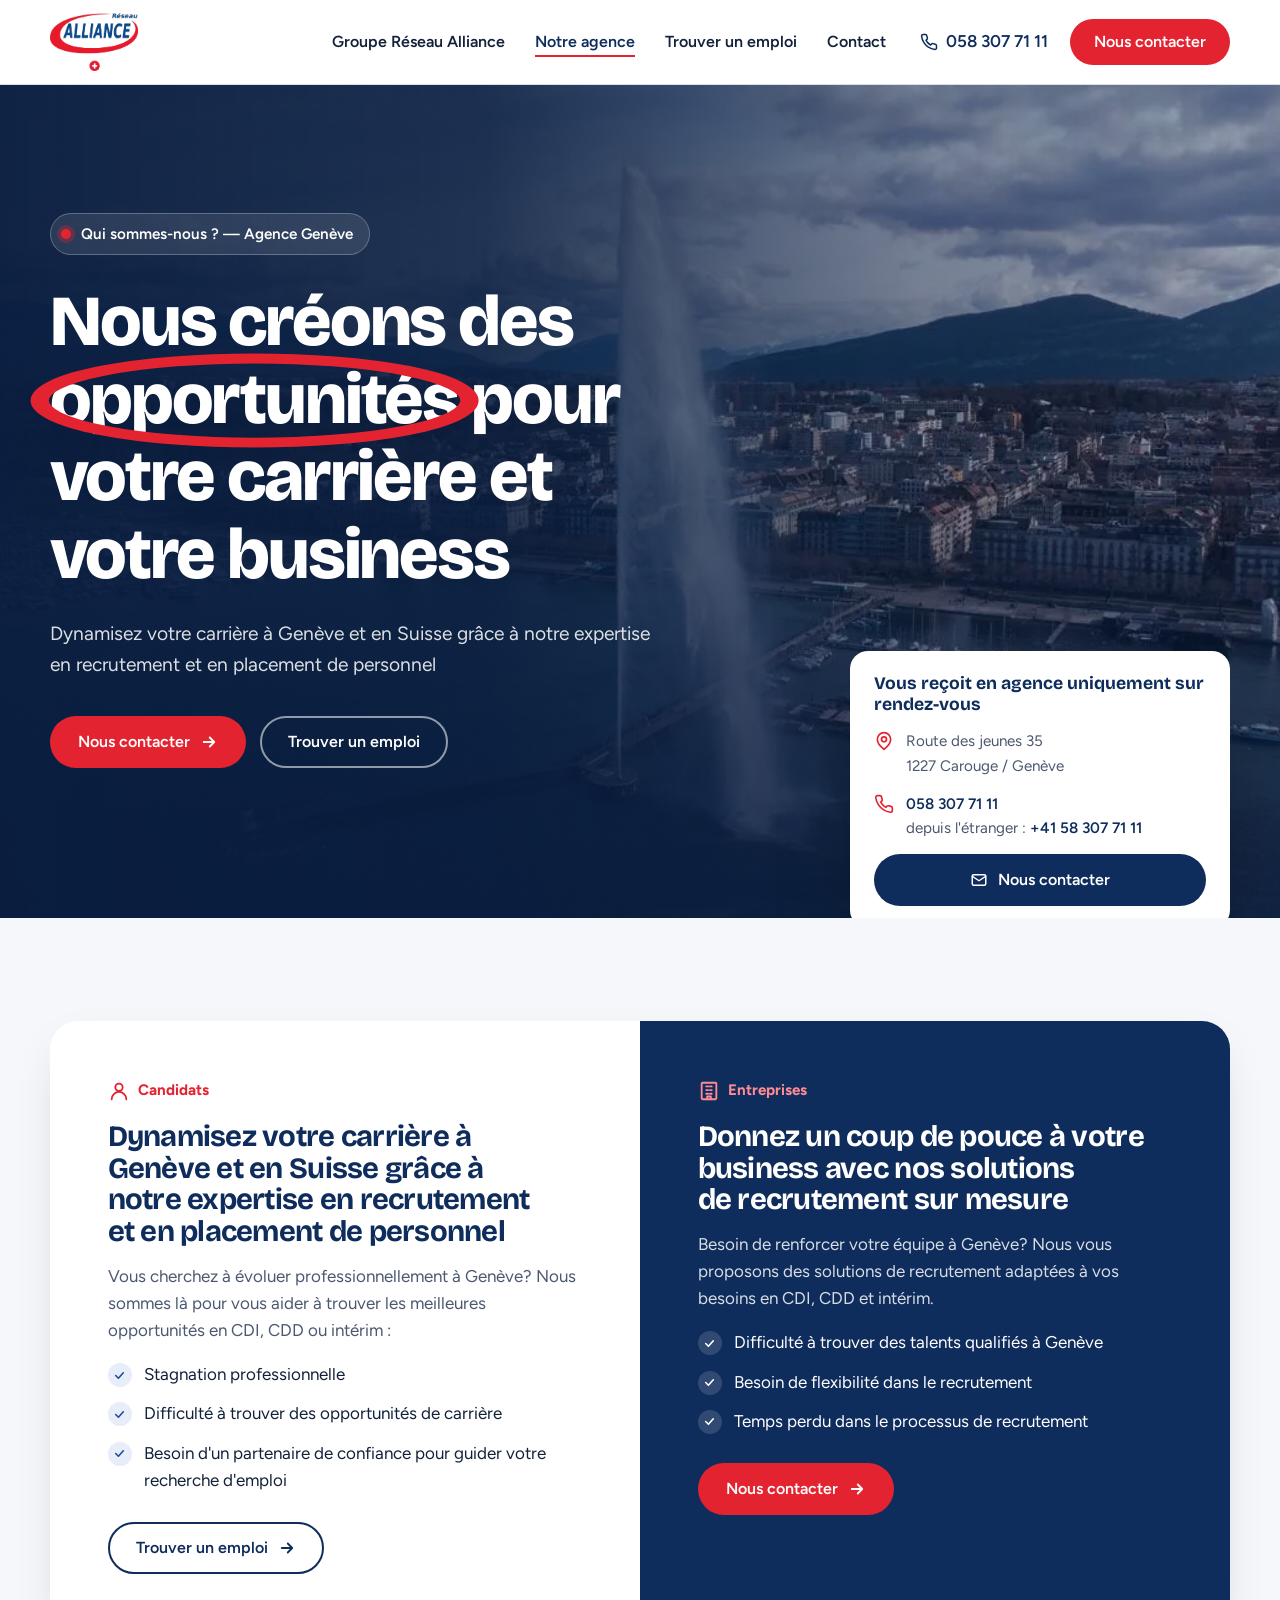
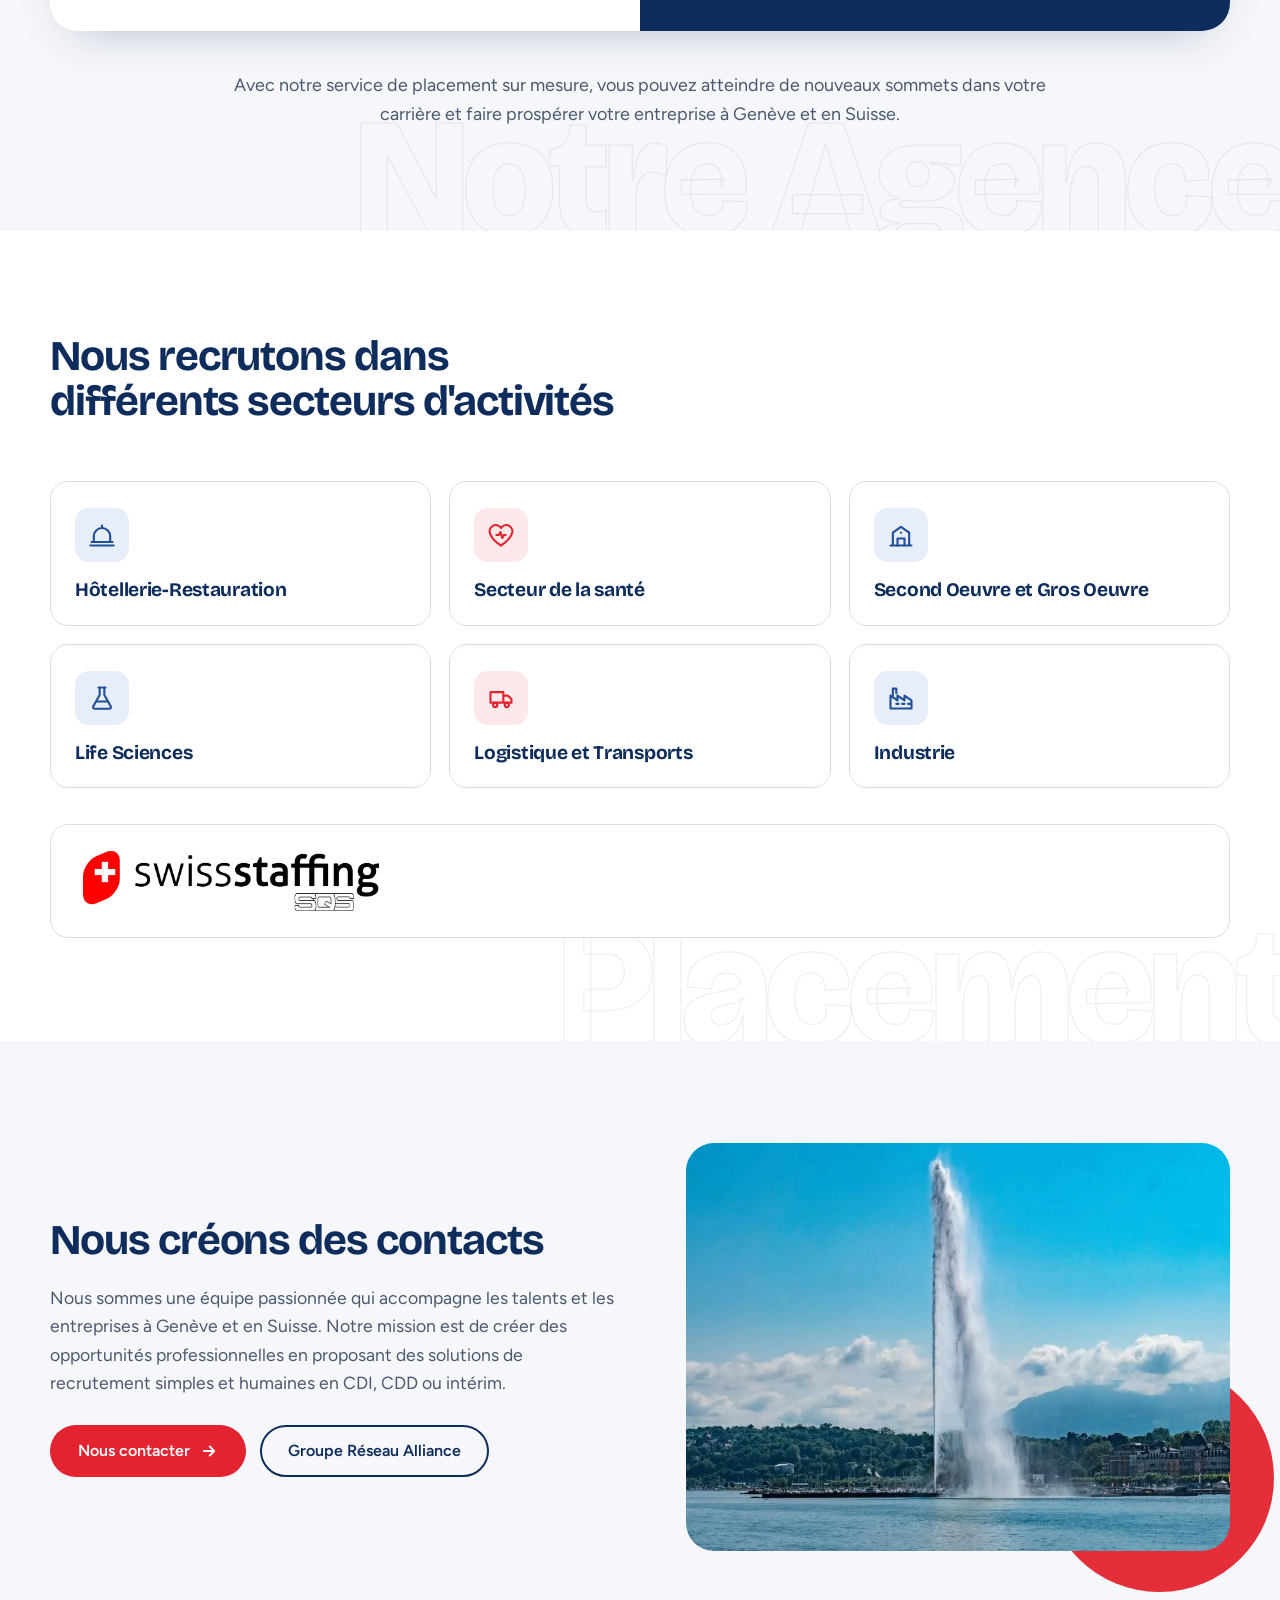
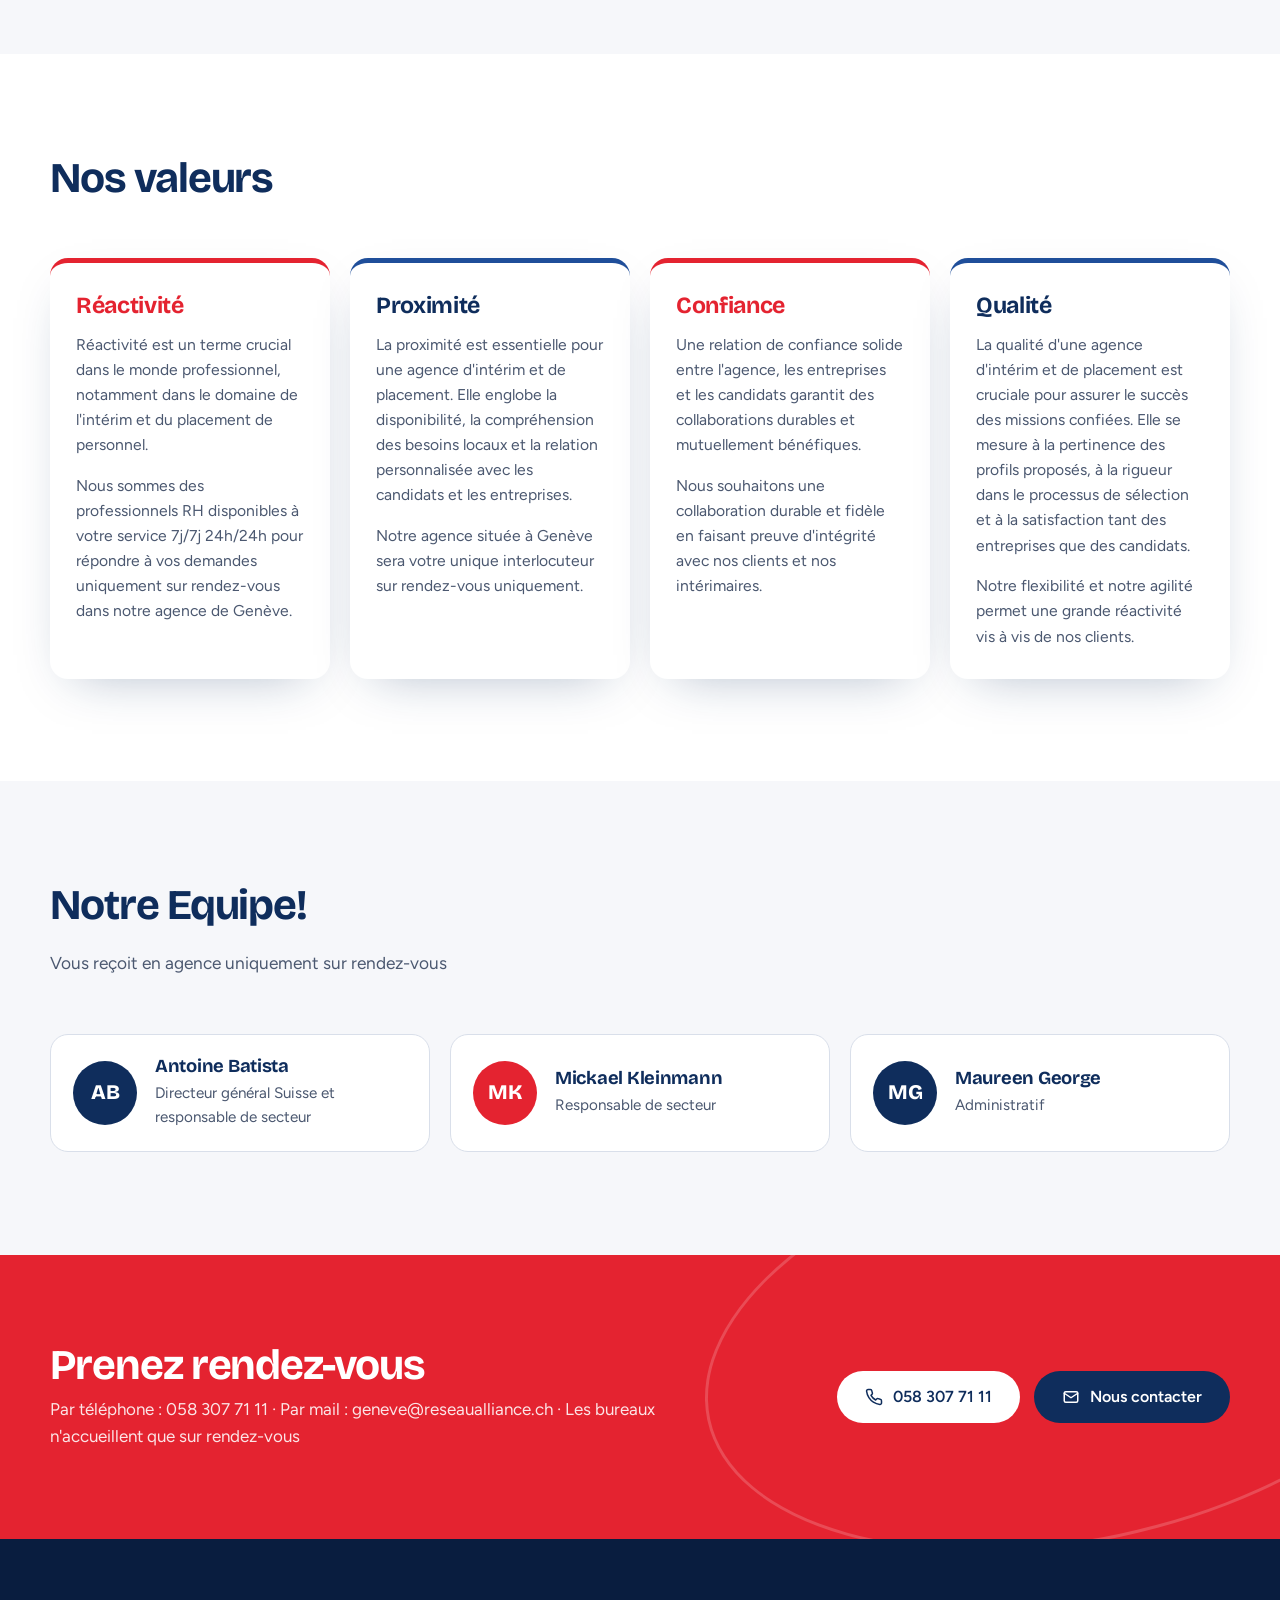
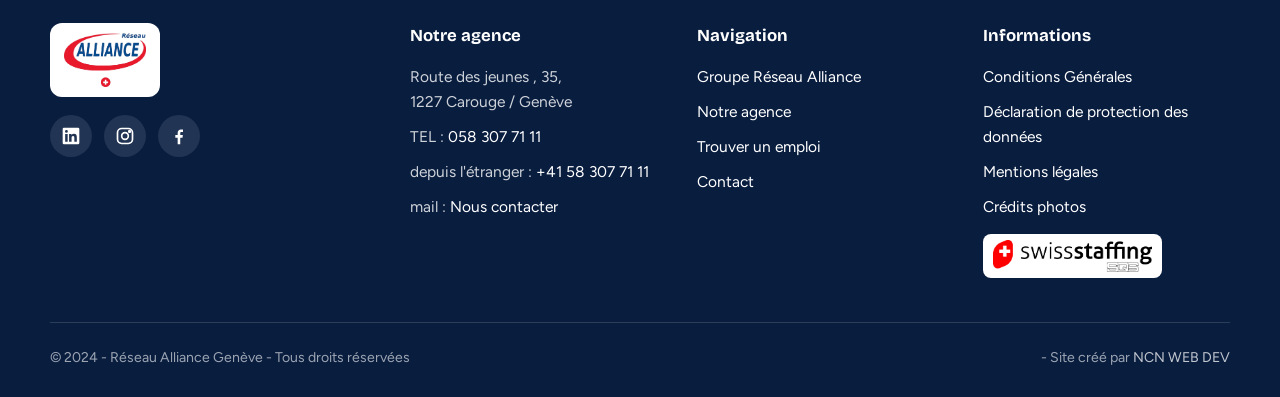
==== index.html @ 7230c204 "Refonte complète du site Réseau Alliance Genève Site statique (HTML/CSS/JS) reprenant l'intégralité " ====
<!doctype html>
<html lang="fr">
<head>
<meta charset="utf-8">
<meta name="viewport" content="width=device-width, initial-scale=1">
<title>Réseau Alliance Genève : Qui sommes-nous ?</title>
<meta name="description" content="Nous créons des opportunités pour votre carrière et votre business. Dynamisez votre carrière à Genève et en Suisse grâce à notre expertise en recrutement et en placement de personnel.">
<link rel="icon" href="assets/img/logo.png" type="image/png">
<link rel="preconnect" href="https://fonts.googleapis.com">
<link rel="preconnect" href="https://fonts.gstatic.com" crossorigin>
<link href="https://fonts.googleapis.com/css2?family=Bricolage+Grotesque:opsz,wght@12..96,500;12..96,700;12..96,800&family=Figtree:wght@400;500;600;700&display=swap" rel="stylesheet">
<link rel="stylesheet" href="assets/style.css">
<meta property="og:title" content="Réseau Alliance Genève : Qui sommes-nous ?">
<meta property="og:description" content="Nous créons des opportunités pour votre carrière et votre business. Dynamisez votre carrière à Genève et en Suisse grâce à notre expertise en recrutement et en placement de personnel.">
<meta property="og:image" content="assets/img/geneve-hero.webp">
<meta property="og:type" content="website">
</head>
<body>
<header class="site-header">
  <div class="container site-header__inner">
    <a class="brand" href="index.html" aria-label="Réseau Alliance Genève — accueil">
      <img src="assets/img/logo.png" alt="Réseau Alliance Suisse" width="471" height="310">
    </a>
    <button class="nav-toggle" type="button" aria-expanded="false" aria-controls="nav" aria-label="Ouvrir le menu"><svg viewBox="0 0 24 24" fill="none" stroke="currentColor" stroke-width="2.2" stroke-linecap="round" aria-hidden="true"><path d="M4 7h16M4 12h16M4 17h16"/></svg></button>
    <nav class="nav" id="nav" aria-label="Navigation principale">
      <ul class="nav__links"><li><a href="groupe-reseaualliance.html">Groupe Réseau Alliance</a></li><li><a href="index.html" aria-current="page">Notre agence</a></li><li><a href="trouver-un-emploi.html">Trouver un emploi</a></li><li><a href="contact.html">Contact</a></li></ul>
      <div class="nav__actions">
        <a class="nav__phone" href="tel:0583077111"><svg viewBox="0 0 24 24" fill="none" stroke="currentColor" stroke-width="2" stroke-linecap="round" stroke-linejoin="round" aria-hidden="true"><path d="M22 16.9v3a2 2 0 0 1-2.2 2 19.8 19.8 0 0 1-8.6-3.1 19.5 19.5 0 0 1-6-6A19.8 19.8 0 0 1 2.1 4.2 2 2 0 0 1 4.1 2h3a2 2 0 0 1 2 1.7c.1.9.4 1.8.7 2.7a2 2 0 0 1-.5 2.1L8 9.8a16 16 0 0 0 6.2 6.2l1.3-1.3a2 2 0 0 1 2.1-.5c.9.3 1.8.6 2.7.7a2 2 0 0 1 1.7 2z"/></svg>058 307 71 11</a>
        <a class="btn btn--red" href="contact.html">Nous contacter</a>
      </div>
    </nav>
  </div>
</header>
<main>

<section class="hero">
  <div class="hero__media"><img src="assets/img/geneve-hero.webp" alt="Vue aérienne de Genève et du Jet d'eau" width="1200" height="675" fetchpriority="high"></div>
  <div class="container hero__inner">
    <span class="hero__kicker"><span class="dot"></span>Qui sommes-nous ? — Agence Genève</span>
    <h1>Nous créons des <span class="circled">opportunités<svg viewBox="0 0 100 40" preserveAspectRatio="none" aria-hidden="true"><ellipse cx="50" cy="20" rx="47" ry="17"/></svg></span> pour votre carrière et votre business</h1>
    <p class="hero__lead">Dynamisez votre carrière à Genève et en Suisse grâce à notre expertise en recrutement et en placement de personnel</p>
    <div class="hero__actions">
      <a class="btn btn--red" href="contact.html">Nous contacter <svg viewBox="0 0 24 24" fill="none" stroke="currentColor" stroke-width="2.4" stroke-linecap="round" stroke-linejoin="round" aria-hidden="true"><path d="M5 12h14M13 6l6 6-6 6"/></svg></a>
      <a class="btn btn--ghost" href="trouver-un-emploi.html">Trouver un emploi</a>
    </div>
    <aside class="hero__card" aria-label="Notre agence">
      <div class="hero__card-title">Vous reçoit en agence uniquement sur rendez-vous</div>
      <div class="hero__card-row"><svg viewBox="0 0 24 24" fill="none" stroke="currentColor" stroke-width="2" stroke-linecap="round" stroke-linejoin="round" aria-hidden="true"><path d="M20 10c0 6-8 12-8 12s-8-6-8-12a8 8 0 0 1 16 0z"/><circle cx="12" cy="10" r="3"/></svg><span>Route des jeunes 35<br>1227 Carouge / Genève</span></div>
      <div class="hero__card-row"><svg viewBox="0 0 24 24" fill="none" stroke="currentColor" stroke-width="2" stroke-linecap="round" stroke-linejoin="round" aria-hidden="true"><path d="M22 16.9v3a2 2 0 0 1-2.2 2 19.8 19.8 0 0 1-8.6-3.1 19.5 19.5 0 0 1-6-6A19.8 19.8 0 0 1 2.1 4.2 2 2 0 0 1 4.1 2h3a2 2 0 0 1 2 1.7c.1.9.4 1.8.7 2.7a2 2 0 0 1-.5 2.1L8 9.8a16 16 0 0 0 6.2 6.2l1.3-1.3a2 2 0 0 1 2.1-.5c.9.3 1.8.6 2.7.7a2 2 0 0 1 1.7 2z"/></svg><span><a href="tel:0583077111">058 307 71 11</a><br>depuis l'étranger : <a href="tel:+41583077111">+41 58 307 71 11</a></span></div>
      <a class="btn btn--navy" href="mailto:geneve@reseaualliance.ch"><svg viewBox="0 0 24 24" fill="none" stroke="currentColor" stroke-width="2" stroke-linecap="round" stroke-linejoin="round" aria-hidden="true"><rect x="3" y="5" width="18" height="14" rx="2"/><path d="m3 7 9 6 9-6"/></svg>Nous contacter</a>
    </aside>
  </div>
</section>

<section class="section section--paper">
  <div class="watermark" aria-hidden="true">Notre Agence</div>
  <div class="container">
    <div class="duo">
      <div class="duo__panel duo__panel--light">
        <div class="duo__label"><svg viewBox="0 0 24 24" fill="none" stroke="currentColor" stroke-width="2" stroke-linecap="round" stroke-linejoin="round" aria-hidden="true"><circle cx="12" cy="8" r="4"/><path d="M4 21a8 8 0 0 1 16 0"/></svg>Candidats</div>
        <h2>Dynamisez votre carrière à Genève et en Suisse grâce à notre expertise en recrutement et en placement de personnel</h2>
        <p>Vous cherchez à évoluer professionnellement à Genève? Nous sommes là pour vous aider à trouver les meilleures opportunités en CDI, CDD ou intérim :</p>
        <ul class="checklist">
          <li>Stagnation professionnelle</li>
          <li>Difficulté à trouver des opportunités de carrière</li>
          <li>Besoin d'un partenaire de confiance pour guider votre recherche d'emploi</li>
        </ul>
        <a class="btn btn--outline" href="trouver-un-emploi.html">Trouver un emploi <svg viewBox="0 0 24 24" fill="none" stroke="currentColor" stroke-width="2.4" stroke-linecap="round" stroke-linejoin="round" aria-hidden="true"><path d="M5 12h14M13 6l6 6-6 6"/></svg></a>
      </div>
      <div class="duo__panel duo__panel--navy">
        <div class="duo__label"><svg viewBox="0 0 24 24" fill="none" stroke="currentColor" stroke-width="2" stroke-linecap="round" stroke-linejoin="round" aria-hidden="true"><rect x="4" y="3" width="16" height="18" rx="1"/><path d="M9 7h2M13 7h2M9 11h2M13 11h2M9 15h2M13 15h2M10 21v-3h4v3"/></svg>Entreprises</div>
        <h2>Donnez un coup de pouce à votre business avec nos solutions de recrutement sur mesure</h2>
        <p>Besoin de renforcer votre équipe à Genève? Nous vous proposons des solutions de recrutement adaptées à vos besoins en CDI, CDD et intérim.</p>
        <ul class="checklist checklist--light">
          <li>Difficulté à trouver des talents qualifiés à Genève</li>
          <li>Besoin de flexibilité dans le recrutement</li>
          <li>Temps perdu dans le processus de recrutement</li>
        </ul>
        <a class="btn btn--red" href="contact.html">Nous contacter <svg viewBox="0 0 24 24" fill="none" stroke="currentColor" stroke-width="2.4" stroke-linecap="round" stroke-linejoin="round" aria-hidden="true"><path d="M5 12h14M13 6l6 6-6 6"/></svg></a>
      </div>
    </div>
    <p class="prose--wide" style="margin: 40px auto 0; text-align:center; font-size:1.12rem; color: var(--ink-soft);">Avec notre service de placement sur mesure, vous pouvez atteindre de nouveaux sommets dans votre carrière et faire prospérer votre entreprise à Genève et en Suisse.</p>
  </div>
</section>

<section class="section">
  <div class="watermark" aria-hidden="true">Placement</div>
  <div class="container">
    <div class="section__head">
      <h2>Nous recrutons dans différents secteurs d'activités</h2>
    </div>
    <div class="sectors"><div class="sector"><div class="sector__icon"><svg viewBox="0 0 24 24" fill="none" stroke="currentColor" stroke-width="1.8" stroke-linecap="round" stroke-linejoin="round" aria-hidden="true"><path d="M3 18h18M5 18v-5a7 7 0 0 1 14 0v5"/><path d="M12 6V4M2 21h20"/></svg></div><h3>Hôtellerie-Restauration</h3></div><div class="sector"><div class="sector__icon"><svg viewBox="0 0 24 24" fill="none" stroke="currentColor" stroke-width="1.8" stroke-linecap="round" stroke-linejoin="round" aria-hidden="true"><path d="M12 21s-7-4.5-9-9.4A4.8 4.8 0 0 1 12 6a4.8 4.8 0 0 1 9 5.6C19 16.5 12 21 12 21z"/><path d="M8 12h2.2l1.3-2.5 1.6 5 1.4-2.5H16"/></svg></div><h3>Secteur de la santé</h3></div><div class="sector"><div class="sector__icon"><svg viewBox="0 0 24 24" fill="none" stroke="currentColor" stroke-width="1.8" stroke-linecap="round" stroke-linejoin="round" aria-hidden="true"><path d="M3 21h18M5 21V10l7-5 7 5v11"/><path d="M9 21v-6h6v6M12 10h.01"/></svg></div><h3>Second Oeuvre et Gros Oeuvre</h3></div><div class="sector"><div class="sector__icon"><svg viewBox="0 0 24 24" fill="none" stroke="currentColor" stroke-width="1.8" stroke-linecap="round" stroke-linejoin="round" aria-hidden="true"><path d="M9 3h6M10 3v6.5L4.5 19a1.5 1.5 0 0 0 1.3 2.2h12.4a1.5 1.5 0 0 0 1.3-2.2L14 9.5V3"/><path d="M7.5 15h9"/></svg></div><h3>Life Sciences</h3></div><div class="sector"><div class="sector__icon"><svg viewBox="0 0 24 24" fill="none" stroke="currentColor" stroke-width="1.8" stroke-linecap="round" stroke-linejoin="round" aria-hidden="true"><path d="M3 7h11v9H3zM14 10h4l3 3v3h-7z"/><circle cx="7" cy="18" r="1.8"/><circle cx="17" cy="18" r="1.8"/></svg></div><h3>Logistique et Transports</h3></div><div class="sector"><div class="sector__icon"><svg viewBox="0 0 24 24" fill="none" stroke="currentColor" stroke-width="1.8" stroke-linecap="round" stroke-linejoin="round" aria-hidden="true"><path d="M3 21V10l6 4v-4l6 4v-4l6 4v7z"/><path d="M5 10V4h3v4"/><path d="M8 17h2M13 17h2M18 17h2"/></svg></div><h3>Industrie</h3></div></div>
    <div class="badge-strip" style="margin-top: 36px;">
      <img src="assets/img/swiss-staffing.jpg" alt="swiss staffing" width="1852" height="375">
    </div>
  </div>
</section>

<section class="section section--paper">
  <div class="container">
    <div class="feature">
      <div>
        <h2>Nous créons des contacts</h2>
        <p class="prose" style="font-size:1.1rem; color: var(--ink-soft);">Nous sommes une équipe passionnée qui accompagne les talents et les entreprises à Genève et en Suisse. Notre mission est de créer des opportunités professionnelles en proposant des solutions de recrutement simples et humaines en CDI, CDD ou intérim.</p>
        <div class="hero__actions" style="margin-top: 28px;">
          <a class="btn btn--red" href="contact.html">Nous contacter <svg viewBox="0 0 24 24" fill="none" stroke="currentColor" stroke-width="2.4" stroke-linecap="round" stroke-linejoin="round" aria-hidden="true"><path d="M5 12h14M13 6l6 6-6 6"/></svg></a>
          <a class="btn btn--outline" href="groupe-reseaualliance.html">Groupe Réseau Alliance</a>
        </div>
      </div>
      <div class="feature__media">
        <img src="assets/img/vue-de-geneve.webp" alt="Vue de Genève, le Jet d'eau sur le lac Léman" width="1200" height="676" loading="lazy">
      </div>
    </div>
  </div>
</section>

<section class="section">
  <div class="container">
    <div class="section__head">
      <h2>Nos valeurs</h2>
    </div>
    <div class="values">
      <article class="value">
        <h3>Réactivité</h3>
        <p>Réactivité est un terme crucial dans le monde professionnel, notamment dans le domaine de l'intérim et du placement de personnel.</p>
        <p>Nous sommes des professionnels RH disponibles à votre service 7j/7j 24h/24h pour répondre à vos demandes uniquement sur rendez-vous dans notre agence de Genève.</p>
      </article>
      <article class="value">
        <h3>Proximité</h3>
        <p>La proximité est essentielle pour une agence d'intérim et de placement. Elle englobe la disponibilité, la compréhension des besoins locaux et la relation personnalisée avec les candidats et les entreprises.</p>
        <p>Notre agence située à Genève sera votre unique interlocuteur sur rendez-vous uniquement.</p>
      </article>
      <article class="value">
        <h3>Confiance</h3>
        <p>Une relation de confiance solide entre l'agence, les entreprises et les candidats garantit des collaborations durables et mutuellement bénéfiques.</p>
        <p>Nous souhaitons une collaboration durable et fidèle en faisant preuve d'intégrité avec nos clients et nos intérimaires.</p>
      </article>
      <article class="value">
        <h3>Qualité</h3>
        <p>La qualité d'une agence d'intérim et de placement est cruciale pour assurer le succès des missions confiées. Elle se mesure à la pertinence des profils proposés, à la rigueur dans le processus de sélection et à la satisfaction tant des entreprises que des candidats.</p>
        <p>Notre flexibilité et notre agilité permet une grande réactivité vis à vis de nos clients.</p>
      </article>
    </div>
  </div>
</section>

<section class="section section--paper">
  <div class="container">
    <div class="section__head">
      <h2>Notre Equipe!</h2>
      <p>Vous reçoit en agence uniquement sur rendez-vous</p>
    </div>
    <div class="team">
      <div class="member"><div class="member__initials" aria-hidden="true">AB</div><div><h3>Antoine Batista</h3><p>Directeur général Suisse et responsable de secteur</p></div></div>
      <div class="member"><div class="member__initials" aria-hidden="true">MK</div><div><h3>Mickael Kleinmann</h3><p>Responsable de secteur</p></div></div>
      <div class="member"><div class="member__initials" aria-hidden="true">MG</div><div><h3>Maureen George</h3><p>Administratif</p></div></div>
    </div>
  </div>
</section>

<section class="cta">
  <div class="container cta__inner">
    <div>
      <h2>Prenez rendez-vous</h2>
      <p>Par téléphone : 058 307 71 11 · Par mail : geneve@reseaualliance.ch · Les bureaux n'accueillent que sur rendez-vous</p>
    </div>
    <div class="cta__actions">
      <a class="btn btn--white" href="tel:0583077111"><svg viewBox="0 0 24 24" fill="none" stroke="currentColor" stroke-width="2" stroke-linecap="round" stroke-linejoin="round" aria-hidden="true"><path d="M22 16.9v3a2 2 0 0 1-2.2 2 19.8 19.8 0 0 1-8.6-3.1 19.5 19.5 0 0 1-6-6A19.8 19.8 0 0 1 2.1 4.2 2 2 0 0 1 4.1 2h3a2 2 0 0 1 2 1.7c.1.9.4 1.8.7 2.7a2 2 0 0 1-.5 2.1L8 9.8a16 16 0 0 0 6.2 6.2l1.3-1.3a2 2 0 0 1 2.1-.5c.9.3 1.8.6 2.7.7a2 2 0 0 1 1.7 2z"/></svg>058 307 71 11</a>
      <a class="btn btn--navy" href="mailto:geneve@reseaualliance.ch"><svg viewBox="0 0 24 24" fill="none" stroke="currentColor" stroke-width="2" stroke-linecap="round" stroke-linejoin="round" aria-hidden="true"><rect x="3" y="5" width="18" height="14" rx="2"/><path d="m3 7 9 6 9-6"/></svg>Nous contacter</a>
    </div>
  </div>
</section>

</main>
<footer class="site-footer">
  <div class="container">
    <div class="footer__grid">
      <div class="footer__brand">
        <img src="assets/img/logo.png" alt="Réseau Alliance Suisse" width="471" height="310">
        <div class="footer__social">
          <a href="https://www.linkedin.com/company/r%C3%A9seau-alliance-gen%C3%A8ve/?viewAsMember=true" target="_blank" rel="noopener" aria-label="LinkedIn"><svg viewBox="0 0 24 24" fill="currentColor" aria-hidden="true"><path d="M20.4 2H3.6A1.6 1.6 0 0 0 2 3.6v16.8A1.6 1.6 0 0 0 3.6 22h16.8a1.6 1.6 0 0 0 1.6-1.6V3.6A1.6 1.6 0 0 0 20.4 2zM8 19H5V9.5h3V19zM6.5 8.2a1.7 1.7 0 1 1 0-3.4 1.7 1.7 0 0 1 0 3.4zM19 19h-3v-4.6c0-1.1 0-2.5-1.5-2.5S12.7 13 12.7 14.3V19h-3V9.5h2.9v1.3h.1a3.2 3.2 0 0 1 2.8-1.5c3 0 3.5 2 3.5 4.5V19z"/></svg></a>
          <a href="https://www.instagram.com/reseaualliancegeneve/" target="_blank" rel="noopener" aria-label="Instagram"><svg viewBox="0 0 24 24" fill="none" stroke="currentColor" stroke-width="2" stroke-linecap="round" stroke-linejoin="round" aria-hidden="true"><rect x="3" y="3" width="18" height="18" rx="5"/><circle cx="12" cy="12" r="4"/><circle cx="17.5" cy="6.5" r="1" fill="currentColor"/></svg></a>
          <a href="https://m.facebook.com/people/Rseau-alliance-Genve/61552257404834/" target="_blank" rel="noopener" aria-label="Facebook"><svg viewBox="0 0 24 24" fill="currentColor" aria-hidden="true"><path d="M13.5 22v-8h2.7l.4-3.2h-3.1V8.8c0-.9.3-1.5 1.6-1.5h1.7V4.4c-.3 0-1.3-.1-2.4-.1-2.4 0-4 1.5-4 4.1v2.4H7.6V14h2.8v8h3.1z"/></svg></a>
        </div>
      </div>
      <div>
        <div class="footer__title">Notre agence</div>
        <ul class="footer__list">
          <li><address>Route des jeunes , 35,<br>1227 Carouge / Genève</address></li>
          <li>TEL : <a href="tel:0583077111">058 307 71 11</a></li>
          <li>depuis l'étranger : <a href="tel:+41583077111">+41 58 307 71 11</a></li>
          <li>mail : <a href="mailto:geneve@reseaualliance.ch">Nous contacter</a></li>
        </ul>
      </div>
      <div>
        <div class="footer__title">Navigation</div>
        <ul class="footer__list">
          <li><a href="groupe-reseaualliance.html">Groupe Réseau Alliance</a></li>
          <li><a href="index.html">Notre agence</a></li>
          <li><a href="trouver-un-emploi.html">Trouver un emploi</a></li>
          <li><a href="contact.html">Contact</a></li>
        </ul>
      </div>
      <div>
        <div class="footer__title">Informations</div>
        <ul class="footer__list">
          <li><a href="conditions-generales.html">Conditions Générales</a></li>
          <li><a href="protection-des-donnees.html">Déclaration de protection des données</a></li>
          <li><a href="mentions-legales.html">Mentions légales</a></li>
          <li><a href="credits-photos.html">Crédits photos</a></li>
        </ul>
        <div class="footer__swiss"><img src="assets/img/swiss-staffing.jpg" alt="swiss staffing" width="1852" height="375"></div>
      </div>
    </div>
    <div class="footer__bottom">
      <span>© 2024 - Réseau Alliance Genève - Tous droits réservées</span>
      <span>- Site créé par <a href="https://ncn.nathalie-nottebaert.fr/" target="_blank" rel="noopener">NCN WEB DEV</a></span>
    </div>
  </div>
</footer>
<script src="assets/main.js" defer></script>
</body>
</html>
---- assets/style.css ----
/* ==========================================================================
   Réseau Alliance Genève — refonte 2026
   Palette tirée du logo (rouge / bleu), typographies Bricolage Grotesque + Figtree
   ========================================================================== */

:root {
  --navy: #0F2D5C;
  --navy-deep: #091D3F;
  --blue: #1F4E9A;
  --blue-soft: #E7EEF9;
  --red: #E42330;
  --red-deep: #C2131F;
  --paper: #F6F7FA;
  --white: #FFFFFF;
  --ink: #13213A;
  --ink-soft: #4B5870;
  --line: #D9DFEA;

  --font-display: "Bricolage Grotesque", "Segoe UI", sans-serif;
  --font-body: "Figtree", "Segoe UI", sans-serif;

  --radius-s: 10px;
  --radius-m: 18px;
  --radius-l: 28px;
  --shadow-card: 0 18px 50px -24px rgba(15, 45, 92, 0.35);

  --container: 1180px;
  --gutter: clamp(20px, 4vw, 48px);
}

*, *::before, *::after { box-sizing: border-box; }

html { scroll-behavior: smooth; -webkit-text-size-adjust: 100%; }

body {
  margin: 0;
  font-family: var(--font-body);
  font-size: 17px;
  line-height: 1.6;
  color: var(--ink);
  background: var(--white);
  overflow-x: hidden;
}

img, video { max-width: 100%; height: auto; display: block; }

a { color: var(--blue); text-decoration-thickness: 1px; text-underline-offset: 3px; }
a:hover { color: var(--red); }

:focus-visible { outline: 3px solid var(--red); outline-offset: 3px; border-radius: 4px; }

h1, h2, h3, h4 {
  font-family: var(--font-display);
  line-height: 1.08;
  letter-spacing: -0.015em;
  margin: 0 0 0.5em;
  color: var(--navy);
  font-weight: 700;
  text-wrap: balance;
}
h1 { font-size: clamp(2.6rem, 5.6vw, 4.6rem); font-weight: 800; letter-spacing: -0.03em; }
h2 { font-size: clamp(1.9rem, 3.3vw, 2.8rem); letter-spacing: -0.025em; }
h3 { font-size: clamp(1.3rem, 2vw, 1.6rem); }
h4 { font-size: 1.15rem; }
p { margin: 0 0 1em; }
p:last-child { margin-bottom: 0; }

.container { width: min(var(--container), 100% - 2 * var(--gutter)); margin-inline: auto; }
.prose { max-width: 66ch; }
.prose--wide { max-width: 78ch; }

.sr-only { position: absolute; width: 1px; height: 1px; overflow: hidden; clip: rect(0 0 0 0); white-space: nowrap; }

/* --------------------------------------------------------------------------
   Boutons
   -------------------------------------------------------------------------- */
.btn {
  display: inline-flex; align-items: center; gap: 10px;
  padding: 15px 26px;
  border-radius: 999px;
  font-family: var(--font-body);
  font-weight: 600; font-size: 1rem; line-height: 1;
  text-decoration: none;
  border: 2px solid transparent;
  cursor: pointer;
  transition: background-color .2s ease, color .2s ease, border-color .2s ease, transform .2s ease;
}
.btn:hover { transform: translateY(-1px); }
.btn svg { width: 18px; height: 18px; flex: none; }

.btn--red { background: var(--red); color: var(--white); }
.btn--red:hover { background: var(--red-deep); color: var(--white); }

.btn--navy { background: var(--navy); color: var(--white); }
.btn--navy:hover { background: var(--navy-deep); color: var(--white); }

.btn--white { background: var(--white); color: var(--navy); }
.btn--white:hover { background: var(--blue-soft); color: var(--navy); }

.btn--ghost { background: transparent; color: var(--white); border-color: rgba(255,255,255,.55); }
.btn--ghost:hover { background: rgba(255,255,255,.12); color: var(--white); border-color: var(--white); }

.btn--outline { background: transparent; color: var(--navy); border-color: var(--navy); }
.btn--outline:hover { background: var(--navy); color: var(--white); }

/* --------------------------------------------------------------------------
   Header
   -------------------------------------------------------------------------- */
.site-header {
  position: sticky; top: 0; z-index: 50;
  background: rgba(255,255,255,.92);
  backdrop-filter: blur(14px);
  -webkit-backdrop-filter: blur(14px);
  border-bottom: 1px solid var(--line);
}
.site-header__inner {
  display: flex; align-items: center; justify-content: space-between; gap: 24px;
  min-height: 84px;
}
.brand { display: inline-flex; align-items: center; }
.brand img { height: 58px; width: auto; }

.nav { display: flex; align-items: center; gap: 34px; }
.nav__links { display: flex; gap: 30px; list-style: none; margin: 0; padding: 0; }
.nav__links a {
  font-weight: 600; color: var(--ink); text-decoration: none; font-size: 1rem;
  padding: 6px 0; position: relative;
}
.nav__links a::after {
  content: ""; position: absolute; left: 0; right: 0; bottom: 0; height: 2px;
  background: var(--red); transform: scaleX(0); transform-origin: left; transition: transform .25s ease;
}
.nav__links a:hover::after, .nav__links a[aria-current="page"]::after { transform: scaleX(1); }
.nav__links a[aria-current="page"] { color: var(--navy); }

.nav__actions { display: flex; align-items: center; gap: 22px; }
.nav__phone { font-weight: 600; color: var(--navy); text-decoration: none; display: inline-flex; align-items: center; gap: 8px; }
.nav__phone svg { width: 18px; height: 18px; }
.nav__phone:hover { color: var(--red); }
.nav .btn { padding: 13px 22px; }

.nav-toggle {
  display: none; background: none; border: 0; padding: 10px; cursor: pointer; color: var(--navy);
}
.nav-toggle svg { width: 28px; height: 28px; }

@media (max-width: 980px) {
  .nav__phone { display: none; }
}
@media (max-width: 840px) {
  .nav-toggle { display: inline-flex; }
  .nav {
    position: fixed; inset: 84px 0 auto 0; flex-direction: column; align-items: stretch; gap: 0;
    background: var(--white); border-bottom: 1px solid var(--line);
    padding: 12px var(--gutter) 28px; transform: translateY(-110%); opacity: 0; visibility: hidden;
    transition: transform .3s ease, opacity .3s ease, visibility 0s linear .3s;
    box-shadow: 0 30px 50px -30px rgba(15,45,92,.4);
  }
  .nav.is-open { transform: none; opacity: 1; visibility: visible; transition-delay: 0s; }
  .nav__links { flex-direction: column; gap: 0; }
  .nav__links a { display: block; padding: 14px 0; border-bottom: 1px solid var(--line); font-size: 1.1rem; }
  .nav__links a::after { display: none; }
  .nav__actions { margin-top: 22px; flex-direction: column; align-items: stretch; gap: 14px; }
  .nav__phone { display: inline-flex; justify-content: center; }
  .nav .btn { justify-content: center; }
}

/* --------------------------------------------------------------------------
   Hero
   -------------------------------------------------------------------------- */
.hero {
  position: relative; isolation: isolate; color: var(--white);
  background: var(--navy-deep);
  min-height: min(88vh, 820px);
  display: grid; align-items: center;
  overflow: hidden;
}
.hero__media { position: absolute; inset: 0; z-index: -2; }
.hero__media img, .hero__media video { width: 100%; height: 100%; object-fit: cover; object-position: center 40%; }
.hero::before {
  content: ""; position: absolute; inset: 0; z-index: -1;
  background:
    linear-gradient(90deg, rgba(9,29,63,.96) 0%, rgba(9,29,63,.86) 38%, rgba(9,29,63,.38) 72%, rgba(9,29,63,.25) 100%),
    linear-gradient(180deg, rgba(9,29,63,.15) 0%, rgba(9,29,63,0) 40%, rgba(9,29,63,.75) 100%);
}
.hero__inner { padding: clamp(72px, 10vw, 130px) 0 clamp(90px, 12vw, 150px); position: relative; }
.hero__kicker {
  display: inline-flex; align-items: center; gap: 10px;
  font-weight: 600; font-size: .95rem; color: var(--white);
  background: rgba(255,255,255,.1); border: 1px solid rgba(255,255,255,.25);
  border-radius: 999px; padding: 8px 16px 8px 10px; margin-bottom: 28px;
}
.hero__kicker .dot { width: 10px; height: 10px; border-radius: 50%; background: var(--red); box-shadow: 0 0 0 4px rgba(228,35,48,.3); }
.hero h1 { color: var(--white); max-width: 14ch; margin-bottom: 26px; }
.hero__lead { font-size: clamp(1.05rem, 1.5vw, 1.25rem); max-width: 52ch; color: rgba(255,255,255,.86); margin-bottom: 36px; }
.hero__actions { display: flex; flex-wrap: wrap; gap: 14px; }

/* Ellipse rouge dessinée autour d'un mot — écho du logo */
.circled { position: relative; display: inline-block; white-space: nowrap; }
.circled svg {
  position: absolute; left: -6%; top: -12%; width: 112%; height: 128%;
  overflow: visible; pointer-events: none;
}
.circled svg ellipse {
  fill: none; stroke: var(--red); stroke-width: 4; stroke-linecap: round;
  stroke-dasharray: 1000; stroke-dashoffset: 1000;
  animation: draw-ellipse 1.3s cubic-bezier(.6,.05,.3,1) .55s forwards;
}
@keyframes draw-ellipse { to { stroke-dashoffset: 0; } }
@media (max-width: 640px) { .circled svg { left: -3%; width: 106%; top: -8%; height: 120%; } }

/* Carte flottante */
.hero__card {
  position: absolute; right: 0; bottom: clamp(-10px, -1vw, 0px);
  width: min(380px, 100%);
  background: var(--white); color: var(--ink);
  border-radius: var(--radius-m); padding: 22px 24px;
  box-shadow: 0 40px 70px -30px rgba(0,0,0,.55);
  display: grid; gap: 14px;
}
.hero__card-title { font-family: var(--font-display); font-weight: 700; color: var(--navy); font-size: 1.1rem; line-height: 1.2; }
.hero__card-row { display: flex; gap: 12px; align-items: flex-start; font-size: .95rem; color: var(--ink-soft); }
.hero__card-row svg { width: 20px; height: 20px; flex: none; color: var(--red); margin-top: 2px; }
.hero__card-row a { color: var(--navy); font-weight: 600; text-decoration: none; }
.hero__card-row a:hover { color: var(--red); }
.hero__card .btn { justify-content: center; }

@media (max-width: 980px) {
  .hero__inner { padding-bottom: 60px; }
  .hero__card { position: static; margin-top: 42px; width: min(420px, 100%); }
}

/* Hero compact (pages intérieures) */
.hero--compact { min-height: 0; }
.hero--compact .hero__inner { padding: clamp(60px, 8vw, 100px) 0; }
.hero--compact h1 { max-width: 16ch; }

/* --------------------------------------------------------------------------
   Sections
   -------------------------------------------------------------------------- */
.section { padding: clamp(64px, 8vw, 112px) 0; position: relative; overflow: hidden; }
.section--paper { background: var(--paper); }
.section--navy { background: var(--navy); color: var(--white); }
.section--navy h2, .section--navy h3, .section--navy h4 { color: var(--white); }
.section--tight { padding-block: clamp(40px, 5vw, 64px); }

.section__head { max-width: 62ch; margin-bottom: clamp(36px, 5vw, 56px); }
.section__head--center { margin-inline: auto; text-align: center; }
.section__head p { color: var(--ink-soft); font-size: 1.08rem; }
.section--navy .section__head p { color: rgba(255,255,255,.78); }

/* Mot en filigrane — les mots décoratifs du site d'origine */
.watermark {
  position: absolute; right: -0.06em; bottom: -0.18em; z-index: 0;
  font-family: var(--font-display); font-weight: 800;
  font-size: clamp(4rem, 13vw, 12rem); line-height: 1; letter-spacing: -0.04em;
  color: transparent;
  -webkit-text-stroke: 1.2px rgba(15,45,92,.075);
  pointer-events: none; user-select: none; white-space: nowrap;
}
.section--navy .watermark { -webkit-text-stroke-color: rgba(255,255,255,.09); }
.section > .container { position: relative; z-index: 1; }

/* Grilles */
.grid-2 { display: grid; grid-template-columns: repeat(2, 1fr); gap: clamp(24px, 4vw, 56px); align-items: center; }
.grid-3 { display: grid; grid-template-columns: repeat(3, 1fr); gap: 24px; }
.grid-4 { display: grid; grid-template-columns: repeat(4, 1fr); gap: 24px; }
@media (max-width: 980px) { .grid-4 { grid-template-columns: repeat(2, 1fr); } .grid-3 { grid-template-columns: repeat(2, 1fr); } }
@media (max-width: 640px) { .grid-2, .grid-3, .grid-4 { grid-template-columns: 1fr; } }

/* Listes à coche */
.checklist { list-style: none; margin: 0 0 28px; padding: 0; display: grid; gap: 12px; }
.checklist li { display: flex; gap: 12px; align-items: flex-start; }
.checklist li::before {
  content: ""; flex: none; width: 24px; height: 24px; border-radius: 50%; margin-top: 2px;
  background: var(--blue-soft) url("data:image/svg+xml,%3Csvg xmlns='http://www.w3.org/2000/svg' viewBox='0 0 24 24' fill='none' stroke='%231F4E9A' stroke-width='3' stroke-linecap='round' stroke-linejoin='round'%3E%3Cpath d='M5 12l5 5L19 7'/%3E%3C/svg%3E") center / 13px no-repeat;
}
.checklist--light li::before { background-color: rgba(255,255,255,.14); background-image: url("data:image/svg+xml,%3Csvg xmlns='http://www.w3.org/2000/svg' viewBox='0 0 24 24' fill='none' stroke='%23ffffff' stroke-width='3' stroke-linecap='round' stroke-linejoin='round'%3E%3Cpath d='M5 12l5 5L19 7'/%3E%3C/svg%3E"); }

/* Double panneau : carrière / business */
.duo { display: grid; grid-template-columns: 1fr 1fr; border-radius: var(--radius-l); overflow: hidden; box-shadow: var(--shadow-card); }
.duo__panel { padding: clamp(32px, 4.5vw, 64px); }
.duo__panel--light { background: var(--white); }
.duo__panel--navy { background: var(--navy); color: var(--white); }
.duo__panel h2 { font-size: clamp(1.5rem, 2.3vw, 2rem); }
.duo__panel p { color: var(--ink-soft); }
.duo__panel--navy h2 { color: var(--white); }
.duo__panel--navy p { color: rgba(255,255,255,.84); }
.duo__label { display: inline-flex; align-items: center; gap: 8px; font-weight: 700; font-size: .95rem; margin-bottom: 18px; color: var(--red); }
.duo__label svg { width: 22px; height: 22px; }
.duo__panel--navy .duo__label { color: #FF8B93; }
@media (max-width: 900px) { .duo { grid-template-columns: 1fr; } }

/* Cartes secteurs */
.sectors { display: grid; grid-template-columns: repeat(3, 1fr); gap: 18px; }
.sector {
  background: var(--white); border: 1px solid var(--line); border-radius: var(--radius-m);
  padding: 26px 24px 24px; display: flex; flex-direction: column; gap: 18px;
  transition: border-color .2s ease, box-shadow .2s ease, transform .2s ease;
}
.sector:hover { border-color: var(--blue); box-shadow: var(--shadow-card); transform: translateY(-3px); }
.sector__icon {
  width: 54px; height: 54px; border-radius: 14px; display: grid; place-items: center;
  background: var(--blue-soft); color: var(--blue);
}
.sector__icon svg { width: 28px; height: 28px; }
.sector:nth-child(3n+2) .sector__icon { background: #FDE8EA; color: var(--red); }
.sector h3 { font-size: 1.2rem; margin: 0; }
@media (max-width: 900px) { .sectors { grid-template-columns: repeat(2, 1fr); } }
@media (max-width: 560px) { .sectors { grid-template-columns: 1fr; } }

/* Badge Swiss Staffing */
.badge-strip {
  display: flex; flex-wrap: wrap; align-items: center; gap: 22px 40px;
  padding: 26px 32px; border: 1px solid var(--line); border-radius: var(--radius-m); background: var(--white);
}
.badge-strip img { height: 60px; width: auto; }
.badge-strip p { color: var(--ink-soft); max-width: 48ch; font-size: 1rem; }

/* Valeurs — alternance rouge / bleu comme sur le visuel du groupe */
.values { display: grid; grid-template-columns: repeat(4, 1fr); gap: 20px; }
.value { padding: 30px 26px; border-radius: var(--radius-m); background: var(--white); border-top: 5px solid var(--blue); box-shadow: var(--shadow-card); }
.value:nth-child(odd) { border-top-color: var(--red); }
.value:nth-child(odd) h3 { color: var(--red); }
.value h3 { font-size: 1.45rem; margin-bottom: 14px; }
.value p { font-size: .98rem; color: var(--ink-soft); }
.value p + p { margin-top: 10px; }
@media (max-width: 980px) { .values { grid-template-columns: repeat(2, 1fr); } }
@media (max-width: 560px) { .values { grid-template-columns: 1fr; } }

/* Équipe */
.team { display: grid; grid-template-columns: repeat(3, 1fr); gap: 20px; }
.member {
  display: flex; align-items: center; gap: 18px;
  background: var(--white); border: 1px solid var(--line); border-radius: var(--radius-m); padding: 22px;
}
.member__initials {
  flex: none; width: 64px; height: 64px; border-radius: 50%;
  display: grid; place-items: center;
  font-family: var(--font-display); font-weight: 800; font-size: 1.3rem; color: var(--white);
  background: var(--navy);
}
.member:nth-child(2) .member__initials { background: var(--red); }
.member h3 { font-size: 1.15rem; margin: 0 0 4px; }
.member p { margin: 0; color: var(--ink-soft); font-size: .95rem; }
@media (max-width: 900px) { .team { grid-template-columns: 1fr; } }

/* Bloc "contacts" avec photo */
.feature { display: grid; grid-template-columns: 1.05fr 1fr; gap: clamp(28px, 5vw, 72px); align-items: center; }
.feature__media { position: relative; }
.feature__media img { border-radius: var(--radius-l); aspect-ratio: 4 / 3; object-fit: cover; width: 100%; }
.feature__media::after {
  content: ""; position: absolute; width: 42%; aspect-ratio: 1; border-radius: 50%;
  right: -8%; bottom: -10%; background: var(--red); z-index: -1; opacity: .95;
}
.feature__media { isolation: isolate; }
@media (max-width: 900px) { .feature { grid-template-columns: 1fr; } .feature__media { order: -1; } }

/* Compteur */
.stat { display: flex; align-items: baseline; gap: 16px; flex-wrap: wrap; }
.stat__number {
  font-family: var(--font-display); font-weight: 800; letter-spacing: -0.05em; line-height: .9;
  font-size: clamp(5rem, 12vw, 9.5rem); color: var(--white);
}
.stat__number::before, .stat__number::after { color: var(--red); font-weight: 500; }
.stat__number::before { content: "{"; margin-right: .08em; }
.stat__number::after { content: "}"; margin-left: .08em; }
.stat__label { font-family: var(--font-display); font-size: clamp(1.4rem, 2.6vw, 2.2rem); font-weight: 700; color: var(--white); line-height: 1.1; }

/* Pays du groupe */
.countries { display: flex; flex-wrap: wrap; gap: 10px; list-style: none; margin: 24px 0 0; padding: 0; }
.countries li {
  padding: 9px 16px; border-radius: 999px; font-weight: 600; font-size: .92rem;
  background: var(--blue-soft); color: var(--navy);
}
.countries li:last-child { background: var(--red); color: var(--white); }

/* Étapes (vraie séquence : processus de recrutement) */
.steps { display: grid; grid-template-columns: repeat(4, 1fr); gap: 18px; counter-reset: step; }
.step {
  position: relative; padding: 28px 24px 26px; border-radius: var(--radius-m);
  background: var(--white); border: 1px solid var(--line);
}
.step__num {
  display: inline-grid; place-items: center; width: 44px; height: 44px; border-radius: 50%;
  background: var(--navy); color: var(--white); font-family: var(--font-display); font-weight: 800; font-size: 1.1rem; margin-bottom: 16px;
}
.step:last-child .step__num { background: var(--red); }
.step h3 { font-size: 1.2rem; margin: 0; }
.step:not(:last-child)::after {
  content: ""; position: absolute; top: 50px; right: -18px; width: 18px; height: 2px; background: var(--line);
}
@media (max-width: 900px) { .steps { grid-template-columns: repeat(2, 1fr); } .step::after { display: none; } }
@media (max-width: 520px) { .steps { grid-template-columns: 1fr; } }

/* Catégories (chips) */
.chips { display: flex; flex-wrap: wrap; gap: 12px; list-style: none; margin: 0; padding: 0; }
.chips li {
  padding: 14px 22px; border-radius: 999px; font-weight: 600;
  background: var(--white); border: 1.5px solid var(--line); color: var(--navy);
}
.chips li:nth-child(odd) { border-color: var(--blue); }
.chips li:nth-child(even) { border-color: var(--red); }

/* Carte inscription / QR */
.register {
  display: grid; grid-template-columns: 1fr auto; gap: 28px; align-items: center;
  background: var(--navy); color: var(--white); border-radius: var(--radius-l); padding: clamp(28px, 4vw, 48px);
}
.register h3 { color: var(--white); font-size: 1.5rem; }
.register p { color: rgba(255,255,255,.82); }
.register__qr { background: var(--white); padding: 12px; border-radius: var(--radius-s); width: 188px; }
.register__qr img { width: 100%; }
@media (max-width: 680px) { .register { grid-template-columns: 1fr; } .register__qr { width: 160px; } }

/* Infos pratiques */
.info-list { list-style: none; margin: 0; padding: 0; display: grid; gap: 16px; }
.info-list li { display: flex; gap: 14px; align-items: flex-start; }
.info-list svg { width: 22px; height: 22px; flex: none; color: var(--red); margin-top: 3px; }
.info-list a { color: var(--navy); font-weight: 600; text-decoration: none; }
.info-list a:hover { color: var(--red); }
.info-list strong { display: block; color: var(--navy); font-weight: 700; }
.info-list span { color: var(--ink-soft); }

/* Carte Google Maps */
.map { border-radius: var(--radius-l); overflow: hidden; border: 1px solid var(--line); box-shadow: var(--shadow-card); background: var(--paper); }
.map iframe { display: block; width: 100%; height: 420px; border: 0; }

/* Bandeau CTA */
.cta { background: var(--red); color: var(--white); padding: clamp(56px, 7vw, 88px) 0; position: relative; overflow: hidden; }
.cta::before {
  content: ""; position: absolute; width: 60vw; max-width: 760px; aspect-ratio: 1.9; border-radius: 50%;
  border: 3px solid rgba(255,255,255,.18); right: -14vw; top: -40%; transform: rotate(-12deg); pointer-events: none;
}
.cta__inner { display: flex; flex-wrap: wrap; justify-content: space-between; align-items: center; gap: 28px; position: relative; }
.cta h2 { color: var(--white); margin: 0 0 8px; max-width: 22ch; }
.cta p { color: rgba(255,255,255,.88); margin: 0; max-width: 60ch; }
.cta__actions { display: flex; flex-wrap: wrap; gap: 14px; }

/* Pages légales */
.legal { padding: clamp(48px, 6vw, 80px) 0; }
.legal .prose { max-width: 74ch; }
.legal h1 { font-size: clamp(2rem, 4vw, 3rem); margin-bottom: .6em; }
.legal h2 { font-size: 1.5rem; margin-top: 2.2em; }
.legal h3 { font-size: 1.25rem; margin-top: 2em; }
.legal h4 { font-size: 1.05rem; margin-top: 1.5em; }
.legal ul { padding-left: 1.3em; }
.legal li { margin-bottom: .5em; }
.legal li ul { margin-top: .5em; }
.legal .lead { font-size: 1.1rem; color: var(--ink-soft); }

/* --------------------------------------------------------------------------
   Footer
   -------------------------------------------------------------------------- */
.site-footer { background: var(--navy-deep); color: rgba(255,255,255,.8); padding: clamp(56px, 7vw, 84px) 0 28px; }
.site-footer a { color: var(--white); text-decoration: none; }
.site-footer a:hover { color: #FF8B93; }
.footer__grid { display: grid; grid-template-columns: 1.3fr 1fr 1fr 1fr; gap: 40px; padding-bottom: 44px; border-bottom: 1px solid rgba(255,255,255,.14); }
.footer__brand img { height: 74px; width: auto; background: var(--white); border-radius: 12px; padding: 10px 14px; margin-bottom: 18px; }
.footer__brand p { max-width: 36ch; font-size: .95rem; }
.footer__title { font-family: var(--font-display); font-weight: 700; color: var(--white); font-size: 1.05rem; margin-bottom: 16px; }
.footer__list { list-style: none; margin: 0; padding: 0; display: grid; gap: 10px; font-size: .97rem; }
.footer__list address { font-style: normal; }
.footer__social { display: flex; gap: 12px; margin-top: 18px; }
.footer__social a {
  width: 42px; height: 42px; border-radius: 50%; display: grid; place-items: center;
  background: rgba(255,255,255,.1); transition: background-color .2s ease;
}
.footer__social a:hover { background: var(--red); color: var(--white); }
.footer__social svg { width: 20px; height: 20px; }
.footer__swiss img { height: 44px; width: auto; background: var(--white); border-radius: 8px; padding: 6px 10px; margin-top: 14px; }
.footer__bottom { display: flex; flex-wrap: wrap; justify-content: space-between; gap: 12px; padding-top: 24px; font-size: .88rem; color: rgba(255,255,255,.6); }
.footer__bottom a { color: rgba(255,255,255,.75); }
@media (max-width: 980px) { .footer__grid { grid-template-columns: 1fr 1fr; } }
@media (max-width: 560px) { .footer__grid { grid-template-columns: 1fr; } }

/* --------------------------------------------------------------------------
   Mouvement réduit
   -------------------------------------------------------------------------- */
@media (prefers-reduced-motion: reduce) {
  html { scroll-behavior: auto; }
  *, *::before, *::after { animation-duration: .01ms !important; transition-duration: .01ms !important; }
  .circled svg ellipse { stroke-dashoffset: 0; }
}
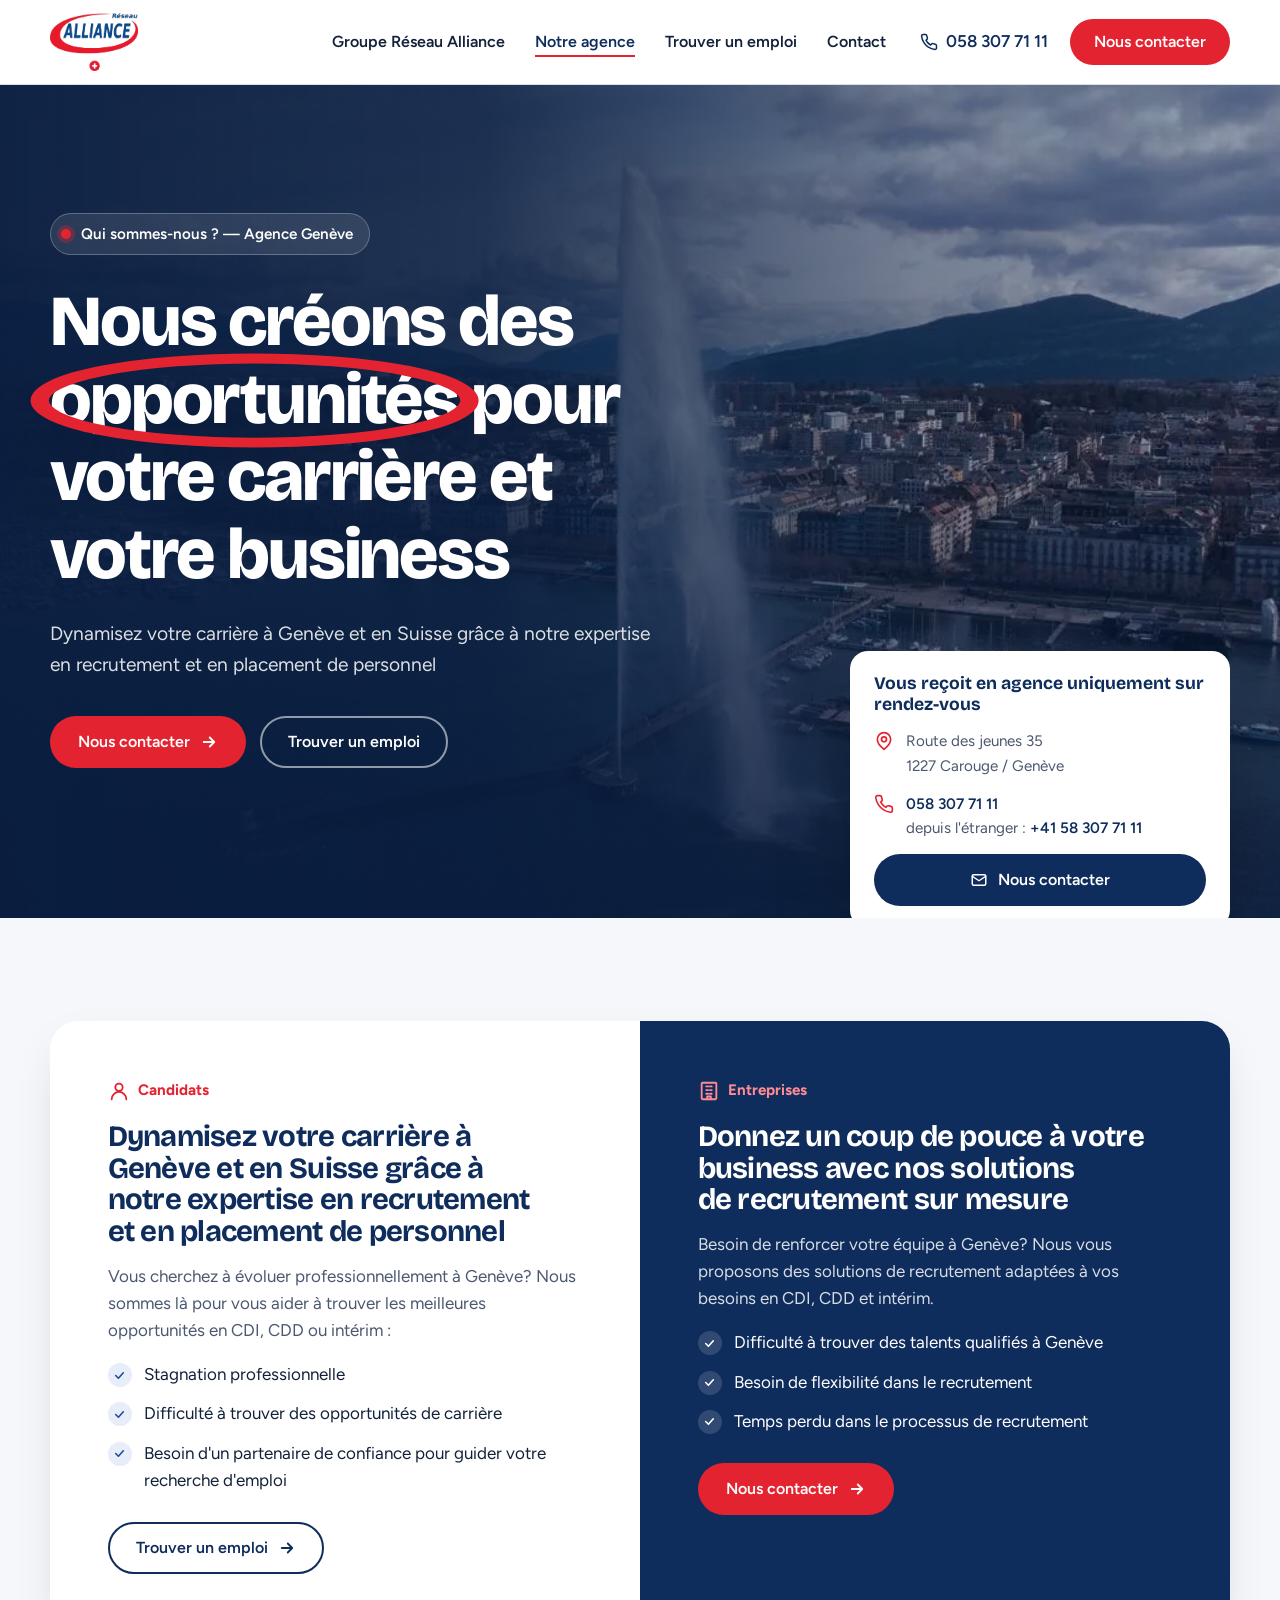
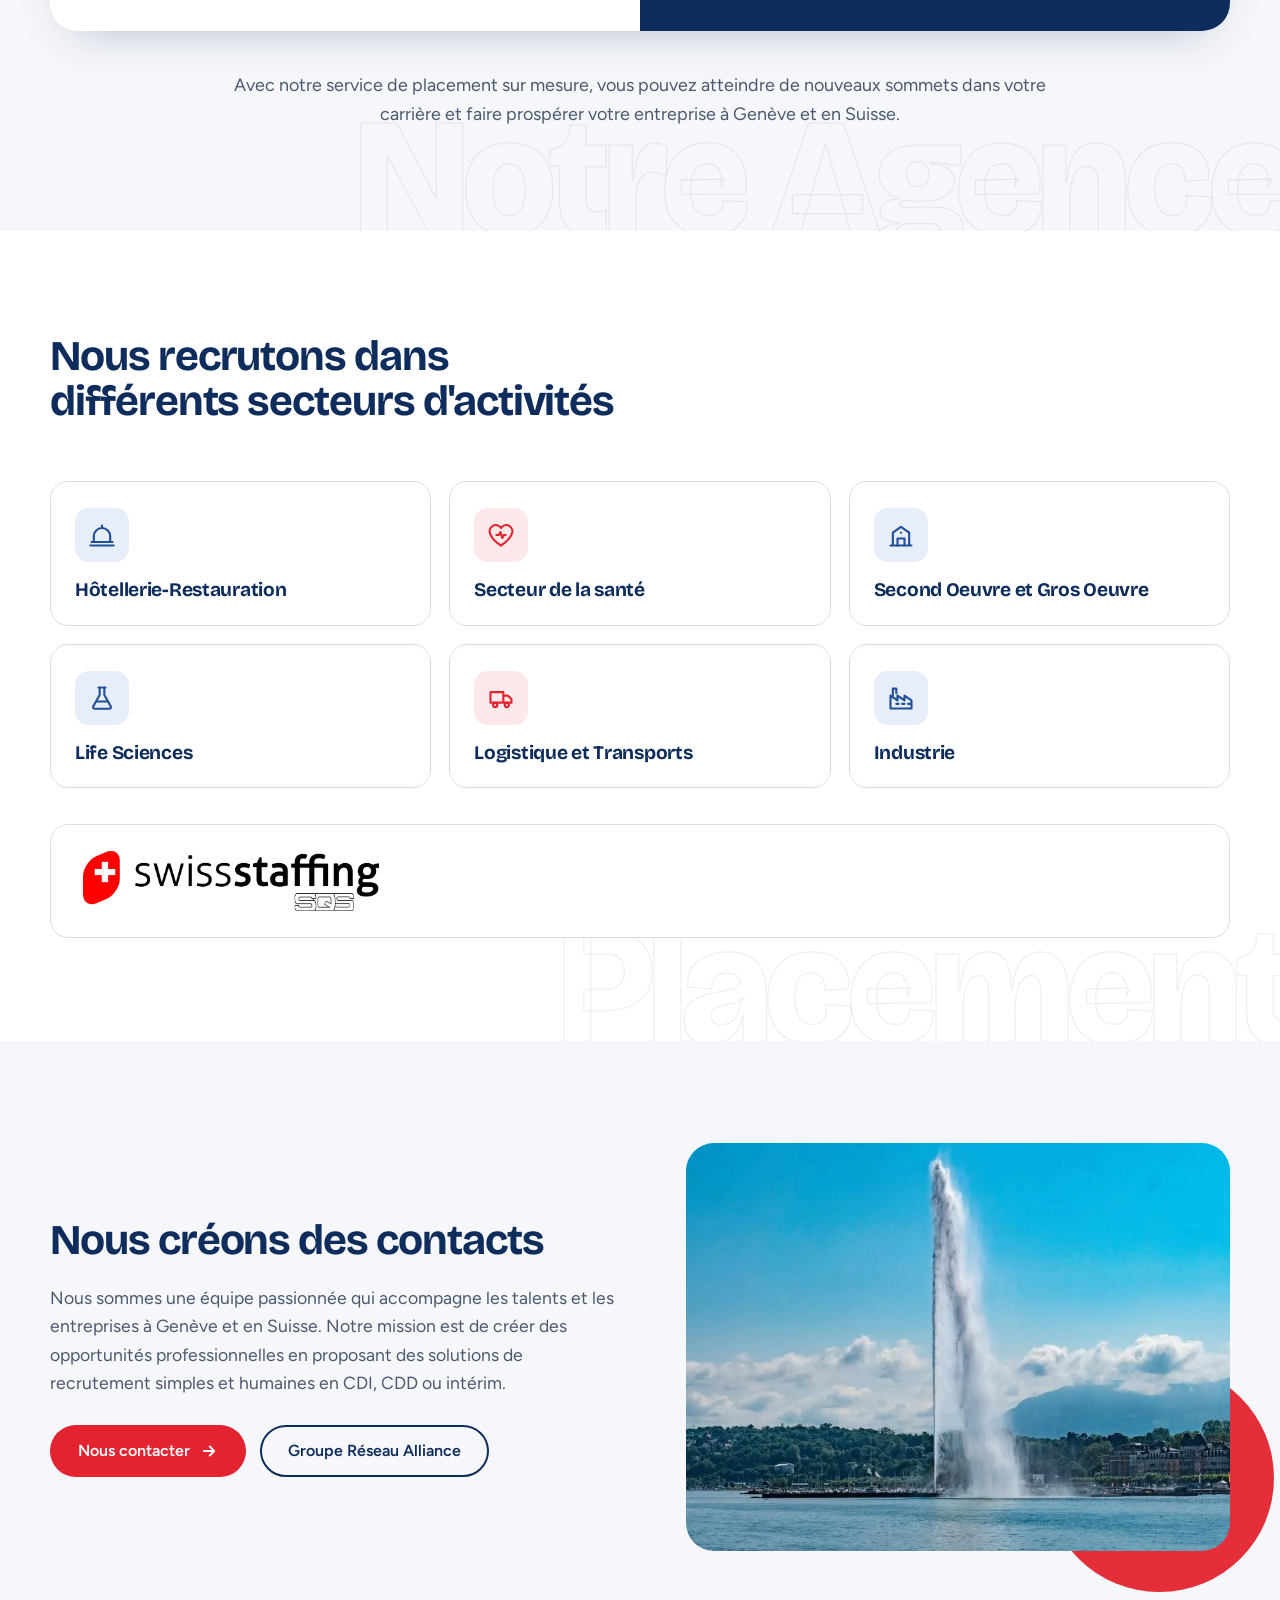
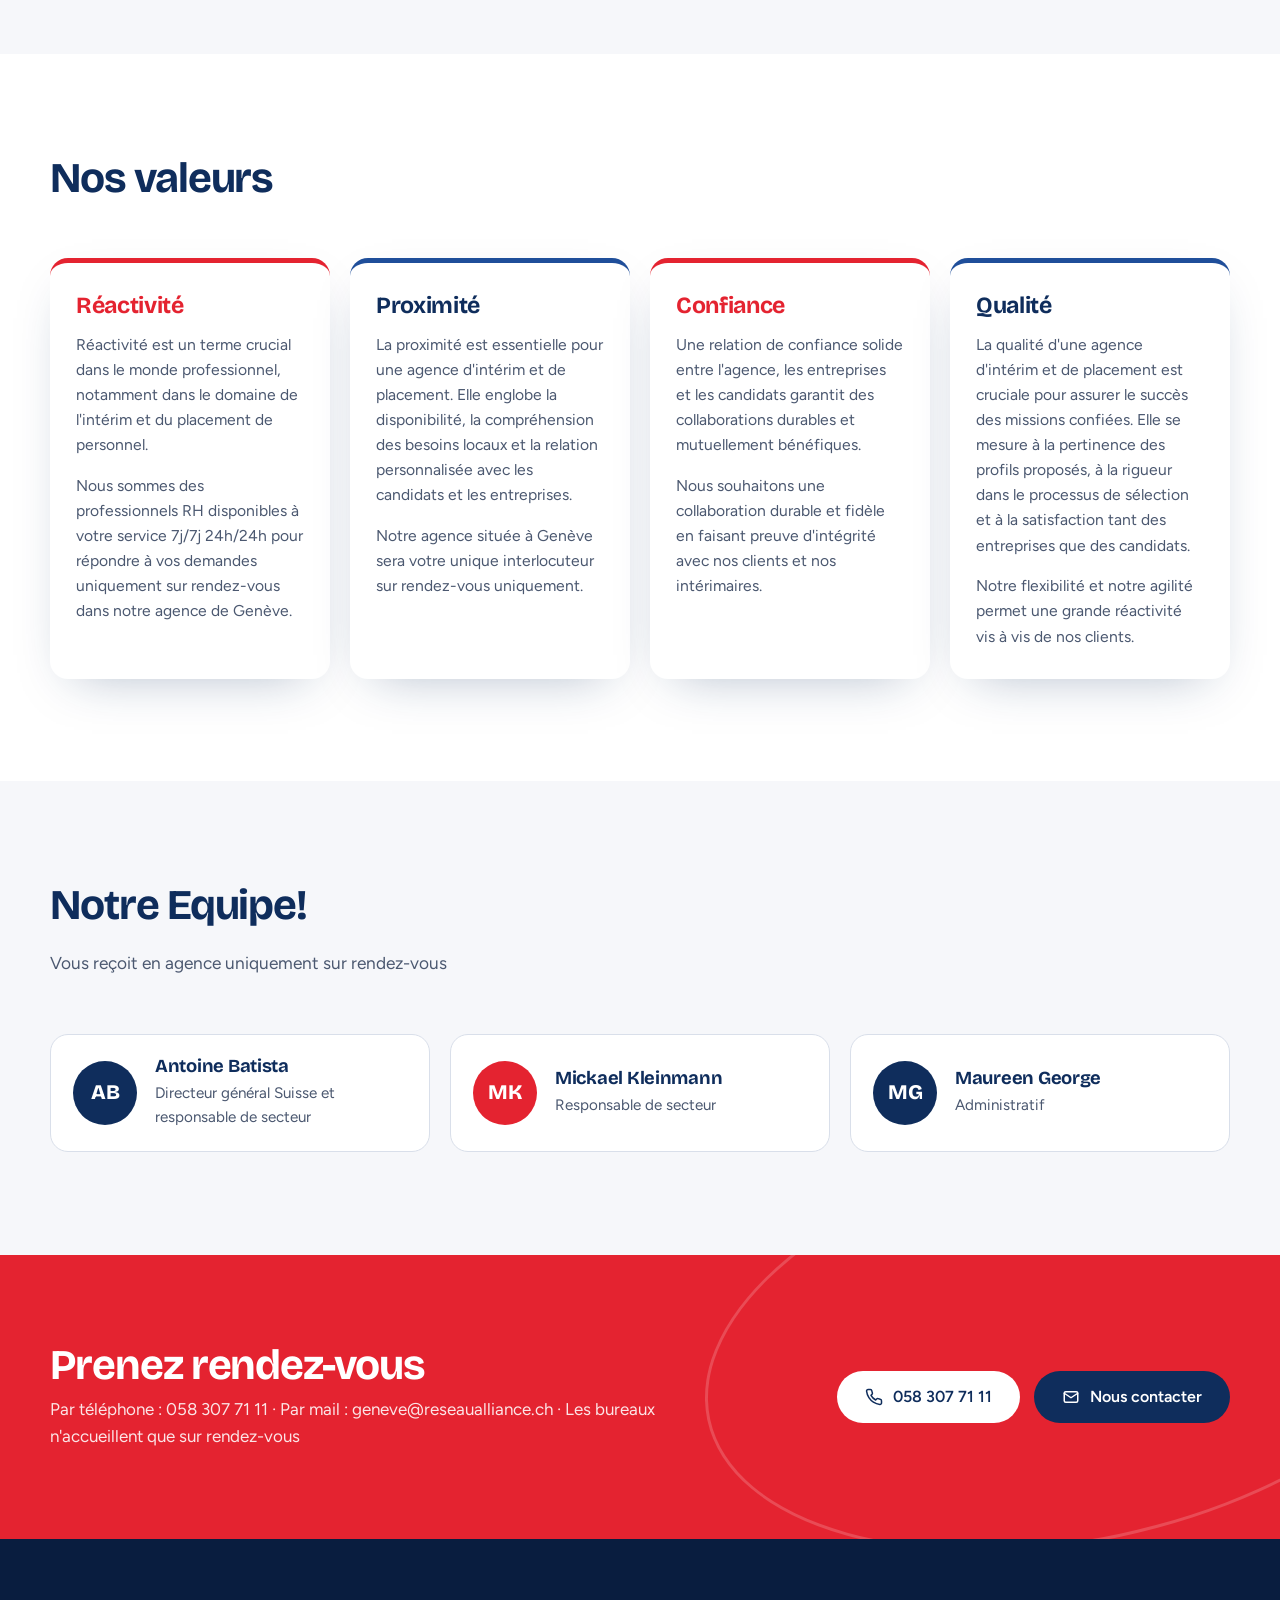
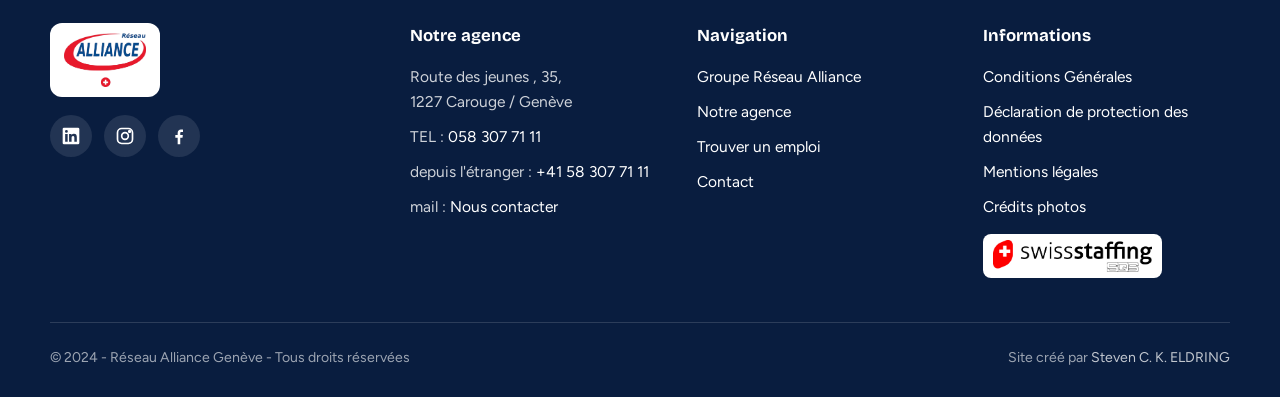
==== commit 300ee94a: "Footer : crédit « Site créé par Steven C. K. ELDRING » → stevenckeldring.com Co-Authored-By: Claude " ====
--- a/index.html
+++ b/index.html
@@ -214,7 +214,7 @@
     </div>
     <div class="footer__bottom">
       <span>© 2024 - Réseau Alliance Genève - Tous droits réservées</span>
-      <span>- Site créé par <a href="https://ncn.nathalie-nottebaert.fr/" target="_blank" rel="noopener">NCN WEB DEV</a></span>
+      <span>Site créé par <a href="https://stevenckeldring.com" target="_blank" rel="noopener">Steven C. K. ELDRING</a></span>
     </div>
   </div>
 </footer>
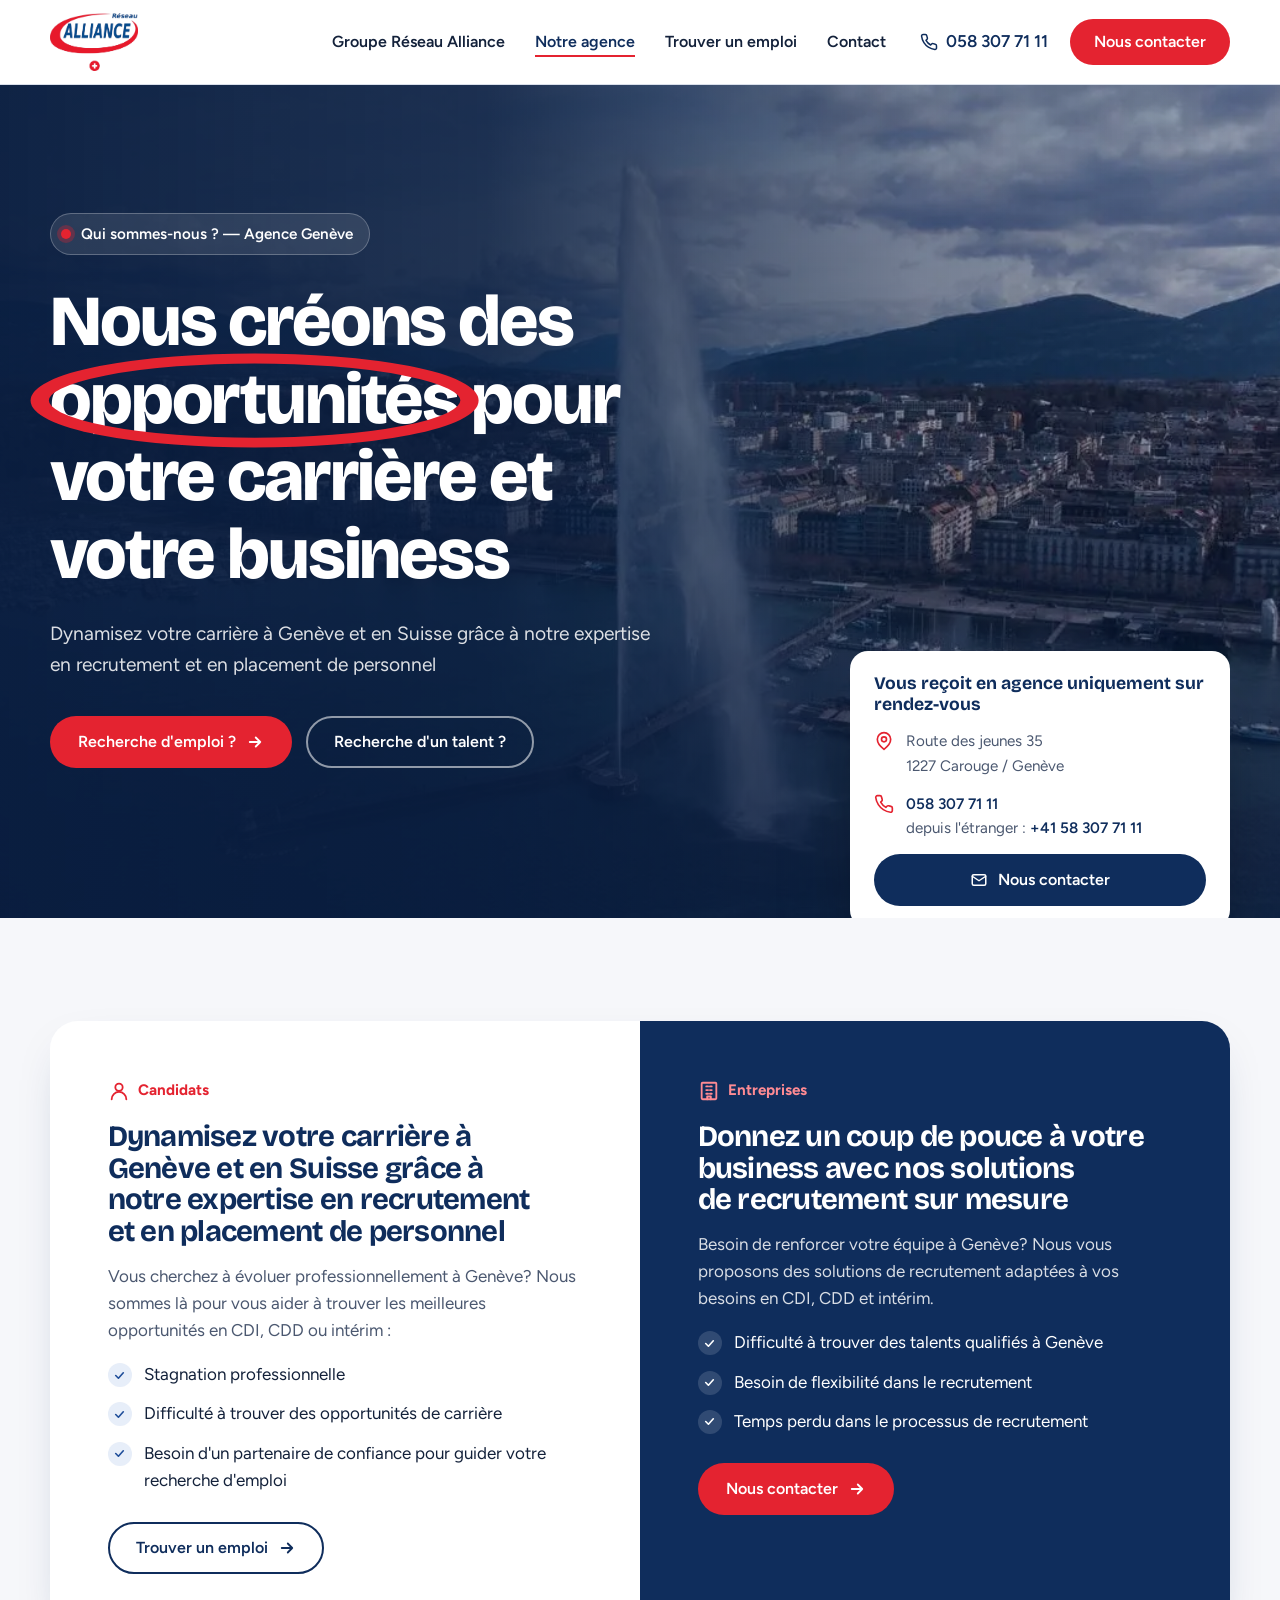
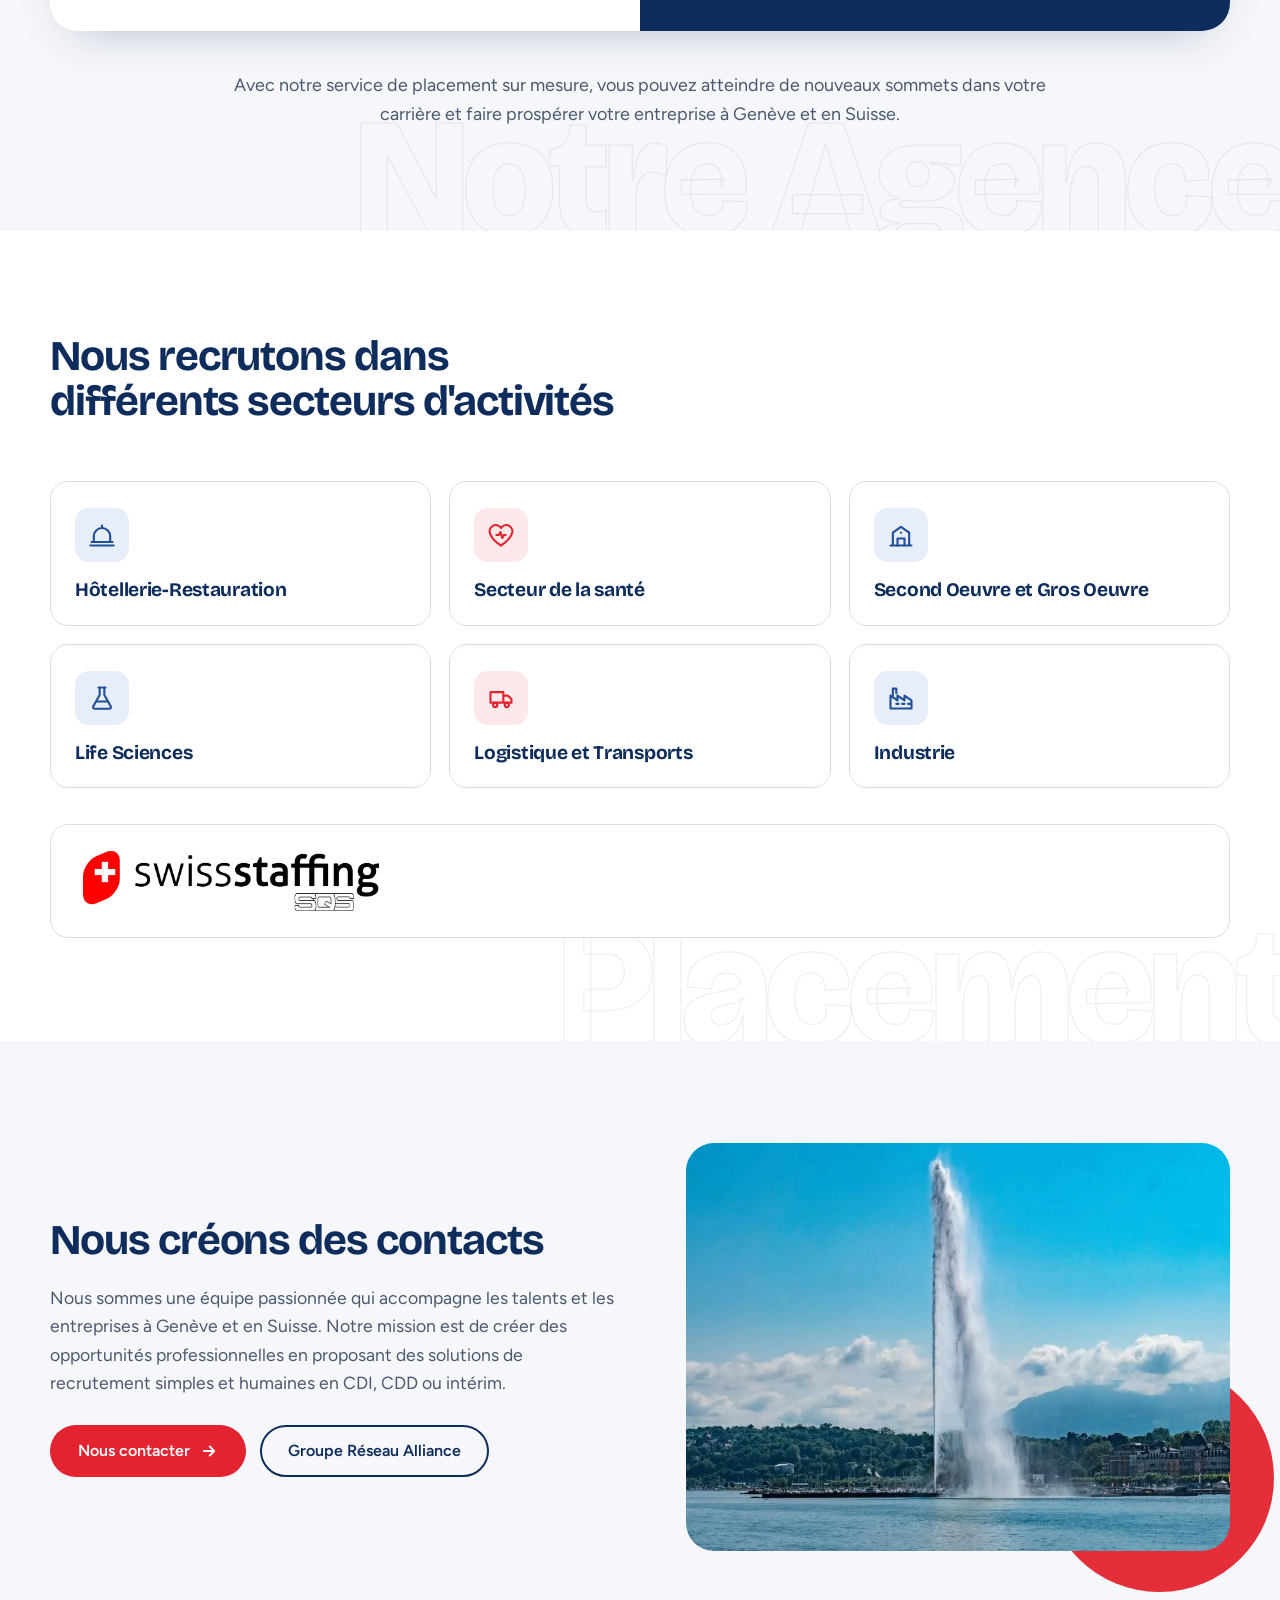
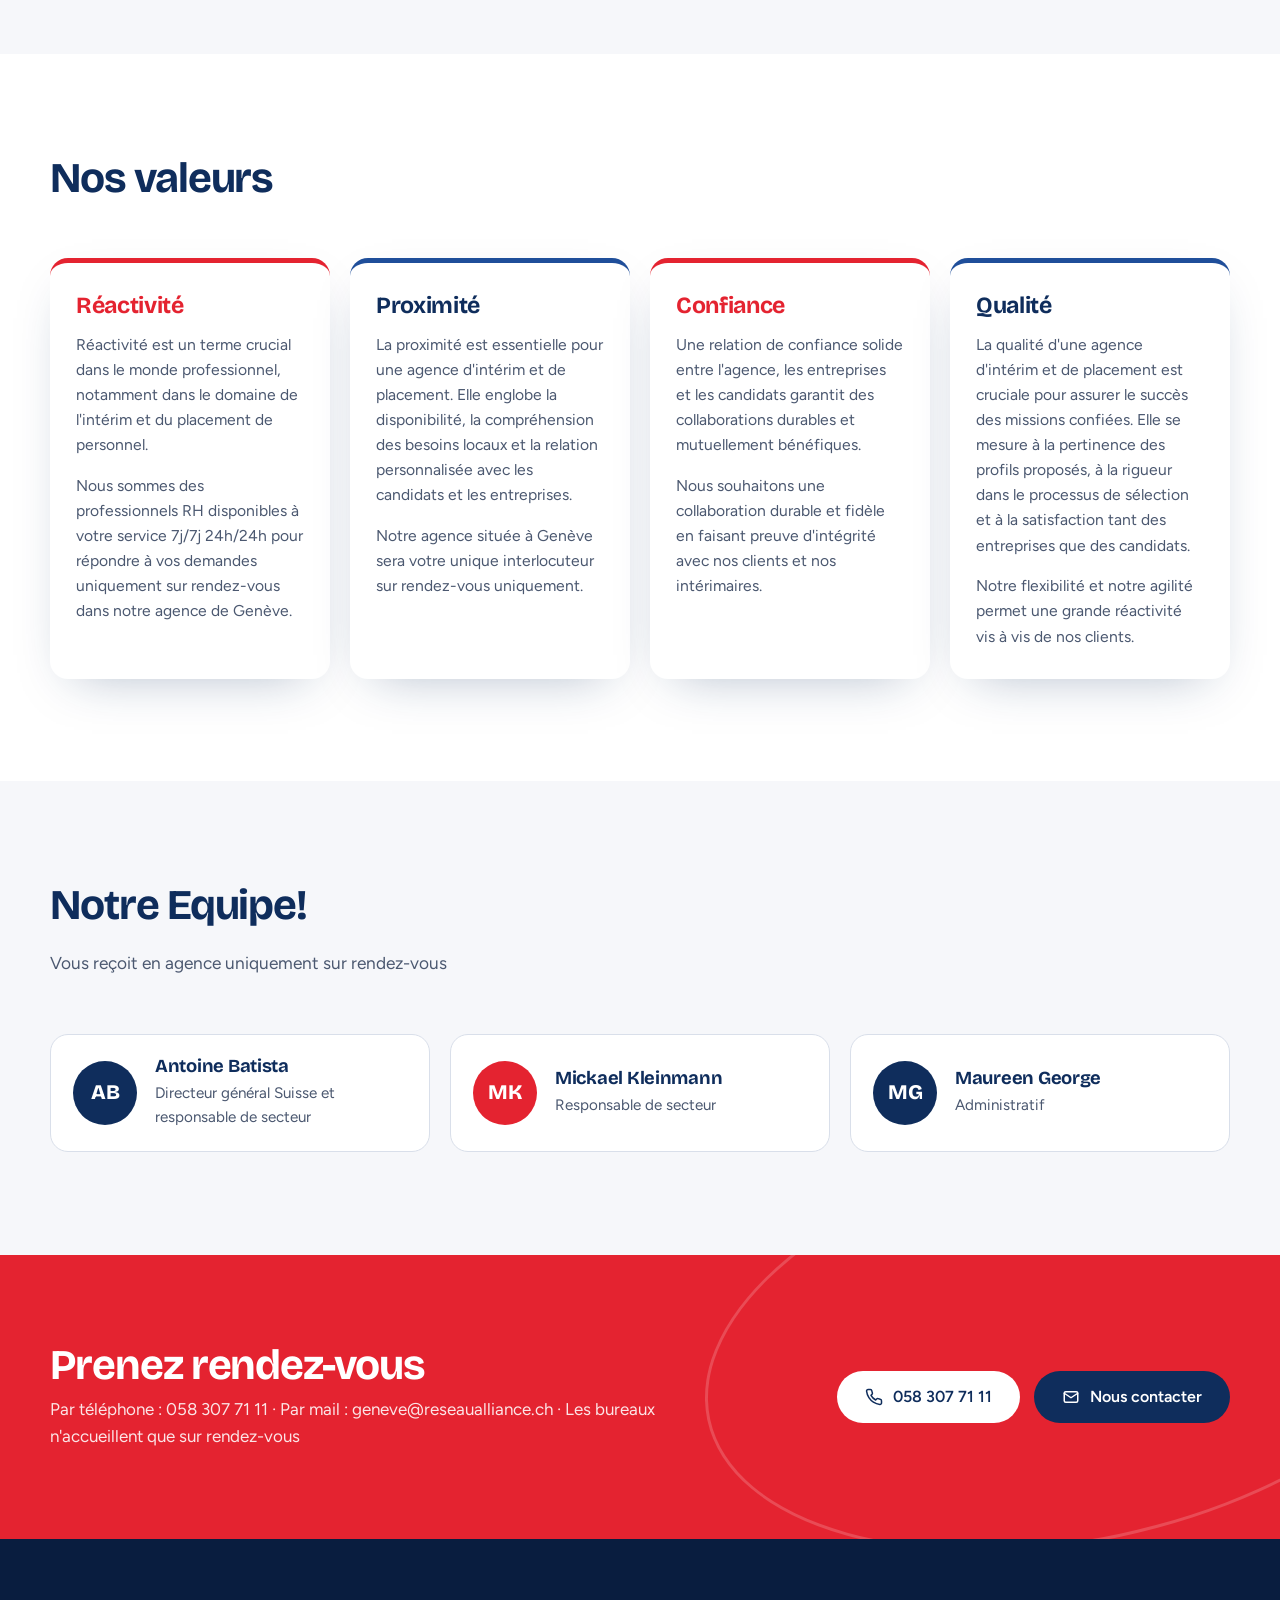
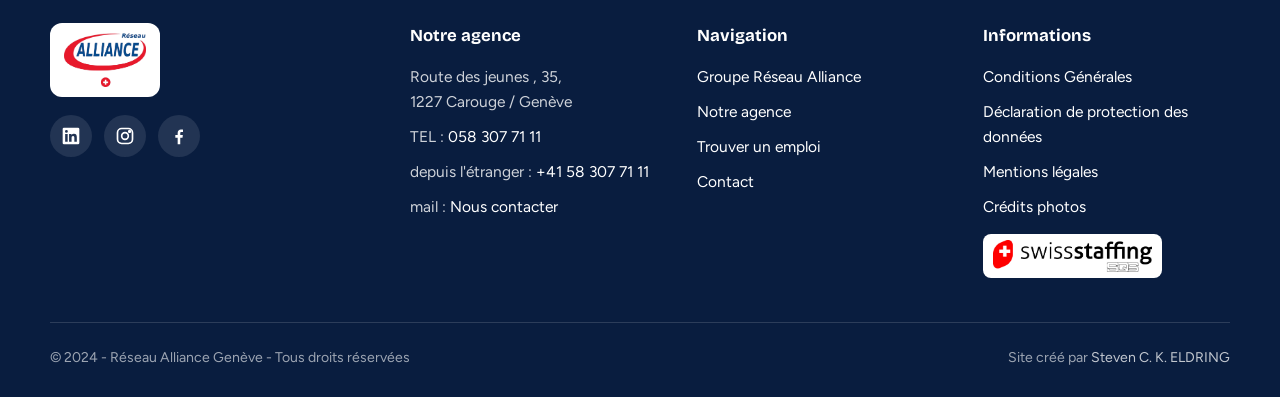
==== commit 4cc7a6dd: "SEO local, RGPD et mobile : JSON-LD EmploymentAgency, carte Google sur consentement, barre d'actions" ====
--- a/index.html
+++ b/index.html
@@ -14,6 +14,28 @@
 <meta property="og:description" content="Nous créons des opportunités pour votre carrière et votre business. Dynamisez votre carrière à Genève et en Suisse grâce à notre expertise en recrutement et en placement de personnel.">
 <meta property="og:image" content="assets/img/geneve-hero.webp">
 <meta property="og:type" content="website">
+<link rel="preload" as="image" href="assets/img/geneve-hero.webp">
+<script type="application/ld+json">
+{
+  "@context": "https://schema.org",
+  "@type": "EmploymentAgency",
+  "name": "Réseau Alliance Genève",
+  "url": "https://reseaualliance.ch/",
+  "logo": "https://reseaualliance.ch/assets/img/logo.png",
+  "telephone": "+41583077111",
+  "email": "geneve@reseaualliance.ch",
+  "address": {
+    "@type": "PostalAddress",
+    "streetAddress": "Route des Jeunes 35",
+    "postalCode": "1227",
+    "addressLocality": "Carouge",
+    "addressRegion": "Genève",
+    "addressCountry": "CH"
+  },
+  "sameAs": ["https://www.linkedin.com/company/r%C3%A9seau-alliance-gen%C3%A8ve/?viewAsMember=true", "https://www.instagram.com/reseaualliancegeneve/", "https://m.facebook.com/people/Rseau-alliance-Genve/61552257404834/"],
+  "parentOrganization": { "@type": "Organization", "name": "Réseau Alliance" }
+}
+</script>
 </head>
 <body>
 <header class="site-header">
@@ -40,8 +62,8 @@
     <h1>Nous créons des <span class="circled">opportunités<svg viewBox="0 0 100 40" preserveAspectRatio="none" aria-hidden="true"><ellipse cx="50" cy="20" rx="47" ry="17"/></svg></span> pour votre carrière et votre business</h1>
     <p class="hero__lead">Dynamisez votre carrière à Genève et en Suisse grâce à notre expertise en recrutement et en placement de personnel</p>
     <div class="hero__actions">
-      <a class="btn btn--red" href="contact.html">Nous contacter <svg viewBox="0 0 24 24" fill="none" stroke="currentColor" stroke-width="2.4" stroke-linecap="round" stroke-linejoin="round" aria-hidden="true"><path d="M5 12h14M13 6l6 6-6 6"/></svg></a>
-      <a class="btn btn--ghost" href="trouver-un-emploi.html">Trouver un emploi</a>
+      <a class="btn btn--red" href="trouver-un-emploi.html">Recherche d'emploi ? <svg viewBox="0 0 24 24" fill="none" stroke="currentColor" stroke-width="2.4" stroke-linecap="round" stroke-linejoin="round" aria-hidden="true"><path d="M5 12h14M13 6l6 6-6 6"/></svg></a>
+      <a class="btn btn--ghost" href="contact.html">Recherche d'un talent ?</a>
     </div>
     <aside class="hero__card" aria-label="Notre agence">
       <div class="hero__card-title">Vous reçoit en agence uniquement sur rendez-vous</div>
@@ -172,6 +194,11 @@
 </section>
 
 </main>
+<nav class="mobile-bar" aria-label="Actions rapides">
+  <a href="tel:0583077111"><svg viewBox="0 0 24 24" fill="none" stroke="currentColor" stroke-width="2" stroke-linecap="round" stroke-linejoin="round" aria-hidden="true"><path d="M22 16.9v3a2 2 0 0 1-2.2 2 19.8 19.8 0 0 1-8.6-3.1 19.5 19.5 0 0 1-6-6A19.8 19.8 0 0 1 2.1 4.2 2 2 0 0 1 4.1 2h3a2 2 0 0 1 2 1.7c.1.9.4 1.8.7 2.7a2 2 0 0 1-.5 2.1L8 9.8a16 16 0 0 0 6.2 6.2l1.3-1.3a2 2 0 0 1 2.1-.5c.9.3 1.8.6 2.7.7a2 2 0 0 1 1.7 2z"/></svg><span>Appeler</span></a>
+  <a href="https://reseaualliance9.aubeperp.ch:8443/reseaualliance/JSP/_inscrCdt/inscription.jsp?suc=GE&formSz=basic&lang=FR" target="_blank" rel="noopener"><svg viewBox="0 0 24 24" fill="none" stroke="currentColor" stroke-width="2" stroke-linecap="round" stroke-linejoin="round" aria-hidden="true"><circle cx="12" cy="8" r="4"/><path d="M4 21a8 8 0 0 1 16 0"/></svg><span>S'enregistrer</span></a>
+  <a href="mailto:geneve@reseaualliance.ch"><svg viewBox="0 0 24 24" fill="none" stroke="currentColor" stroke-width="2" stroke-linecap="round" stroke-linejoin="round" aria-hidden="true"><rect x="3" y="5" width="18" height="14" rx="2"/><path d="m3 7 9 6 9-6"/></svg><span>Nous contacter</span></a>
+</nav>
 <footer class="site-footer">
   <div class="container">
     <div class="footer__grid">
--- a/assets/style.css
+++ b/assets/style.css
@@ -426,6 +426,38 @@
 .map { border-radius: var(--radius-l); overflow: hidden; border: 1px solid var(--line); box-shadow: var(--shadow-card); background: var(--paper); }
 .map iframe { display: block; width: 100%; height: 420px; border: 0; }
 
+/* Carte : chargement sur consentement */
+.map--consent { min-height: 420px; display: grid; place-items: center; background: var(--blue-soft); }
+.map__load {
+  display: flex; gap: 16px; align-items: center; text-align: left;
+  background: var(--white); border: 1.5px solid var(--line); border-radius: var(--radius-m);
+  padding: 20px 24px; max-width: 420px; margin: 24px; cursor: pointer; font: inherit; color: var(--ink-soft); line-height: 1.45;
+  transition: border-color .2s ease, box-shadow .2s ease;
+}
+.map__load:hover { border-color: var(--blue); box-shadow: var(--shadow-card); }
+.map__load svg { width: 32px; height: 32px; flex: none; color: var(--red); }
+.map__load strong { color: var(--navy); font-size: 1.05rem; }
+.map__load small { color: var(--ink-soft); }
+
+/* Barre d'actions mobile */
+.mobile-bar { display: none; }
+@media (max-width: 840px) {
+  .mobile-bar {
+    position: fixed; left: 0; right: 0; bottom: 0; z-index: 40;
+    display: grid; grid-template-columns: repeat(3, 1fr);
+    background: var(--white); border-top: 1px solid var(--line);
+    padding: 8px 8px calc(8px + env(safe-area-inset-bottom));
+    box-shadow: 0 -12px 30px -18px rgba(15,45,92,.35);
+  }
+  .mobile-bar a {
+    display: flex; flex-direction: column; align-items: center; gap: 4px;
+    font-size: .78rem; font-weight: 600; color: var(--navy); text-decoration: none; padding: 6px 4px; border-radius: var(--radius-s);
+  }
+  .mobile-bar a:nth-child(2) { background: var(--red); color: var(--white); }
+  .mobile-bar svg { width: 22px; height: 22px; }
+  body { padding-bottom: 72px; }
+}
+
 /* Bandeau CTA */
 .cta { background: var(--red); color: var(--white); padding: clamp(56px, 7vw, 88px) 0; position: relative; overflow: hidden; }
 .cta::before {
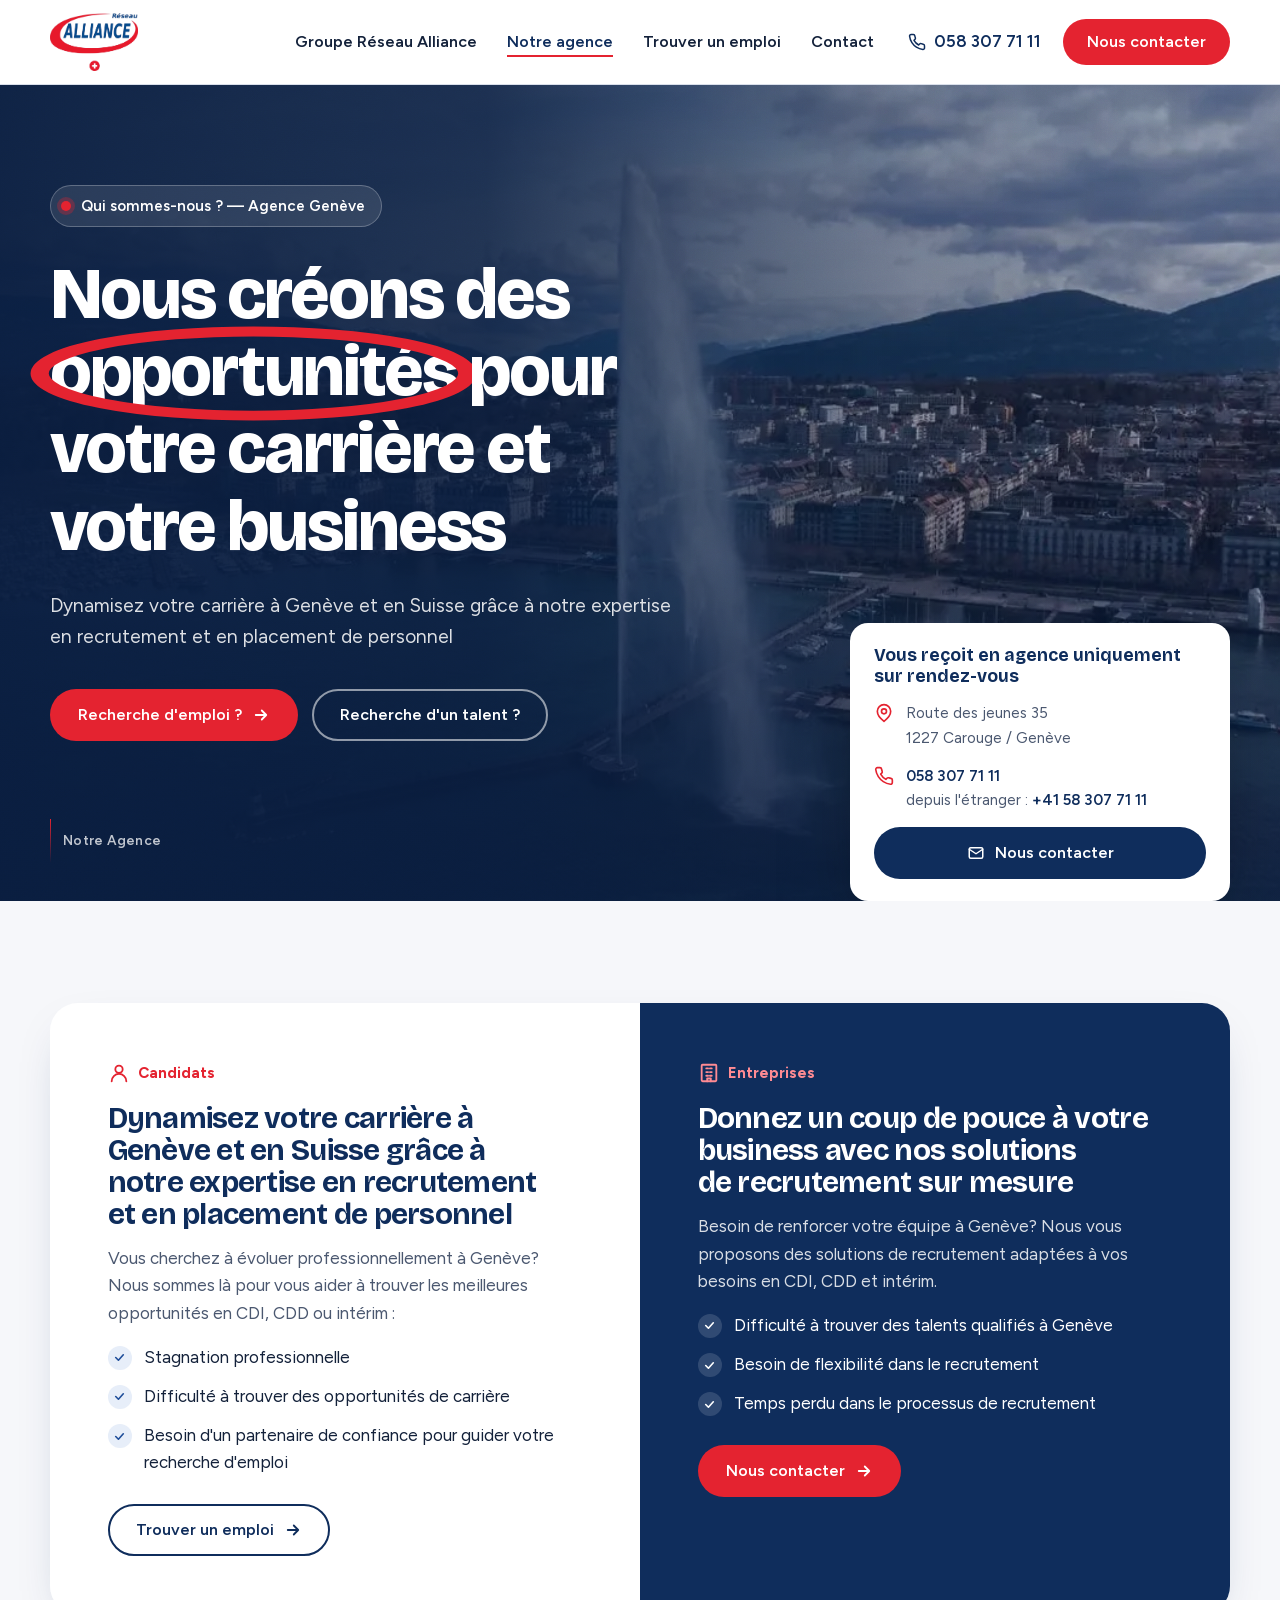
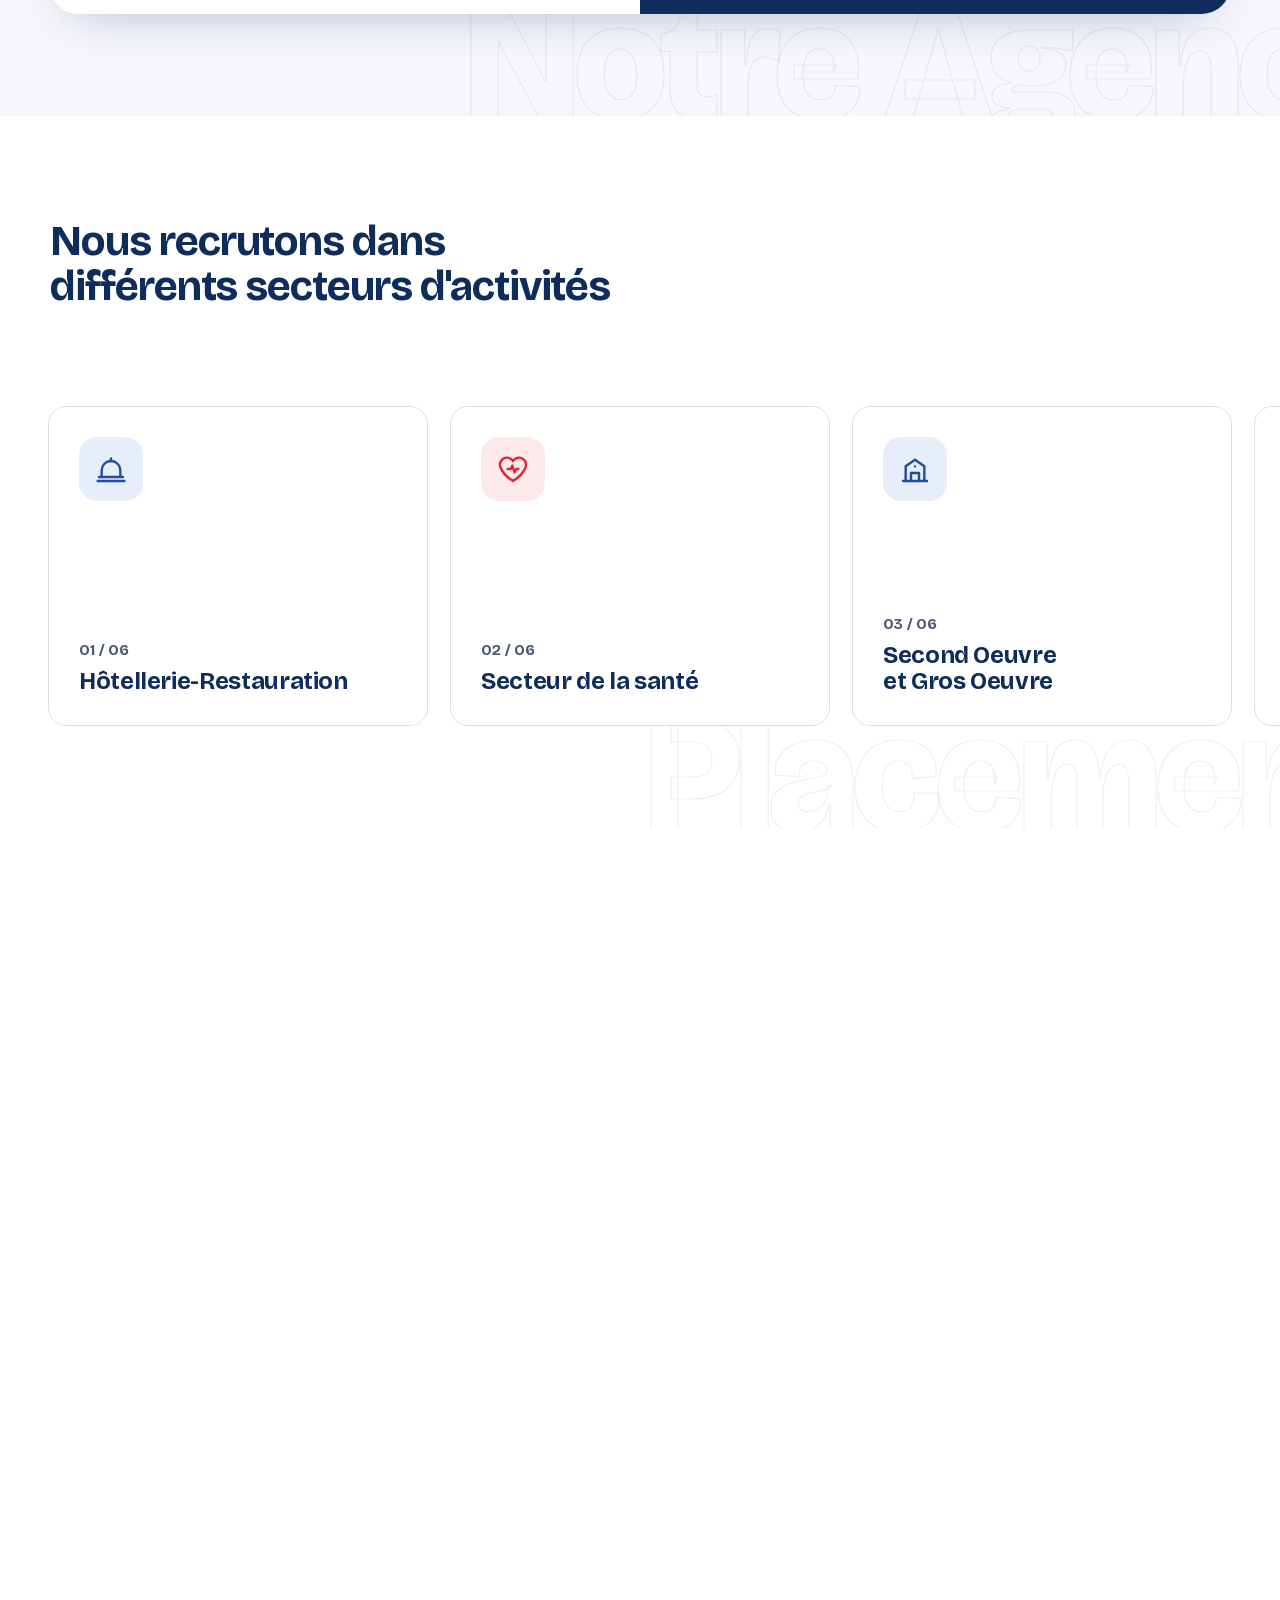
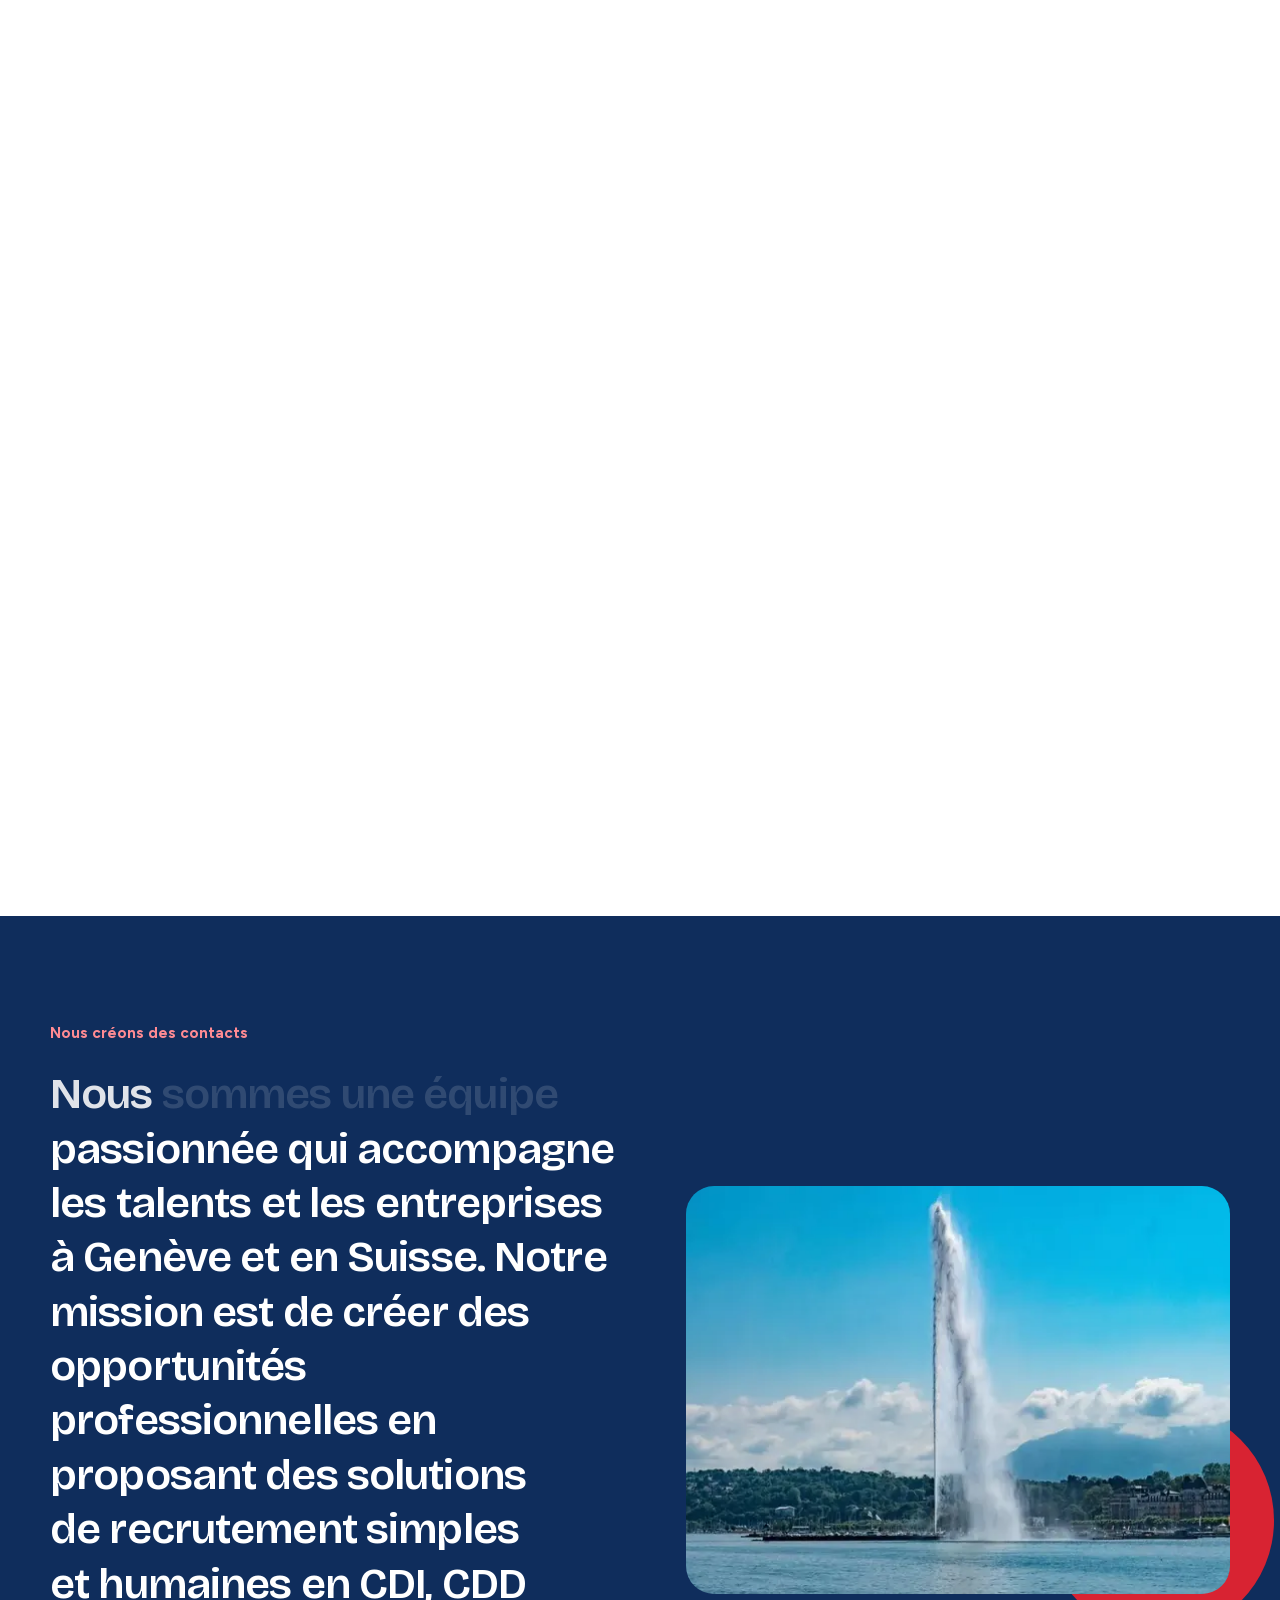
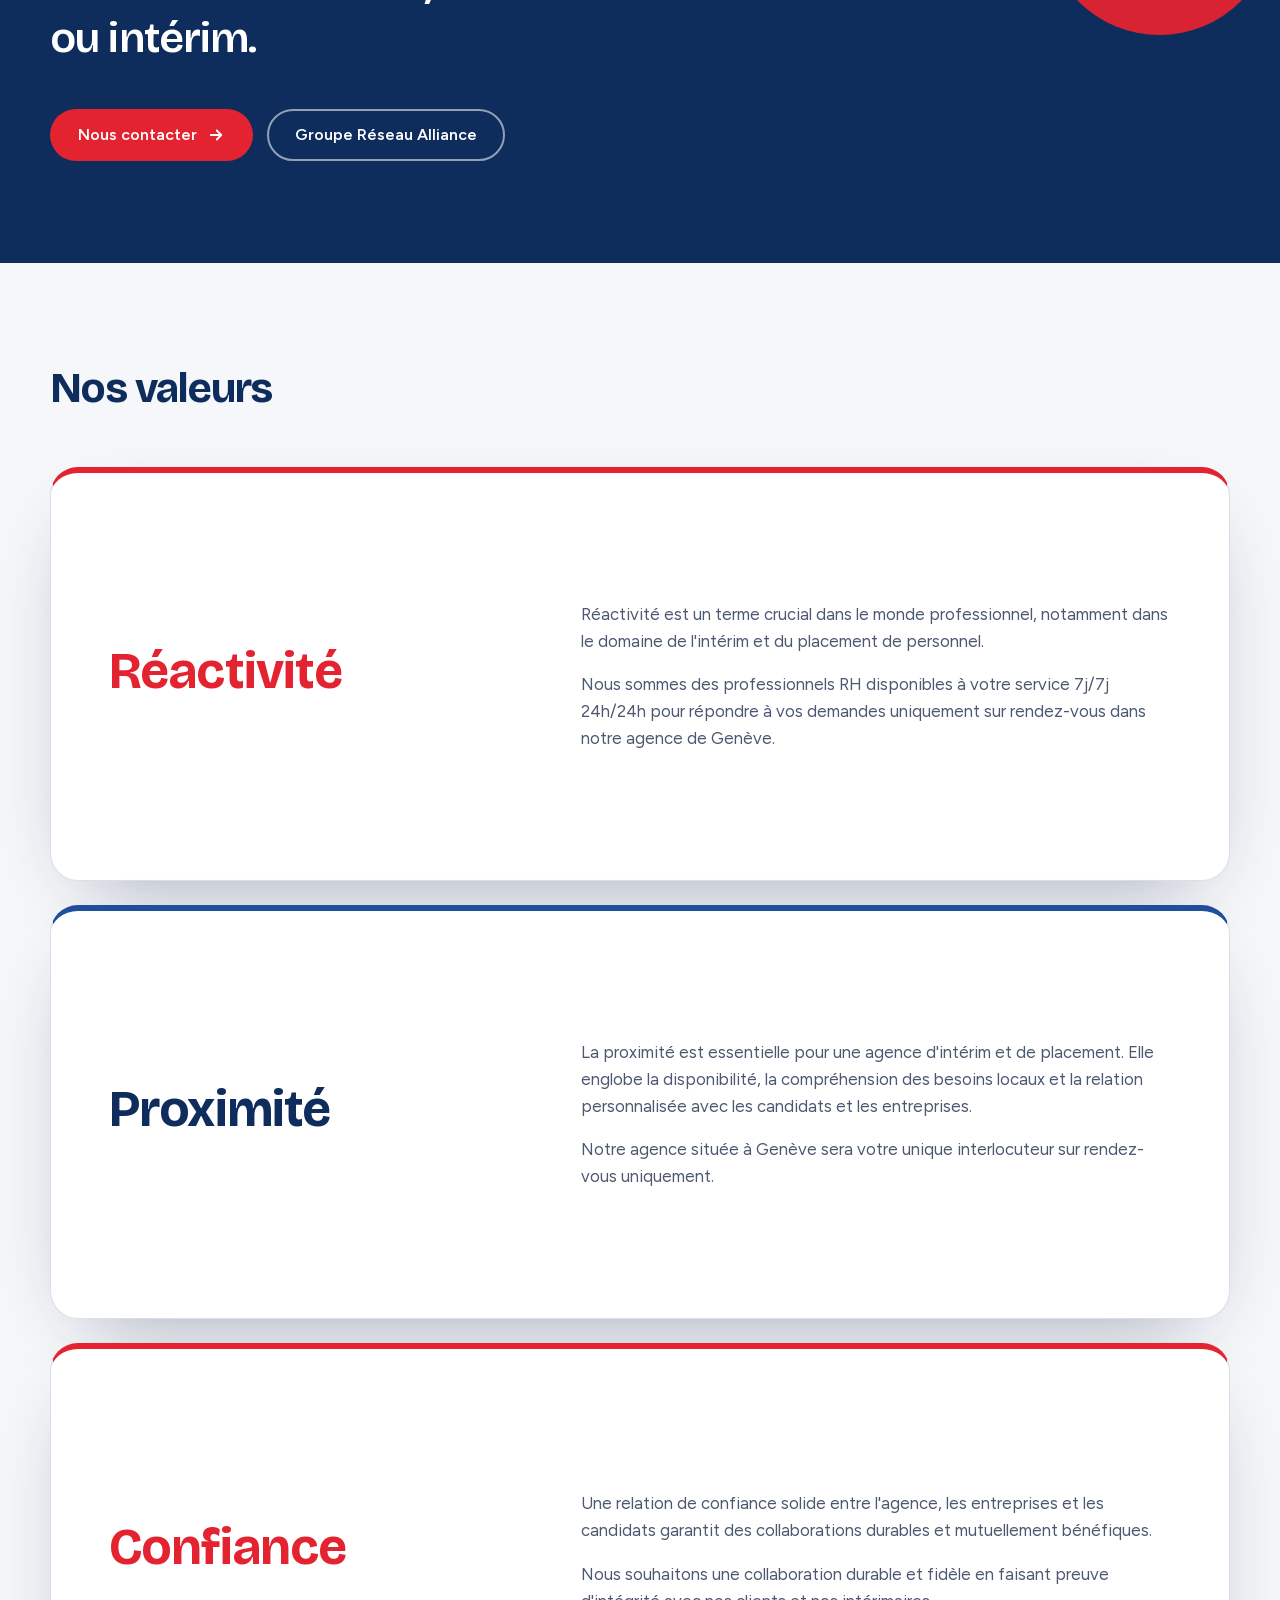
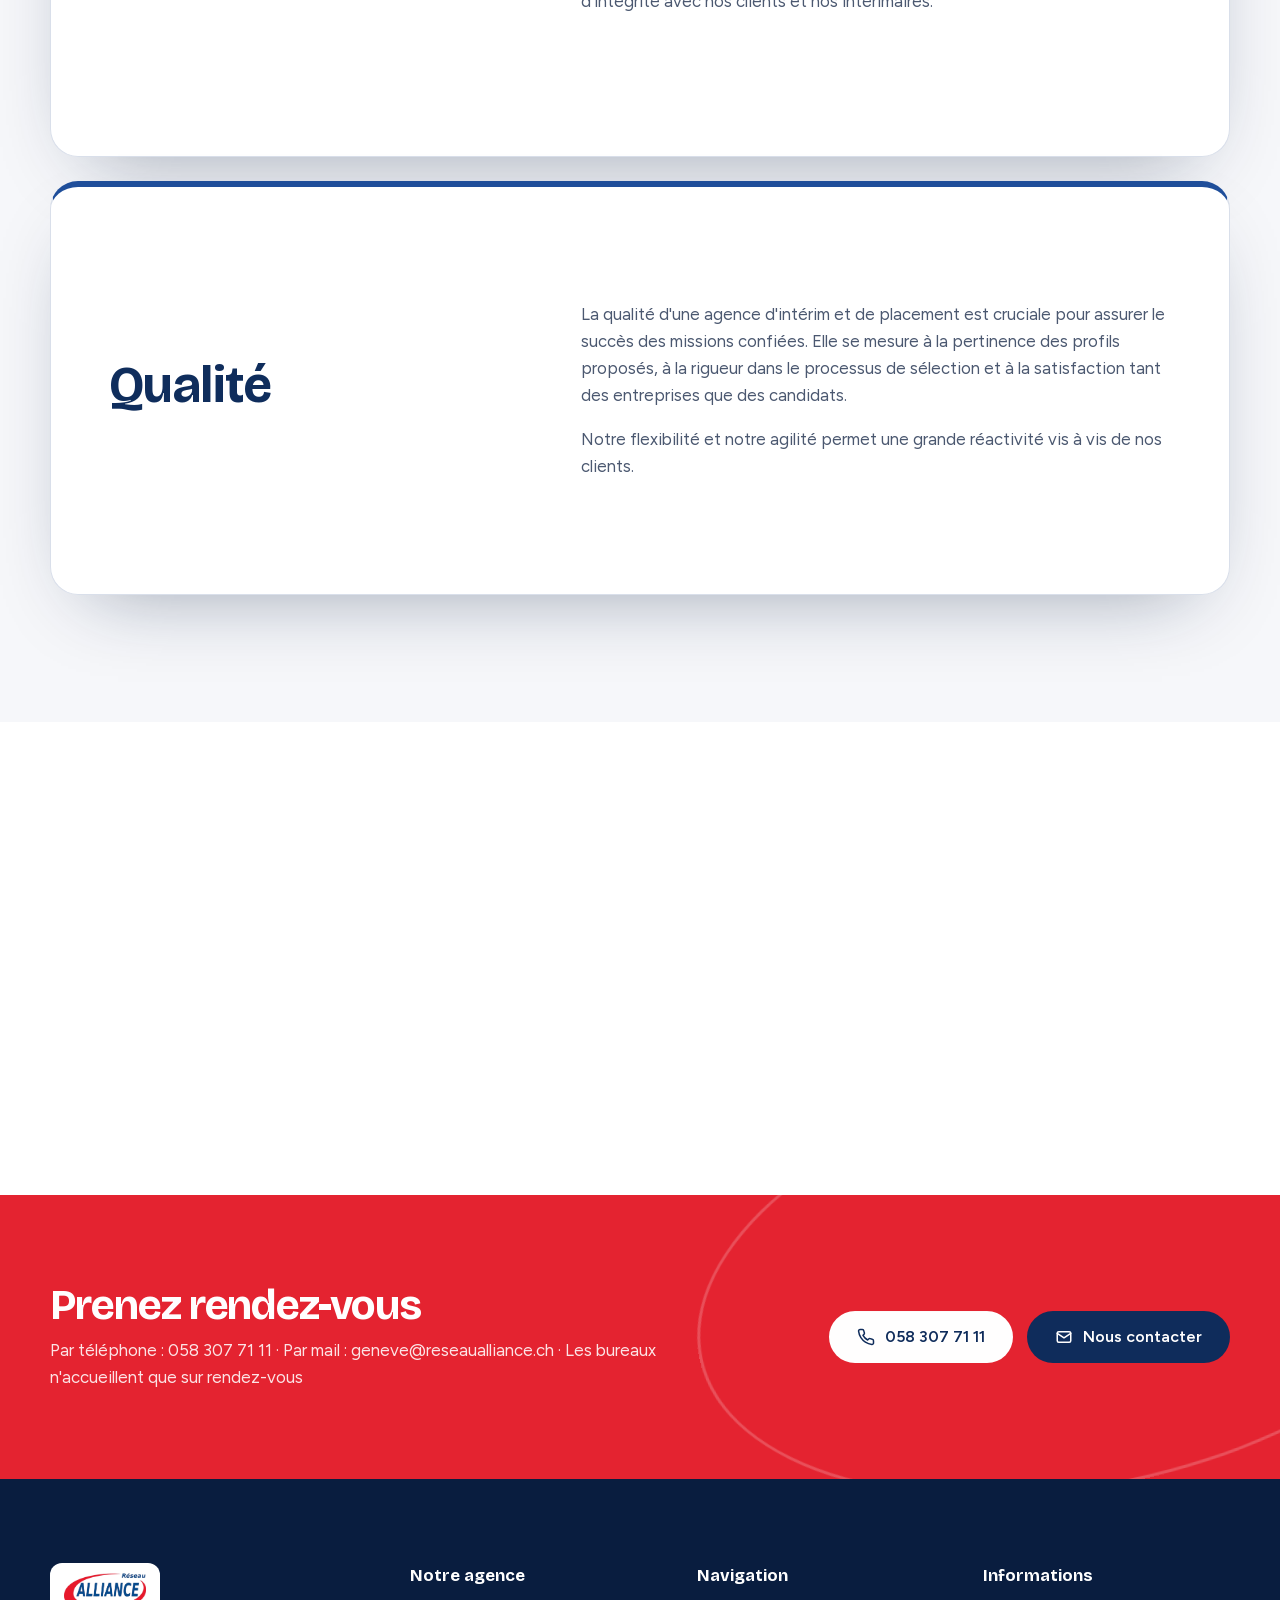
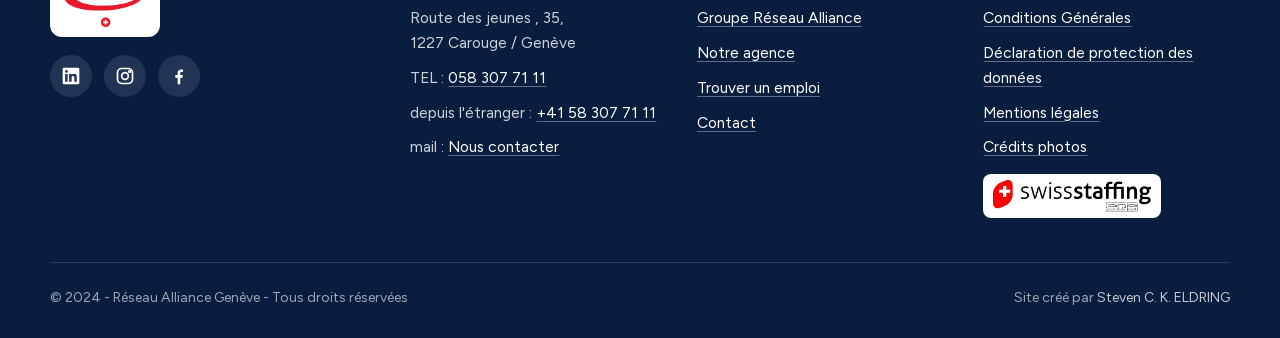
==== commit dc01d146: "Scrollytelling et performance : GSAP/ScrollTrigger/Lenis auto-hébergés, hero orchestré, secteurs en " ====
--- a/index.html
+++ b/index.html
@@ -6,15 +6,15 @@
 <title>Réseau Alliance Genève : Qui sommes-nous ?</title>
 <meta name="description" content="Nous créons des opportunités pour votre carrière et votre business. Dynamisez votre carrière à Genève et en Suisse grâce à notre expertise en recrutement et en placement de personnel.">
 <link rel="icon" href="assets/img/logo.png" type="image/png">
-<link rel="preconnect" href="https://fonts.googleapis.com">
-<link rel="preconnect" href="https://fonts.gstatic.com" crossorigin>
-<link href="https://fonts.googleapis.com/css2?family=Bricolage+Grotesque:opsz,wght@12..96,500;12..96,700;12..96,800&family=Figtree:wght@400;500;600;700&display=swap" rel="stylesheet">
+<link rel="preload" as="font" type="font/woff2" href="assets/fonts/bricolage-grotesque-latin.woff2" crossorigin>
+<link rel="preload" as="font" type="font/woff2" href="assets/fonts/figtree-latin.woff2" crossorigin>
 <link rel="stylesheet" href="assets/style.css">
+<script>if(!matchMedia("(prefers-reduced-motion: reduce)").matches){document.documentElement.classList.add("motion-pending");setTimeout(function(){document.documentElement.classList.remove("motion-pending")},4000)}</script>
 <meta property="og:title" content="Réseau Alliance Genève : Qui sommes-nous ?">
 <meta property="og:description" content="Nous créons des opportunités pour votre carrière et votre business. Dynamisez votre carrière à Genève et en Suisse grâce à notre expertise en recrutement et en placement de personnel.">
 <meta property="og:image" content="assets/img/geneve-hero.webp">
 <meta property="og:type" content="website">
-<link rel="preload" as="image" href="assets/img/geneve-hero.webp">
+<link rel="preload" as="image" href="assets/img/geneve-hero.webp" imagesrcset="assets/img/geneve-hero-720.webp 720w, assets/img/geneve-hero.webp 1200w" imagesizes="100vw">
 <script type="application/ld+json">
 {
   "@context": "https://schema.org",
@@ -41,7 +41,7 @@
 <header class="site-header">
   <div class="container site-header__inner">
     <a class="brand" href="index.html" aria-label="Réseau Alliance Genève — accueil">
-      <img src="assets/img/logo.png" alt="Réseau Alliance Suisse" width="471" height="310">
+      <img src="assets/img/logo.webp" alt="Réseau Alliance Suisse" width="471" height="310">
     </a>
     <button class="nav-toggle" type="button" aria-expanded="false" aria-controls="nav" aria-label="Ouvrir le menu"><svg viewBox="0 0 24 24" fill="none" stroke="currentColor" stroke-width="2.2" stroke-linecap="round" aria-hidden="true"><path d="M4 7h16M4 12h16M4 17h16"/></svg></button>
     <nav class="nav" id="nav" aria-label="Navigation principale">
@@ -55,11 +55,11 @@
 </header>
 <main>
 
-<section class="hero">
-  <div class="hero__media"><img src="assets/img/geneve-hero.webp" alt="Vue aérienne de Genève et du Jet d'eau" width="1200" height="675" fetchpriority="high"></div>
+<section class="hero grain">
+  <div class="hero__media"><img src="assets/img/geneve-hero.webp" srcset="assets/img/geneve-hero-720.webp 720w, assets/img/geneve-hero.webp 1200w" sizes="100vw" alt="Vue aérienne de Genève et du Jet d'eau" width="1200" height="675" fetchpriority="high"></div>
   <div class="container hero__inner">
     <span class="hero__kicker"><span class="dot"></span>Qui sommes-nous ? — Agence Genève</span>
-    <h1>Nous créons des <span class="circled">opportunités<svg viewBox="0 0 100 40" preserveAspectRatio="none" aria-hidden="true"><ellipse cx="50" cy="20" rx="47" ry="17"/></svg></span> pour votre carrière et votre business</h1>
+    <h1><span class="hero__line"><span class="hero__word">Nous</span> <span class="hero__word">créons</span> <span class="hero__word">des</span></span> <span class="hero__line"><span class="hero__word"><span class="circled">opportunités<svg viewBox="0 0 100 40" preserveAspectRatio="none" aria-hidden="true"><ellipse cx="50" cy="20" rx="47" ry="17"/></svg></span></span> <span class="hero__word">pour</span></span> <span class="hero__line"><span class="hero__word">votre</span> <span class="hero__word">carrière</span> <span class="hero__word">et</span></span> <span class="hero__line"><span class="hero__word">votre</span> <span class="hero__word">business</span></span></h1>
     <p class="hero__lead">Dynamisez votre carrière à Genève et en Suisse grâce à notre expertise en recrutement et en placement de personnel</p>
     <div class="hero__actions">
       <a class="btn btn--red" href="trouver-un-emploi.html">Recherche d'emploi ? <svg viewBox="0 0 24 24" fill="none" stroke="currentColor" stroke-width="2.4" stroke-linecap="round" stroke-linejoin="round" aria-hidden="true"><path d="M5 12h14M13 6l6 6-6 6"/></svg></a>
@@ -71,6 +71,7 @@
       <div class="hero__card-row"><svg viewBox="0 0 24 24" fill="none" stroke="currentColor" stroke-width="2" stroke-linecap="round" stroke-linejoin="round" aria-hidden="true"><path d="M22 16.9v3a2 2 0 0 1-2.2 2 19.8 19.8 0 0 1-8.6-3.1 19.5 19.5 0 0 1-6-6A19.8 19.8 0 0 1 2.1 4.2 2 2 0 0 1 4.1 2h3a2 2 0 0 1 2 1.7c.1.9.4 1.8.7 2.7a2 2 0 0 1-.5 2.1L8 9.8a16 16 0 0 0 6.2 6.2l1.3-1.3a2 2 0 0 1 2.1-.5c.9.3 1.8.6 2.7.7a2 2 0 0 1 1.7 2z"/></svg><span><a href="tel:0583077111">058 307 71 11</a><br>depuis l'étranger : <a href="tel:+41583077111">+41 58 307 71 11</a></span></div>
       <a class="btn btn--navy" href="mailto:geneve@reseaualliance.ch"><svg viewBox="0 0 24 24" fill="none" stroke="currentColor" stroke-width="2" stroke-linecap="round" stroke-linejoin="round" aria-hidden="true"><rect x="3" y="5" width="18" height="14" rx="2"/><path d="m3 7 9 6 9-6"/></svg>Nous contacter</a>
     </aside>
+    <span class="hero__scroll" aria-hidden="true">Notre Agence</span>
   </div>
 </section>
 
@@ -78,7 +79,7 @@
   <div class="watermark" aria-hidden="true">Notre Agence</div>
   <div class="container">
     <div class="duo">
-      <div class="duo__panel duo__panel--light">
+      <div class="duo__panel duo__panel--light" data-reveal="clip-left">
         <div class="duo__label"><svg viewBox="0 0 24 24" fill="none" stroke="currentColor" stroke-width="2" stroke-linecap="round" stroke-linejoin="round" aria-hidden="true"><circle cx="12" cy="8" r="4"/><path d="M4 21a8 8 0 0 1 16 0"/></svg>Candidats</div>
         <h2>Dynamisez votre carrière à Genève et en Suisse grâce à notre expertise en recrutement et en placement de personnel</h2>
         <p>Vous cherchez à évoluer professionnellement à Genève? Nous sommes là pour vous aider à trouver les meilleures opportunités en CDI, CDD ou intérim :</p>
@@ -89,7 +90,7 @@
         </ul>
         <a class="btn btn--outline" href="trouver-un-emploi.html">Trouver un emploi <svg viewBox="0 0 24 24" fill="none" stroke="currentColor" stroke-width="2.4" stroke-linecap="round" stroke-linejoin="round" aria-hidden="true"><path d="M5 12h14M13 6l6 6-6 6"/></svg></a>
       </div>
-      <div class="duo__panel duo__panel--navy">
+      <div class="duo__panel duo__panel--navy" data-reveal="clip-right">
         <div class="duo__label"><svg viewBox="0 0 24 24" fill="none" stroke="currentColor" stroke-width="2" stroke-linecap="round" stroke-linejoin="round" aria-hidden="true"><rect x="4" y="3" width="16" height="18" rx="1"/><path d="M9 7h2M13 7h2M9 11h2M13 11h2M9 15h2M13 15h2M10 21v-3h4v3"/></svg>Entreprises</div>
         <h2>Donnez un coup de pouce à votre business avec nos solutions de recrutement sur mesure</h2>
         <p>Besoin de renforcer votre équipe à Genève? Nous vous proposons des solutions de recrutement adaptées à vos besoins en CDI, CDD et intérim.</p>
@@ -101,92 +102,92 @@
         <a class="btn btn--red" href="contact.html">Nous contacter <svg viewBox="0 0 24 24" fill="none" stroke="currentColor" stroke-width="2.4" stroke-linecap="round" stroke-linejoin="round" aria-hidden="true"><path d="M5 12h14M13 6l6 6-6 6"/></svg></a>
       </div>
     </div>
-    <p class="prose--wide" style="margin: 40px auto 0; text-align:center; font-size:1.12rem; color: var(--ink-soft);">Avec notre service de placement sur mesure, vous pouvez atteindre de nouveaux sommets dans votre carrière et faire prospérer votre entreprise à Genève et en Suisse.</p>
-  </div>
-</section>
-
-<section class="section">
+  </div>
+</section>
+
+<section class="hscroll">
   <div class="watermark" aria-hidden="true">Placement</div>
-  <div class="container">
+  <div class="container hscroll__head">
     <div class="section__head">
-      <h2>Nous recrutons dans différents secteurs d'activités</h2>
-    </div>
-    <div class="sectors"><div class="sector"><div class="sector__icon"><svg viewBox="0 0 24 24" fill="none" stroke="currentColor" stroke-width="1.8" stroke-linecap="round" stroke-linejoin="round" aria-hidden="true"><path d="M3 18h18M5 18v-5a7 7 0 0 1 14 0v5"/><path d="M12 6V4M2 21h20"/></svg></div><h3>Hôtellerie-Restauration</h3></div><div class="sector"><div class="sector__icon"><svg viewBox="0 0 24 24" fill="none" stroke="currentColor" stroke-width="1.8" stroke-linecap="round" stroke-linejoin="round" aria-hidden="true"><path d="M12 21s-7-4.5-9-9.4A4.8 4.8 0 0 1 12 6a4.8 4.8 0 0 1 9 5.6C19 16.5 12 21 12 21z"/><path d="M8 12h2.2l1.3-2.5 1.6 5 1.4-2.5H16"/></svg></div><h3>Secteur de la santé</h3></div><div class="sector"><div class="sector__icon"><svg viewBox="0 0 24 24" fill="none" stroke="currentColor" stroke-width="1.8" stroke-linecap="round" stroke-linejoin="round" aria-hidden="true"><path d="M3 21h18M5 21V10l7-5 7 5v11"/><path d="M9 21v-6h6v6M12 10h.01"/></svg></div><h3>Second Oeuvre et Gros Oeuvre</h3></div><div class="sector"><div class="sector__icon"><svg viewBox="0 0 24 24" fill="none" stroke="currentColor" stroke-width="1.8" stroke-linecap="round" stroke-linejoin="round" aria-hidden="true"><path d="M9 3h6M10 3v6.5L4.5 19a1.5 1.5 0 0 0 1.3 2.2h12.4a1.5 1.5 0 0 0 1.3-2.2L14 9.5V3"/><path d="M7.5 15h9"/></svg></div><h3>Life Sciences</h3></div><div class="sector"><div class="sector__icon"><svg viewBox="0 0 24 24" fill="none" stroke="currentColor" stroke-width="1.8" stroke-linecap="round" stroke-linejoin="round" aria-hidden="true"><path d="M3 7h11v9H3zM14 10h4l3 3v3h-7z"/><circle cx="7" cy="18" r="1.8"/><circle cx="17" cy="18" r="1.8"/></svg></div><h3>Logistique et Transports</h3></div><div class="sector"><div class="sector__icon"><svg viewBox="0 0 24 24" fill="none" stroke="currentColor" stroke-width="1.8" stroke-linecap="round" stroke-linejoin="round" aria-hidden="true"><path d="M3 21V10l6 4v-4l6 4v-4l6 4v7z"/><path d="M5 10V4h3v4"/><path d="M8 17h2M13 17h2M18 17h2"/></svg></div><h3>Industrie</h3></div></div>
-    <div class="badge-strip" style="margin-top: 36px;">
-      <img src="assets/img/swiss-staffing.jpg" alt="swiss staffing" width="1852" height="375">
+      <h2 class="split ".strip() ><span class="split-line"><span class="split-word">Nous</span> <span class="split-word">recrutons</span> <span class="split-word">dans</span> <span class="split-word">différents</span> <span class="split-word">secteurs</span> <span class="split-word">d'activités</span></span></h2>
+    </div>
+  </div>
+  <div class="hscroll__track">
+    <div class="sector"><div class="sector__icon"><svg viewBox="0 0 24 24" fill="none" stroke="currentColor" stroke-width="1.8" stroke-linecap="round" stroke-linejoin="round" aria-hidden="true"><path d="M3 18h18M5 18v-5a7 7 0 0 1 14 0v5"/><path d="M12 6V4M2 21h20"/></svg></div><div><span class="sector__index">01 / 06</span><h3>Hôtellerie-Restauration</h3></div></div><div class="sector"><div class="sector__icon"><svg viewBox="0 0 24 24" fill="none" stroke="currentColor" stroke-width="1.8" stroke-linecap="round" stroke-linejoin="round" aria-hidden="true"><path d="M12 21s-7-4.5-9-9.4A4.8 4.8 0 0 1 12 6a4.8 4.8 0 0 1 9 5.6C19 16.5 12 21 12 21z"/><path d="M8 12h2.2l1.3-2.5 1.6 5 1.4-2.5H16"/></svg></div><div><span class="sector__index">02 / 06</span><h3>Secteur de la santé</h3></div></div><div class="sector"><div class="sector__icon"><svg viewBox="0 0 24 24" fill="none" stroke="currentColor" stroke-width="1.8" stroke-linecap="round" stroke-linejoin="round" aria-hidden="true"><path d="M3 21h18M5 21V10l7-5 7 5v11"/><path d="M9 21v-6h6v6M12 10h.01"/></svg></div><div><span class="sector__index">03 / 06</span><h3>Second Oeuvre et Gros Oeuvre</h3></div></div><div class="sector"><div class="sector__icon"><svg viewBox="0 0 24 24" fill="none" stroke="currentColor" stroke-width="1.8" stroke-linecap="round" stroke-linejoin="round" aria-hidden="true"><path d="M9 3h6M10 3v6.5L4.5 19a1.5 1.5 0 0 0 1.3 2.2h12.4a1.5 1.5 0 0 0 1.3-2.2L14 9.5V3"/><path d="M7.5 15h9"/></svg></div><div><span class="sector__index">04 / 06</span><h3>Life Sciences</h3></div></div><div class="sector"><div class="sector__icon"><svg viewBox="0 0 24 24" fill="none" stroke="currentColor" stroke-width="1.8" stroke-linecap="round" stroke-linejoin="round" aria-hidden="true"><path d="M3 7h11v9H3zM14 10h4l3 3v3h-7z"/><circle cx="7" cy="18" r="1.8"/><circle cx="17" cy="18" r="1.8"/></svg></div><div><span class="sector__index">05 / 06</span><h3>Logistique et Transports</h3></div></div><div class="sector"><div class="sector__icon"><svg viewBox="0 0 24 24" fill="none" stroke="currentColor" stroke-width="1.8" stroke-linecap="round" stroke-linejoin="round" aria-hidden="true"><path d="M3 21V10l6 4v-4l6 4v-4l6 4v7z"/><path d="M5 10V4h3v4"/><path d="M8 17h2M13 17h2M18 17h2"/></svg></div><div><span class="sector__index">06 / 06</span><h3>Industrie</h3></div></div>
+    <div class="sector sector--last">
+      <img src="assets/img/swiss-staffing.webp" alt="swiss staffing" width="600" height="122" loading="lazy" style="height:56px;width:auto;background:#fff;border-radius:8px;padding:6px 10px;">
+      <p>Avec notre service de placement sur mesure, vous pouvez atteindre de nouveaux sommets dans votre carrière et faire prospérer votre entreprise à Genève et en Suisse.</p>
+      <a class="btn btn--red" href="contact.html">Nous contacter <svg viewBox="0 0 24 24" fill="none" stroke="currentColor" stroke-width="2.4" stroke-linecap="round" stroke-linejoin="round" aria-hidden="true"><path d="M5 12h14M13 6l6 6-6 6"/></svg></a>
+    </div>
+  </div>
+</section>
+
+<section class="section section--navy grain">
+  <div class="container">
+    <div class="feature">
+      <div>
+        <p class="duo__label" style="color:#FF8B93; margin-bottom: 22px;">Nous créons des contacts</p>
+        <p class="scrub-text"><span class="scrub-word">Nous</span> <span class="scrub-word">sommes</span> <span class="scrub-word">une</span> <span class="scrub-word">équipe</span> <span class="scrub-word">passionnée</span> <span class="scrub-word">qui</span> <span class="scrub-word">accompagne</span> <span class="scrub-word">les</span> <span class="scrub-word">talents</span> <span class="scrub-word">et</span> <span class="scrub-word">les</span> <span class="scrub-word">entreprises</span> <span class="scrub-word">à</span> <span class="scrub-word">Genève</span> <span class="scrub-word">et</span> <span class="scrub-word">en</span> <span class="scrub-word">Suisse.</span> <span class="scrub-word">Notre</span> <span class="scrub-word">mission</span> <span class="scrub-word">est</span> <span class="scrub-word">de</span> <span class="scrub-word">créer</span> <span class="scrub-word">des</span> <span class="scrub-word">opportunités</span> <span class="scrub-word">professionnelles</span> <span class="scrub-word">en</span> <span class="scrub-word">proposant</span> <span class="scrub-word">des</span> <span class="scrub-word">solutions</span> <span class="scrub-word">de</span> <span class="scrub-word">recrutement</span> <span class="scrub-word">simples</span> <span class="scrub-word">et</span> <span class="scrub-word">humaines</span> <span class="scrub-word">en</span> <span class="scrub-word">CDI,</span> <span class="scrub-word">CDD</span> <span class="scrub-word">ou</span> <span class="scrub-word">intérim.</span></p>
+        <div class="hero__actions" style="margin-top: 32px;" data-reveal="up">
+          <a class="btn btn--red" href="contact.html">Nous contacter <svg viewBox="0 0 24 24" fill="none" stroke="currentColor" stroke-width="2.4" stroke-linecap="round" stroke-linejoin="round" aria-hidden="true"><path d="M5 12h14M13 6l6 6-6 6"/></svg></a>
+          <a class="btn btn--ghost" href="groupe-reseaualliance.html">Groupe Réseau Alliance</a>
+        </div>
+      </div>
+      <div class="feature__media" data-reveal="scale">
+        <img src="assets/img/vue-de-geneve.webp" srcset="assets/img/vue-de-geneve-720.webp 720w, assets/img/vue-de-geneve.webp 1200w" sizes="(max-width: 900px) 100vw, 50vw" alt="Vue de Genève, le Jet d'eau sur le lac Léman" width="1200" height="676" loading="lazy">
+      </div>
     </div>
   </div>
 </section>
 
 <section class="section section--paper">
   <div class="container">
-    <div class="feature">
-      <div>
-        <h2>Nous créons des contacts</h2>
-        <p class="prose" style="font-size:1.1rem; color: var(--ink-soft);">Nous sommes une équipe passionnée qui accompagne les talents et les entreprises à Genève et en Suisse. Notre mission est de créer des opportunités professionnelles en proposant des solutions de recrutement simples et humaines en CDI, CDD ou intérim.</p>
-        <div class="hero__actions" style="margin-top: 28px;">
-          <a class="btn btn--red" href="contact.html">Nous contacter <svg viewBox="0 0 24 24" fill="none" stroke="currentColor" stroke-width="2.4" stroke-linecap="round" stroke-linejoin="round" aria-hidden="true"><path d="M5 12h14M13 6l6 6-6 6"/></svg></a>
-          <a class="btn btn--outline" href="groupe-reseaualliance.html">Groupe Réseau Alliance</a>
-        </div>
-      </div>
-      <div class="feature__media">
-        <img src="assets/img/vue-de-geneve.webp" alt="Vue de Genève, le Jet d'eau sur le lac Léman" width="1200" height="676" loading="lazy">
-      </div>
-    </div>
-  </div>
-</section>
-
-<section class="section">
-  <div class="container">
     <div class="section__head">
-      <h2>Nos valeurs</h2>
-    </div>
-    <div class="values">
-      <article class="value">
-        <h3>Réactivité</h3>
-        <p>Réactivité est un terme crucial dans le monde professionnel, notamment dans le domaine de l'intérim et du placement de personnel.</p>
-        <p>Nous sommes des professionnels RH disponibles à votre service 7j/7j 24h/24h pour répondre à vos demandes uniquement sur rendez-vous dans notre agence de Genève.</p>
-      </article>
-      <article class="value">
-        <h3>Proximité</h3>
-        <p>La proximité est essentielle pour une agence d'intérim et de placement. Elle englobe la disponibilité, la compréhension des besoins locaux et la relation personnalisée avec les candidats et les entreprises.</p>
-        <p>Notre agence située à Genève sera votre unique interlocuteur sur rendez-vous uniquement.</p>
-      </article>
-      <article class="value">
-        <h3>Confiance</h3>
-        <p>Une relation de confiance solide entre l'agence, les entreprises et les candidats garantit des collaborations durables et mutuellement bénéfiques.</p>
-        <p>Nous souhaitons une collaboration durable et fidèle en faisant preuve d'intégrité avec nos clients et nos intérimaires.</p>
-      </article>
-      <article class="value">
-        <h3>Qualité</h3>
-        <p>La qualité d'une agence d'intérim et de placement est cruciale pour assurer le succès des missions confiées. Elle se mesure à la pertinence des profils proposés, à la rigueur dans le processus de sélection et à la satisfaction tant des entreprises que des candidats.</p>
-        <p>Notre flexibilité et notre agilité permet une grande réactivité vis à vis de nos clients.</p>
-      </article>
-    </div>
-  </div>
-</section>
-
-<section class="section section--paper">
-  <div class="container">
-    <div class="section__head">
+      <h2 class="split ".strip() ><span class="split-line"><span class="split-word">Nos</span> <span class="split-word">valeurs</span></span></h2>
+    </div>
+    <div class="stack">
+      <article class="stack__card"><div class="stack__inner">
+        <div><h3>Réactivité</h3></div>
+        <div><p>Réactivité est un terme crucial dans le monde professionnel, notamment dans le domaine de l'intérim et du placement de personnel.</p><p>Nous sommes des professionnels RH disponibles à votre service 7j/7j 24h/24h pour répondre à vos demandes uniquement sur rendez-vous dans notre agence de Genève.</p></div>
+      </div></article>
+      <article class="stack__card"><div class="stack__inner">
+        <div><h3>Proximité</h3></div>
+        <div><p>La proximité est essentielle pour une agence d'intérim et de placement. Elle englobe la disponibilité, la compréhension des besoins locaux et la relation personnalisée avec les candidats et les entreprises.</p><p>Notre agence située à Genève sera votre unique interlocuteur sur rendez-vous uniquement.</p></div>
+      </div></article>
+      <article class="stack__card"><div class="stack__inner">
+        <div><h3>Confiance</h3></div>
+        <div><p>Une relation de confiance solide entre l'agence, les entreprises et les candidats garantit des collaborations durables et mutuellement bénéfiques.</p><p>Nous souhaitons une collaboration durable et fidèle en faisant preuve d'intégrité avec nos clients et nos intérimaires.</p></div>
+      </div></article>
+      <article class="stack__card"><div class="stack__inner">
+        <div><h3>Qualité</h3></div>
+        <div><p>La qualité d'une agence d'intérim et de placement est cruciale pour assurer le succès des missions confiées. Elle se mesure à la pertinence des profils proposés, à la rigueur dans le processus de sélection et à la satisfaction tant des entreprises que des candidats.</p><p>Notre flexibilité et notre agilité permet une grande réactivité vis à vis de nos clients.</p></div>
+      </div></article>
+    </div>
+  </div>
+</section>
+
+<section class="section section--lazy">
+  <div class="container">
+    <div class="section__head" data-reveal="up">
       <h2>Notre Equipe!</h2>
       <p>Vous reçoit en agence uniquement sur rendez-vous</p>
     </div>
-    <div class="team">
-      <div class="member"><div class="member__initials" aria-hidden="true">AB</div><div><h3>Antoine Batista</h3><p>Directeur général Suisse et responsable de secteur</p></div></div>
-      <div class="member"><div class="member__initials" aria-hidden="true">MK</div><div><h3>Mickael Kleinmann</h3><p>Responsable de secteur</p></div></div>
-      <div class="member"><div class="member__initials" aria-hidden="true">MG</div><div><h3>Maureen George</h3><p>Administratif</p></div></div>
+    <div class="team" data-reveal-group>
+      <div class="member tilt"><div class="member__initials" aria-hidden="true">AB</div><div><h3>Antoine Batista</h3><p>Directeur général Suisse et responsable de secteur</p></div></div>
+      <div class="member tilt"><div class="member__initials" aria-hidden="true">MK</div><div><h3>Mickael Kleinmann</h3><p>Responsable de secteur</p></div></div>
+      <div class="member tilt"><div class="member__initials" aria-hidden="true">MG</div><div><h3>Maureen George</h3><p>Administratif</p></div></div>
     </div>
   </div>
 </section>
 
 <section class="cta">
+  <div class="cta__ring" aria-hidden="true"></div>
   <div class="container cta__inner">
-    <div>
+    <div data-reveal="up">
       <h2>Prenez rendez-vous</h2>
       <p>Par téléphone : 058 307 71 11 · Par mail : geneve@reseaualliance.ch · Les bureaux n'accueillent que sur rendez-vous</p>
     </div>
-    <div class="cta__actions">
+    <div class="cta__actions" data-reveal="up">
       <a class="btn btn--white" href="tel:0583077111"><svg viewBox="0 0 24 24" fill="none" stroke="currentColor" stroke-width="2" stroke-linecap="round" stroke-linejoin="round" aria-hidden="true"><path d="M22 16.9v3a2 2 0 0 1-2.2 2 19.8 19.8 0 0 1-8.6-3.1 19.5 19.5 0 0 1-6-6A19.8 19.8 0 0 1 2.1 4.2 2 2 0 0 1 4.1 2h3a2 2 0 0 1 2 1.7c.1.9.4 1.8.7 2.7a2 2 0 0 1-.5 2.1L8 9.8a16 16 0 0 0 6.2 6.2l1.3-1.3a2 2 0 0 1 2.1-.5c.9.3 1.8.6 2.7.7a2 2 0 0 1 1.7 2z"/></svg>058 307 71 11</a>
       <a class="btn btn--navy" href="mailto:geneve@reseaualliance.ch"><svg viewBox="0 0 24 24" fill="none" stroke="currentColor" stroke-width="2" stroke-linecap="round" stroke-linejoin="round" aria-hidden="true"><rect x="3" y="5" width="18" height="14" rx="2"/><path d="m3 7 9 6 9-6"/></svg>Nous contacter</a>
     </div>
@@ -203,7 +204,7 @@
   <div class="container">
     <div class="footer__grid">
       <div class="footer__brand">
-        <img src="assets/img/logo.png" alt="Réseau Alliance Suisse" width="471" height="310">
+        <img src="assets/img/logo.webp" alt="Réseau Alliance Suisse" width="471" height="310" loading="lazy">
         <div class="footer__social">
           <a href="https://www.linkedin.com/company/r%C3%A9seau-alliance-gen%C3%A8ve/?viewAsMember=true" target="_blank" rel="noopener" aria-label="LinkedIn"><svg viewBox="0 0 24 24" fill="currentColor" aria-hidden="true"><path d="M20.4 2H3.6A1.6 1.6 0 0 0 2 3.6v16.8A1.6 1.6 0 0 0 3.6 22h16.8a1.6 1.6 0 0 0 1.6-1.6V3.6A1.6 1.6 0 0 0 20.4 2zM8 19H5V9.5h3V19zM6.5 8.2a1.7 1.7 0 1 1 0-3.4 1.7 1.7 0 0 1 0 3.4zM19 19h-3v-4.6c0-1.1 0-2.5-1.5-2.5S12.7 13 12.7 14.3V19h-3V9.5h2.9v1.3h.1a3.2 3.2 0 0 1 2.8-1.5c3 0 3.5 2 3.5 4.5V19z"/></svg></a>
           <a href="https://www.instagram.com/reseaualliancegeneve/" target="_blank" rel="noopener" aria-label="Instagram"><svg viewBox="0 0 24 24" fill="none" stroke="currentColor" stroke-width="2" stroke-linecap="round" stroke-linejoin="round" aria-hidden="true"><rect x="3" y="3" width="18" height="18" rx="5"/><circle cx="12" cy="12" r="4"/><circle cx="17.5" cy="6.5" r="1" fill="currentColor"/></svg></a>
@@ -236,7 +237,7 @@
           <li><a href="mentions-legales.html">Mentions légales</a></li>
           <li><a href="credits-photos.html">Crédits photos</a></li>
         </ul>
-        <div class="footer__swiss"><img src="assets/img/swiss-staffing.jpg" alt="swiss staffing" width="1852" height="375"></div>
+        <div class="footer__swiss"><img src="assets/img/swiss-staffing.webp" alt="swiss staffing" width="600" height="122" loading="lazy"></div>
       </div>
     </div>
     <div class="footer__bottom">
--- a/assets/style.css
+++ b/assets/style.css
@@ -2,6 +2,17 @@
    Réseau Alliance Genève — refonte 2026
    Palette tirée du logo (rouge / bleu), typographies Bricolage Grotesque + Figtree
    ========================================================================== */
+
+@font-face {
+  font-family: "Bricolage Grotesque"; font-style: normal; font-weight: 500 800; font-display: swap;
+  src: url("fonts/bricolage-grotesque-latin.woff2") format("woff2");
+  unicode-range: U+0000-00FF, U+0131, U+0152-0153, U+02BB-02BC, U+02C6, U+02DA, U+02DC, U+0304, U+0308, U+0329, U+2000-206F, U+20AC, U+2122, U+2191, U+2193, U+2212, U+2215, U+FEFF, U+FFFD;
+}
+@font-face {
+  font-family: "Figtree"; font-style: normal; font-weight: 400 700; font-display: swap;
+  src: url("fonts/figtree-latin.woff2") format("woff2");
+  unicode-range: U+0000-00FF, U+0131, U+0152-0153, U+02BB-02BC, U+02C6, U+02DA, U+02DC, U+0304, U+0308, U+0329, U+2000-206F, U+20AC, U+2122, U+2191, U+2193, U+2212, U+2215, U+FEFF, U+FFFD;
+}
 
 :root {
   --navy: #0F2D5C;
@@ -486,6 +497,8 @@
    -------------------------------------------------------------------------- */
 .site-footer { background: var(--navy-deep); color: rgba(255,255,255,.8); padding: clamp(56px, 7vw, 84px) 0 28px; }
 .site-footer a { color: var(--white); text-decoration: none; }
+.footer__list a { text-decoration: underline; text-decoration-color: rgba(255,255,255,.35); text-underline-offset: 3px; }
+.footer__list a:hover { text-decoration-color: currentColor; }
 .site-footer a:hover { color: #FF8B93; }
 .footer__grid { display: grid; grid-template-columns: 1.3fr 1fr 1fr 1fr; gap: 40px; padding-bottom: 44px; border-bottom: 1px solid rgba(255,255,255,.14); }
 .footer__brand img { height: 74px; width: auto; background: var(--white); border-radius: 12px; padding: 10px 14px; margin-bottom: 18px; }
@@ -514,3 +527,125 @@
   *, *::before, *::after { animation-duration: .01ms !important; transition-duration: .01ms !important; }
   .circled svg ellipse { stroke-dashoffset: 0; }
 }
+
+/* ==========================================================================
+   V3 — scrollytelling & effets
+   ========================================================================== */
+
+/* Transitions de page natives (cross-document View Transitions) */
+@view-transition { navigation: auto; }
+::view-transition-old(root) { animation: 260ms ease-out both vt-out; }
+::view-transition-new(root) { animation: 420ms cubic-bezier(.2,.7,.2,1) both vt-in; }
+@keyframes vt-out { to { opacity: 0; transform: translateY(-10px); } }
+@keyframes vt-in { from { opacity: 0; transform: translateY(14px); } }
+.site-header { view-transition-name: header; }
+
+
+/* Header compact au scroll */
+.site-header { transition: box-shadow .3s ease, background-color .3s ease; }
+.site-header__inner { transition: min-height .3s ease; }
+.site-header.is-scrolled { box-shadow: 0 10px 40px -24px rgba(15,45,92,.35); background: rgba(255,255,255,.96); }
+.site-header.is-scrolled .site-header__inner { min-height: 68px; }
+.site-header.is-scrolled .brand img { height: 46px; }
+.brand img { transition: height .3s ease; }
+
+/* Grain subtil sur les zones sombres */
+.grain::after {
+  content: ""; position: absolute; inset: 0; z-index: 0; pointer-events: none; opacity: .07; mix-blend-mode: overlay;
+  background-image: url("data:image/svg+xml,%3Csvg xmlns='http://www.w3.org/2000/svg' width='160' height='160'%3E%3Cfilter id='n'%3E%3CfeTurbulence type='fractalNoise' baseFrequency='.9' numOctaves='2' stitchTiles='stitch'/%3E%3C/filter%3E%3Crect width='100%25' height='100%25' filter='url(%23n)'/%3E%3C/svg%3E");
+}
+
+/* Hero v3 */
+.motion-pending .hero__kicker, .motion-pending .hero__word, .motion-pending .hero__lead, .motion-pending .hero__actions, .motion-pending .hero__card, .motion-pending .hero__scroll { opacity: 0; }
+.hero { min-height: calc(100svh - 84px); }
+.hero--compact { min-height: 0; }
+.hero .hero__inner { padding-top: clamp(56px, 7vw, 96px); }
+.hero__inner { z-index: 1; }
+.hero h1 { perspective: 800px; }
+.hero__word { display: inline-block; will-change: transform; }
+.hero__line { display: contents; }
+.hero__word { padding: .04em .02em; margin: -.04em -.02em; }
+.hero__scroll {
+  position: absolute; left: 0; bottom: 28px; display: inline-flex; align-items: center; gap: 12px;
+  font-size: .85rem; font-weight: 600; color: rgba(255,255,255,.75); letter-spacing: .02em;
+}
+.hero__scroll::before {
+  content: ""; width: 1px; height: 44px; background: linear-gradient(to bottom, var(--red), transparent);
+  animation: scroll-cue 1.8s ease-in-out infinite;
+}
+@keyframes scroll-cue { 0%,100% { transform: scaleY(.4); transform-origin: top; opacity: .4 } 50% { transform: scaleY(1); opacity: 1 } }
+@media (max-width: 980px) { .hero__scroll { display: none; } }
+
+/* Curseur */
+.cursor { position: fixed; inset: 0 auto auto 0; z-index: 9999; pointer-events: none; opacity: 0; transition: opacity .3s; }
+.cursor.is-visible { opacity: 1; }
+.cursor__dot, .cursor__ring { position: absolute; top: 0; left: 0; border-radius: 50%; transform: translate(-50%,-50%); }
+.cursor__dot { width: 7px; height: 7px; background: var(--red); margin: -3.5px 0 0 -3.5px; transform: none; }
+.cursor__ring { width: 38px; height: 38px; margin: -19px 0 0 -19px; transform: none; border: 1.5px solid rgba(228,35,48,.7); transition: width .25s, height .25s, margin .25s, background-color .25s, border-color .25s; }
+.cursor.is-hover .cursor__ring { width: 58px; height: 58px; margin: -29px 0 0 -29px; background: rgba(228,35,48,.12); border-color: var(--red); }
+@media (pointer: fine) { .motion-on body, .motion-on a, .motion-on button { cursor: none; } }
+
+/* Titres découpés */
+.split .split-word { display: inline-block; }
+.split .split-line { display: block; overflow: hidden; padding-bottom: .1em; margin-bottom: -.1em; }
+
+/* Texte révélé mot à mot */
+.scrub-text { font-family: var(--font-display); font-weight: 600; font-size: clamp(1.5rem, 3.4vw, 3rem); line-height: 1.25; letter-spacing: -0.02em; max-width: 24ch; text-wrap: pretty; }
+.scrub-word { display: inline-block; will-change: opacity; }
+
+/* Défilement horizontal des secteurs */
+.hscroll { position: relative; overflow: hidden; }
+.hscroll__head { padding-top: clamp(64px, 8vw, 112px); }
+.hscroll__track { display: flex; gap: 22px; padding: 40px var(--gutter) clamp(64px, 8vw, 112px); will-change: transform; width: max-content; }
+.hscroll .sector { width: min(380px, 78vw); flex: none; min-height: 300px; justify-content: space-between; padding: 30px; }
+.hscroll .sector__icon { width: 64px; height: 64px; border-radius: 18px; }
+.hscroll .sector__icon svg { width: 32px; height: 32px; }
+.hscroll .sector h3 { font-size: 1.5rem; }
+.hscroll .sector__index { font-family: var(--font-display); font-weight: 700; font-size: .95rem; color: var(--ink-soft); letter-spacing: 0; display:block; margin-bottom: 6px; }
+.hscroll .sector--last { background: var(--navy); color: var(--white); border-color: var(--navy); justify-content: center; align-items: flex-start; gap: 22px; }
+.hscroll .sector--last h3 { color: var(--white); font-size: 1.8rem; }
+.hscroll .sector--last p { color: rgba(255,255,255,.85); margin: 0; font-size: 1.1rem; line-height: 1.5; }
+.hscroll .sector--last { width: min(460px, 82vw); }
+@media (max-width: 899px) {
+  .hscroll__track { overflow-x: auto; scroll-snap-type: x mandatory; width: auto; -webkit-overflow-scrolling: touch; scrollbar-width: none; }
+  .hscroll__track::-webkit-scrollbar { display: none; }
+  .hscroll .sector { scroll-snap-align: center; min-height: 240px; }
+}
+
+/* Cartes empilées (valeurs) */
+.stack { display: grid; gap: 0; }
+.stack__card { position: sticky; top: 100px; padding-bottom: 24px; }
+.stack__card:nth-child(1) { top: 96px; } .stack__card:nth-child(2) { top: 112px; } .stack__card:nth-child(3) { top: 128px; } .stack__card:nth-child(4) { top: 144px; }
+.stack__inner {
+  display: grid; grid-template-columns: 1fr 1.4fr; gap: clamp(24px, 4vw, 64px); align-items: center;
+  background: var(--white); border-radius: var(--radius-l); padding: clamp(32px, 4.5vw, 64px);
+  box-shadow: 0 30px 80px -40px rgba(9,29,63,.45); border: 1px solid var(--line); transform-origin: top center; will-change: transform;
+  min-height: 46vh;
+}
+.stack__card:nth-child(odd) .stack__inner { border-top: 6px solid var(--red); }
+.stack__card:nth-child(even) .stack__inner { border-top: 6px solid var(--blue); }
+.stack__num { font-family: var(--font-display); font-weight: 800; font-size: clamp(4rem, 9vw, 8rem); line-height: .9; letter-spacing: -0.05em; color: var(--blue-soft); }
+.stack__card:nth-child(odd) .stack__num { color: #FDE8EA; }
+.stack__inner h3 { font-size: clamp(2rem, 4vw, 3.2rem); margin: 8px 0 18px; }
+.stack__card:nth-child(odd) .stack__inner h3 { color: var(--red); }
+.stack__inner p { color: var(--ink-soft); font-size: 1.05rem; }
+.stack__inner p + p { margin-top: 12px; }
+@media (max-width: 760px) {
+  .stack__inner { grid-template-columns: 1fr; min-height: 0; }
+  .stack__num { font-size: 3.4rem; }
+  .stack__card { top: 84px; }
+}
+
+/* Équipe 3D */
+.tilt { transform-style: preserve-3d; will-change: transform; }
+.tilt > * { transform: translateZ(18px); }
+
+/* Anneau CTA */
+.cta::before { display: none; }
+.cta__ring {
+  position: absolute; width: 62vw; max-width: 820px; aspect-ratio: 1.9; border-radius: 50%;
+  border: 3px solid rgba(255,255,255,.2); right: -16vw; top: -45%; transform: rotate(-12deg); pointer-events: none; will-change: transform;
+}
+
+/* Performance : rendu différé des sections hors écran */
+.section--lazy { content-visibility: auto; contain-intrinsic-size: auto 800px; }
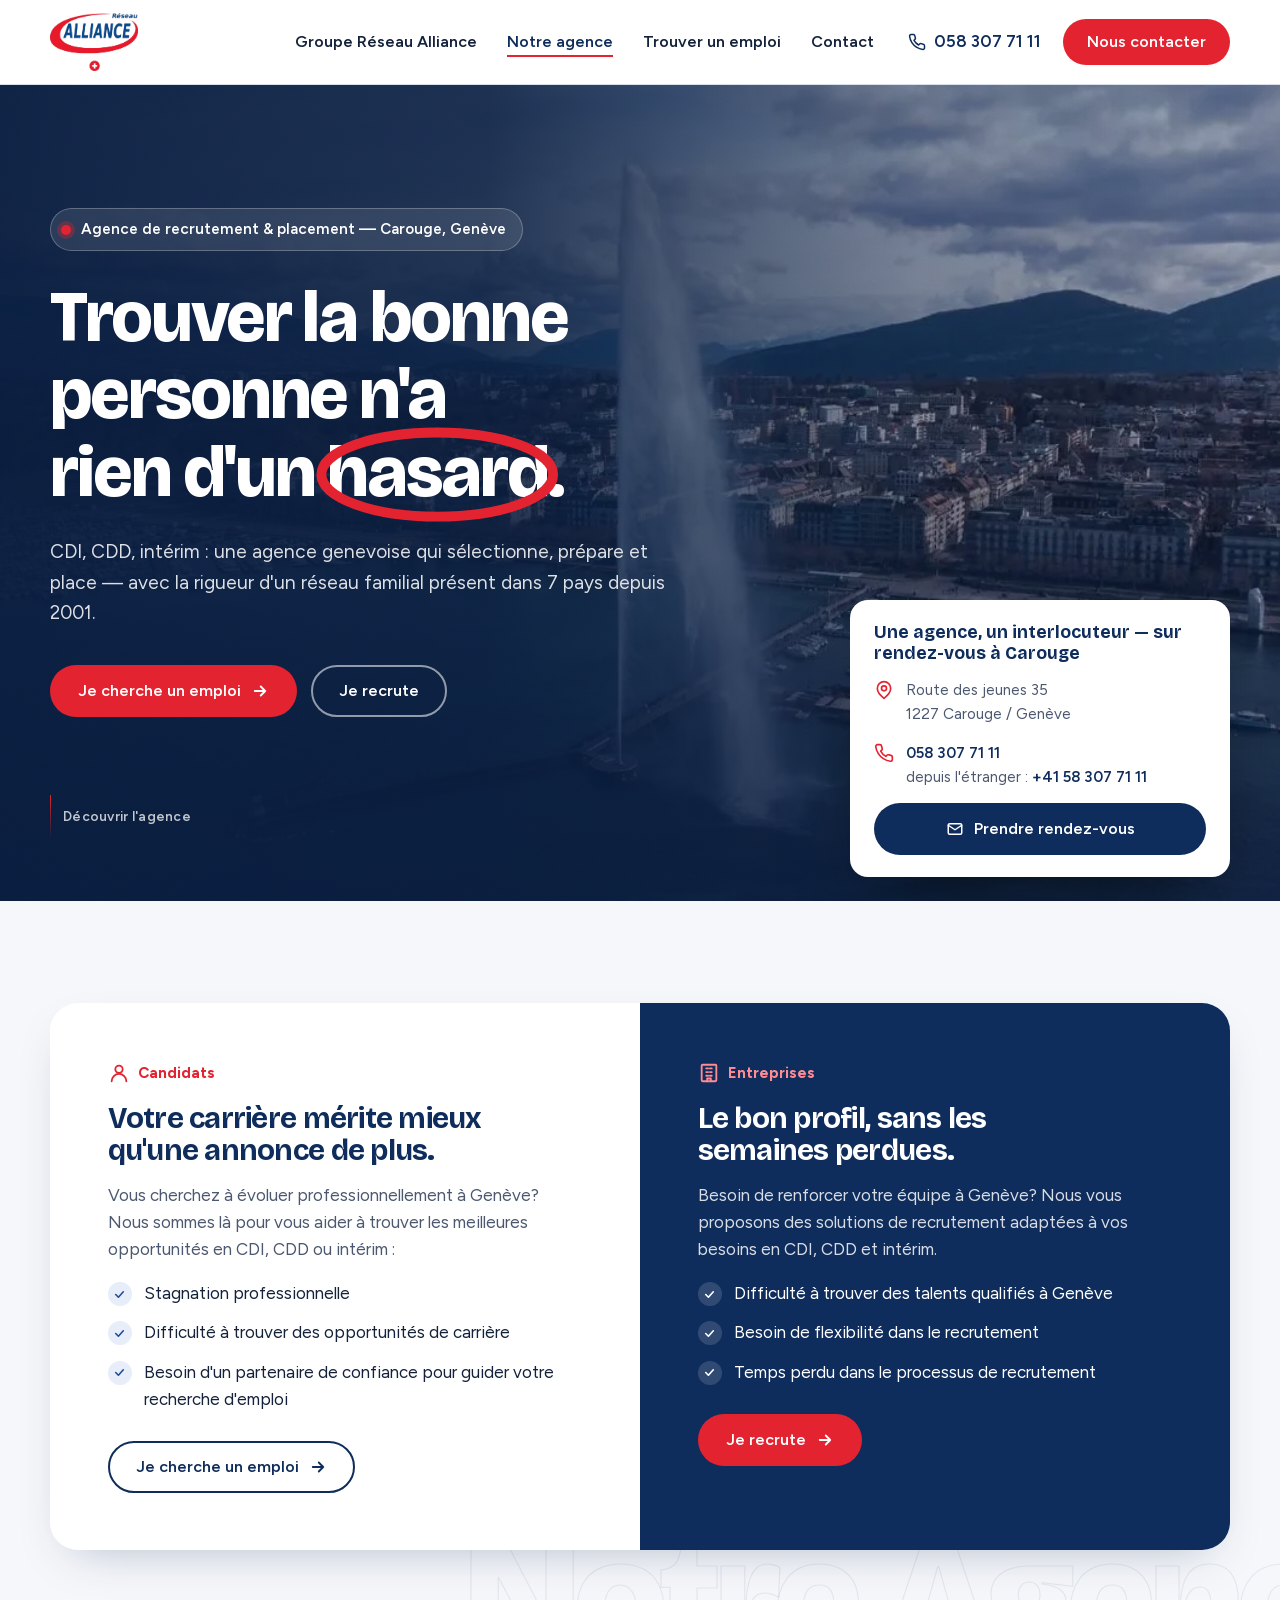
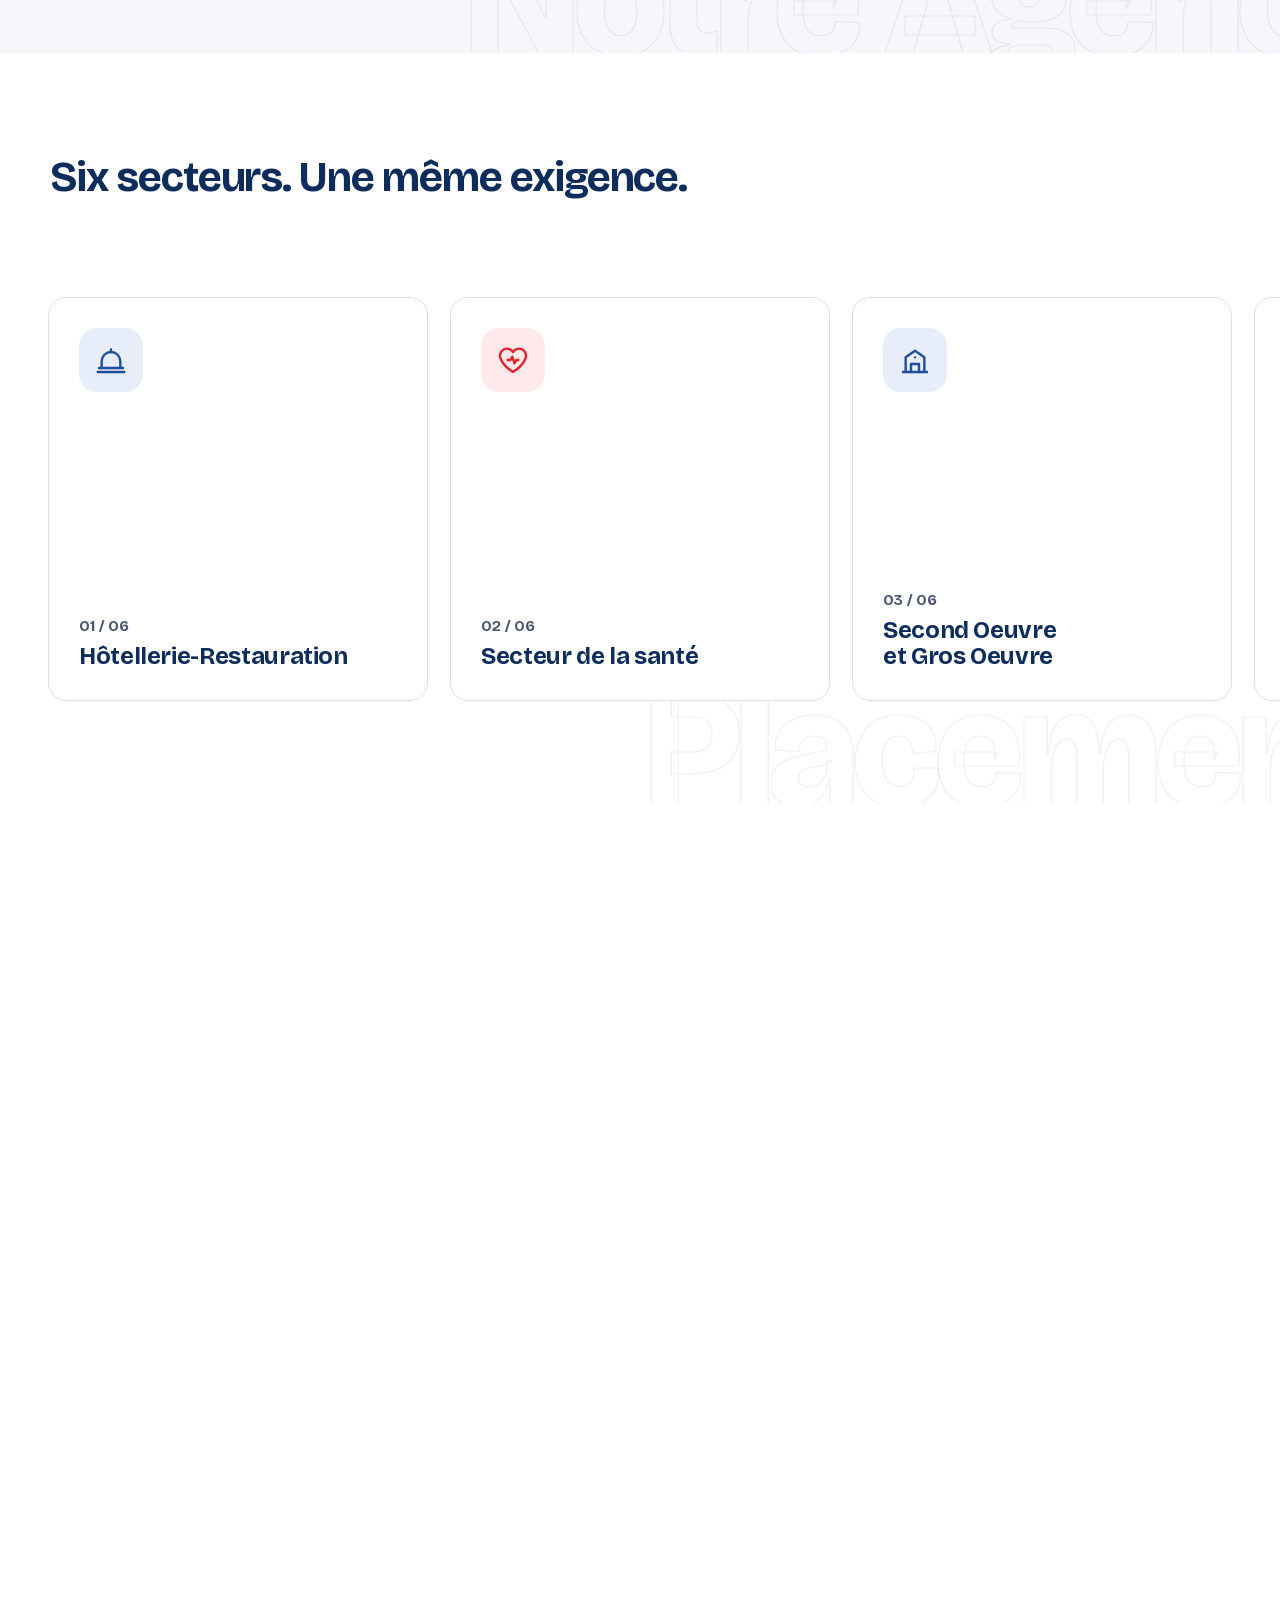
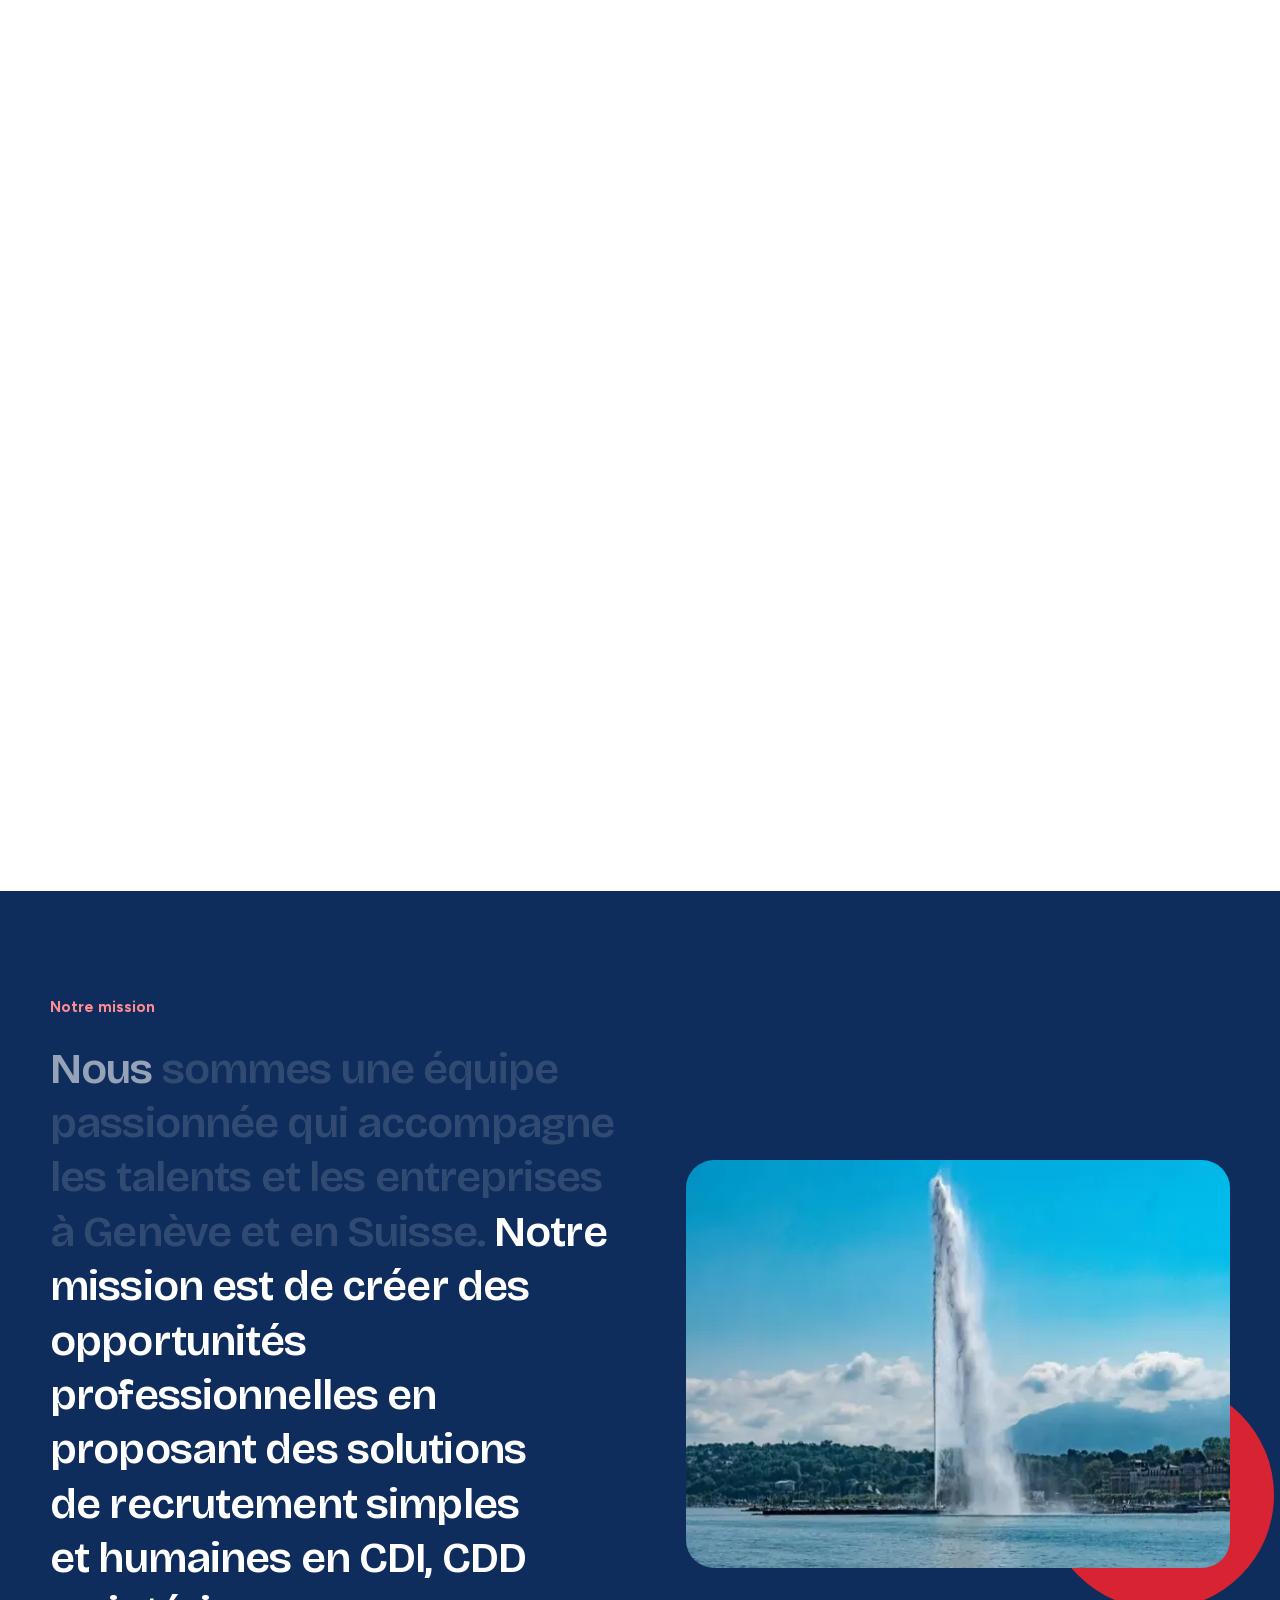
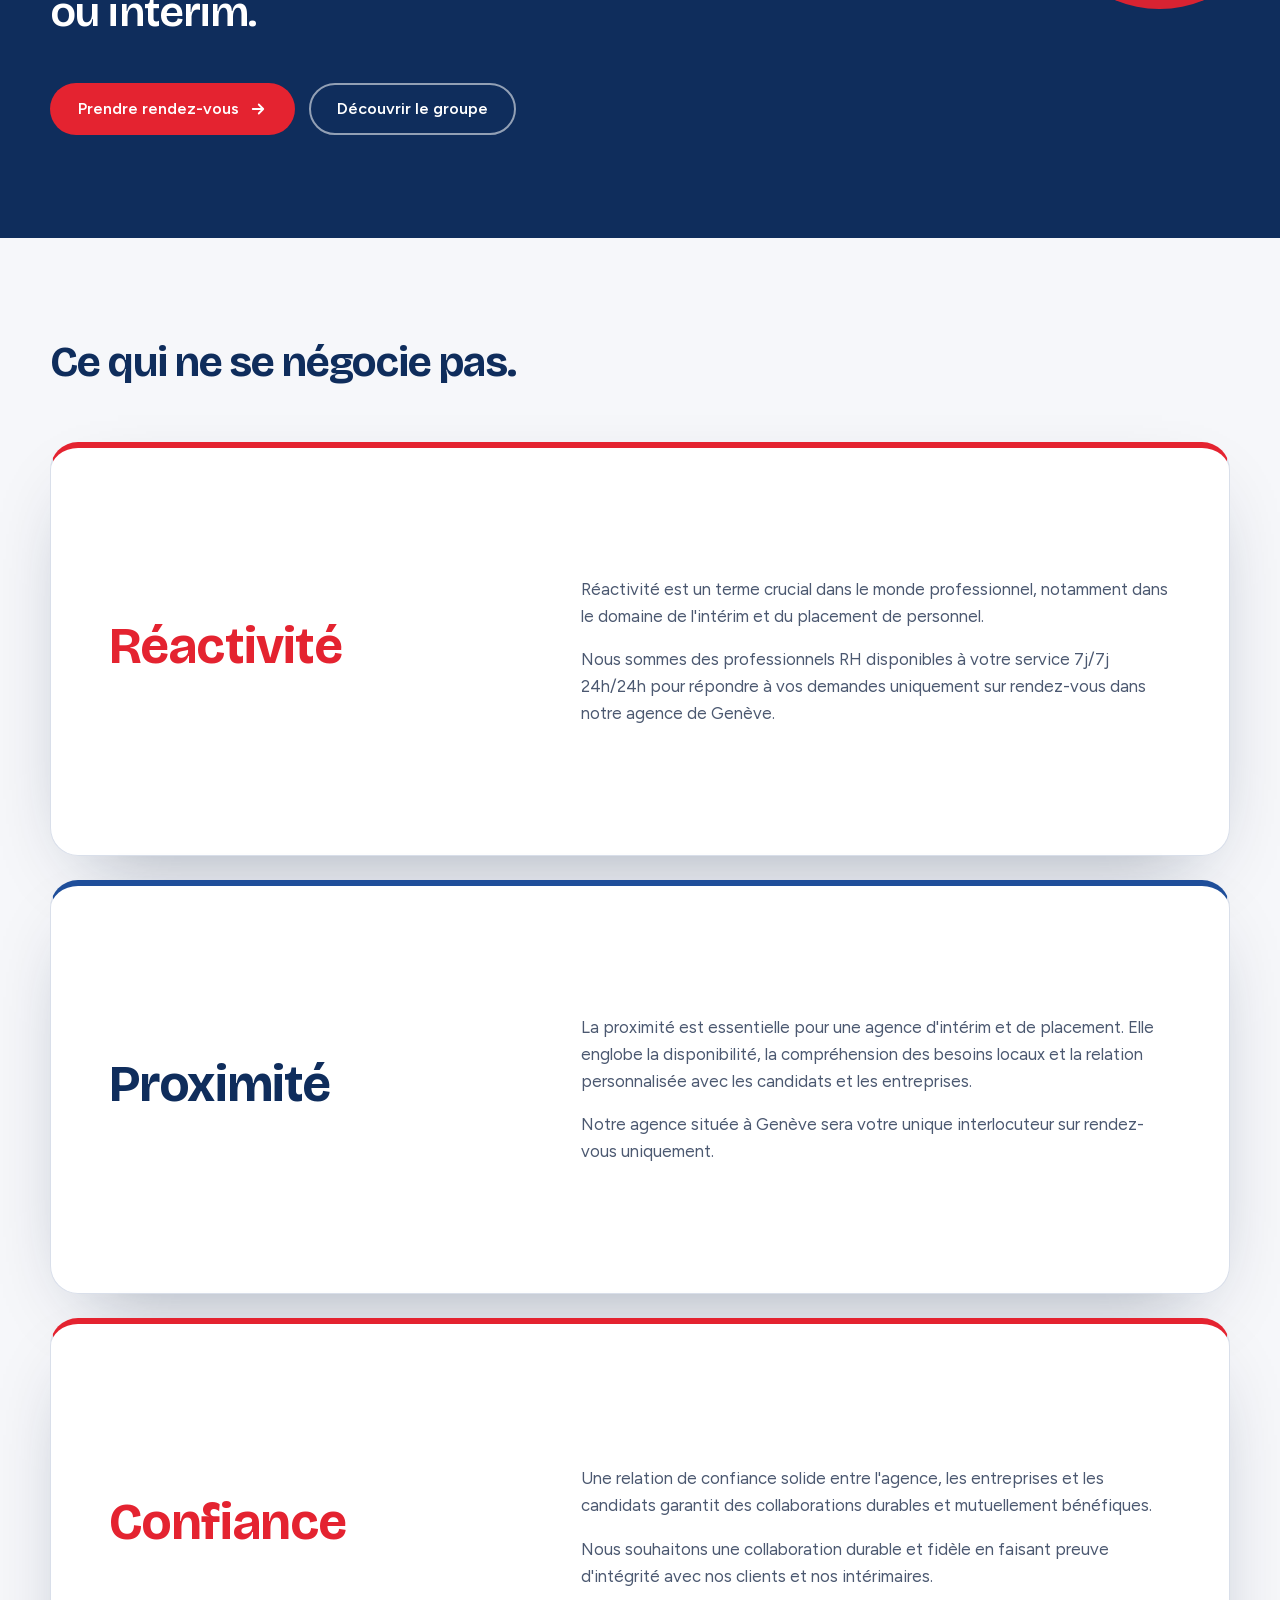
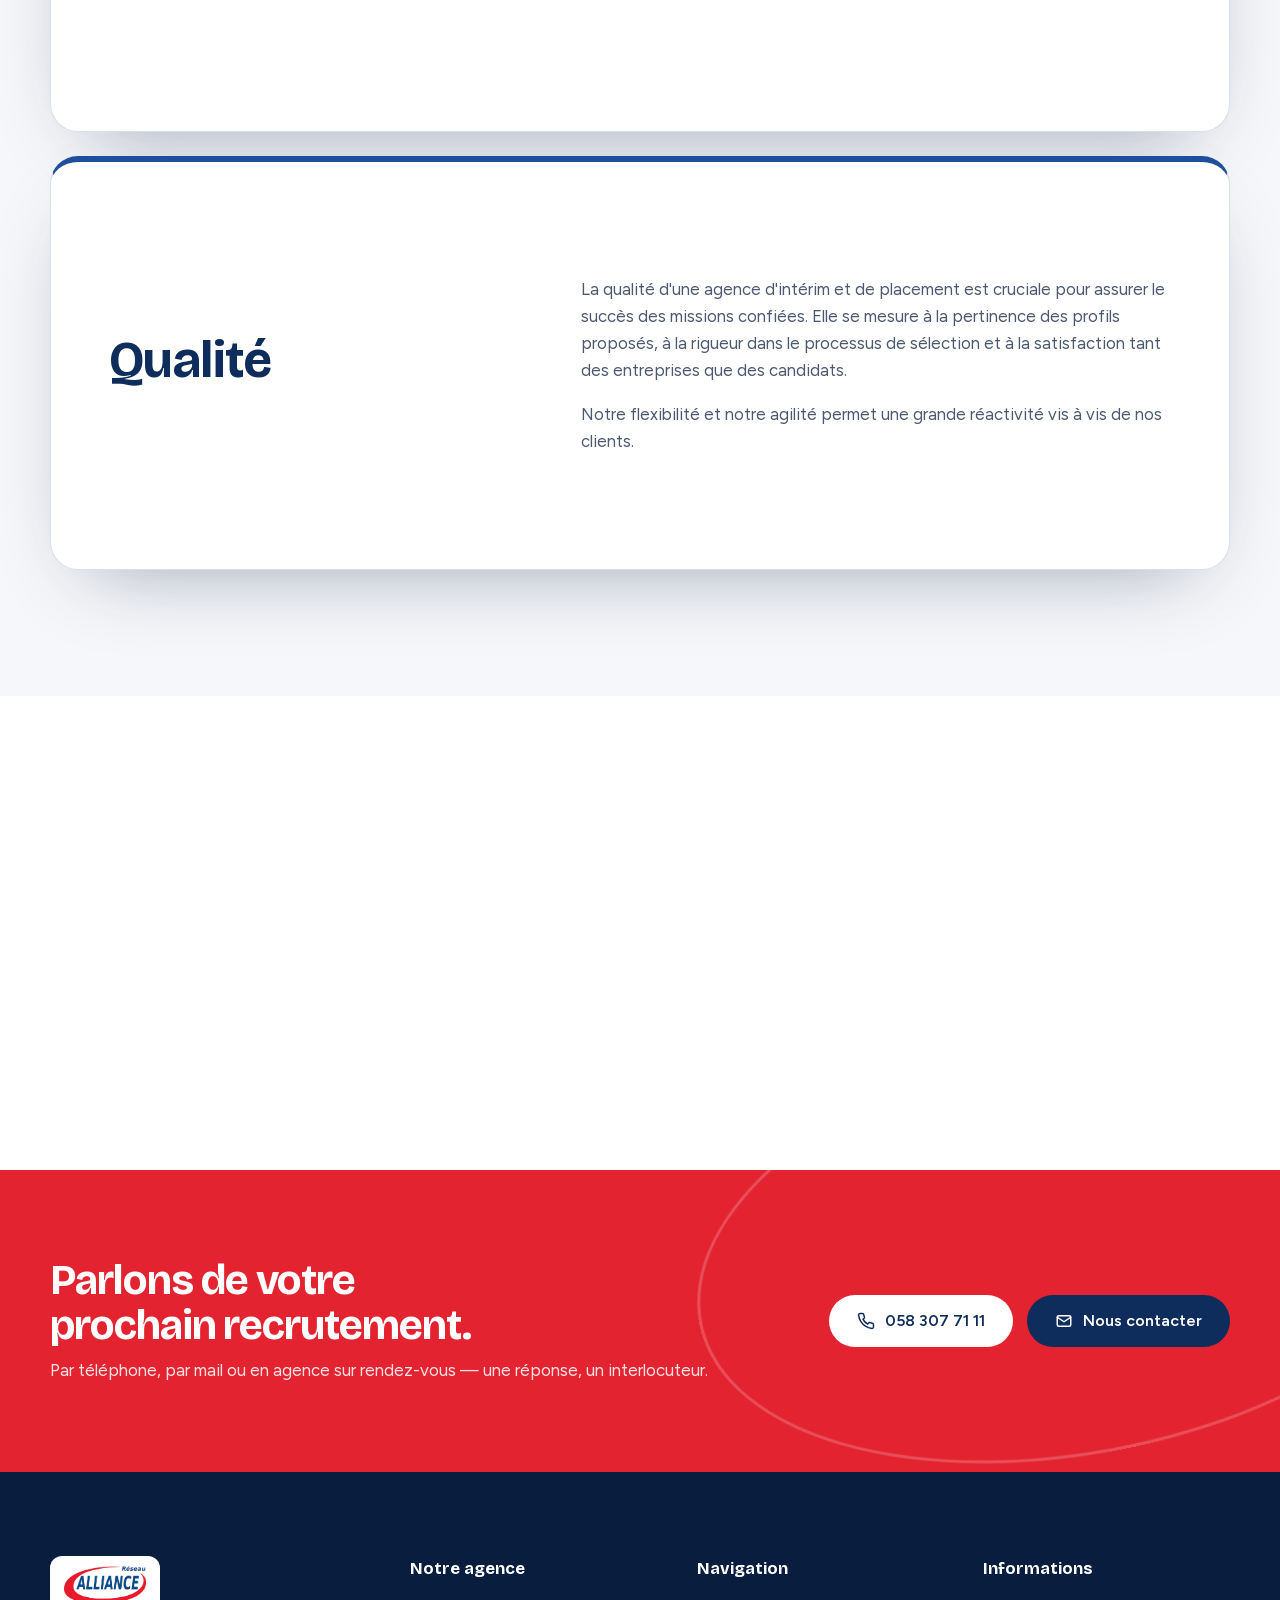
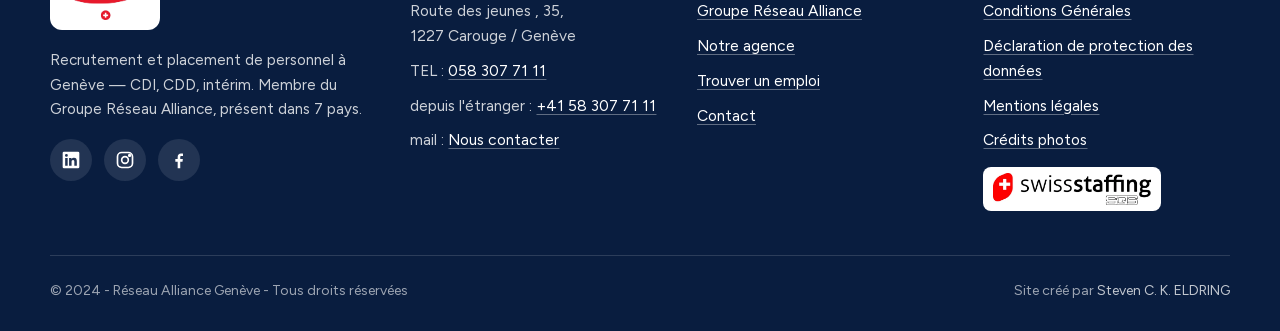
==== commit 2643acee: "Copywriting : titres, accroches, CTA et méta réécrits (ton premium et assuré) ; textes d'information" ====
--- a/index.html
+++ b/index.html
@@ -3,15 +3,15 @@
 <head>
 <meta charset="utf-8">
 <meta name="viewport" content="width=device-width, initial-scale=1">
-<title>Réseau Alliance Genève : Qui sommes-nous ?</title>
-<meta name="description" content="Nous créons des opportunités pour votre carrière et votre business. Dynamisez votre carrière à Genève et en Suisse grâce à notre expertise en recrutement et en placement de personnel.">
+<title>Réseau Alliance Genève — Agence de recrutement et placement à Genève</title>
+<meta name="description" content="CDI, CDD, intérim : une agence genevoise qui sélectionne, prépare et place, avec la rigueur d'un réseau familial présent dans 7 pays depuis 2001. Sur rendez-vous à Carouge.">
 <link rel="icon" href="assets/img/logo.png" type="image/png">
 <link rel="preload" as="font" type="font/woff2" href="assets/fonts/bricolage-grotesque-latin.woff2" crossorigin>
 <link rel="preload" as="font" type="font/woff2" href="assets/fonts/figtree-latin.woff2" crossorigin>
 <link rel="stylesheet" href="assets/style.css">
 <script>if(!matchMedia("(prefers-reduced-motion: reduce)").matches){document.documentElement.classList.add("motion-pending");setTimeout(function(){document.documentElement.classList.remove("motion-pending")},4000)}</script>
-<meta property="og:title" content="Réseau Alliance Genève : Qui sommes-nous ?">
-<meta property="og:description" content="Nous créons des opportunités pour votre carrière et votre business. Dynamisez votre carrière à Genève et en Suisse grâce à notre expertise en recrutement et en placement de personnel.">
+<meta property="og:title" content="Réseau Alliance Genève — Agence de recrutement et placement à Genève">
+<meta property="og:description" content="CDI, CDD, intérim : une agence genevoise qui sélectionne, prépare et place, avec la rigueur d'un réseau familial présent dans 7 pays depuis 2001. Sur rendez-vous à Carouge.">
 <meta property="og:image" content="assets/img/geneve-hero.webp">
 <meta property="og:type" content="website">
 <link rel="preload" as="image" href="assets/img/geneve-hero.webp" imagesrcset="assets/img/geneve-hero-720.webp 720w, assets/img/geneve-hero.webp 1200w" imagesizes="100vw">
@@ -58,20 +58,20 @@
 <section class="hero grain">
   <div class="hero__media"><img src="assets/img/geneve-hero.webp" srcset="assets/img/geneve-hero-720.webp 720w, assets/img/geneve-hero.webp 1200w" sizes="100vw" alt="Vue aérienne de Genève et du Jet d'eau" width="1200" height="675" fetchpriority="high"></div>
   <div class="container hero__inner">
-    <span class="hero__kicker"><span class="dot"></span>Qui sommes-nous ? — Agence Genève</span>
-    <h1><span class="hero__line"><span class="hero__word">Nous</span> <span class="hero__word">créons</span> <span class="hero__word">des</span></span> <span class="hero__line"><span class="hero__word"><span class="circled">opportunités<svg viewBox="0 0 100 40" preserveAspectRatio="none" aria-hidden="true"><ellipse cx="50" cy="20" rx="47" ry="17"/></svg></span></span> <span class="hero__word">pour</span></span> <span class="hero__line"><span class="hero__word">votre</span> <span class="hero__word">carrière</span> <span class="hero__word">et</span></span> <span class="hero__line"><span class="hero__word">votre</span> <span class="hero__word">business</span></span></h1>
-    <p class="hero__lead">Dynamisez votre carrière à Genève et en Suisse grâce à notre expertise en recrutement et en placement de personnel</p>
+    <span class="hero__kicker"><span class="dot"></span>Agence de recrutement &amp; placement — Carouge, Genève</span>
+    <h1><span class="hero__line"><span class="hero__word">Trouver</span> <span class="hero__word">la</span> <span class="hero__word">bonne</span></span> <span class="hero__line"><span class="hero__word">personne</span> <span class="hero__word">n'a</span> <span class="hero__word">rien</span></span> <span class="hero__line"><span class="hero__word">d'un</span> <span class="hero__word"><span class="circled">hasard<svg viewBox="0 0 100 40" preserveAspectRatio="none" aria-hidden="true"><ellipse cx="50" cy="20" rx="47" ry="17"/></svg></span>.</span></span></h1>
+    <p class="hero__lead">CDI, CDD, intérim : une agence genevoise qui sélectionne, prépare et place — avec la rigueur d'un réseau familial présent dans 7 pays depuis 2001.</p>
     <div class="hero__actions">
-      <a class="btn btn--red" href="trouver-un-emploi.html">Recherche d'emploi ? <svg viewBox="0 0 24 24" fill="none" stroke="currentColor" stroke-width="2.4" stroke-linecap="round" stroke-linejoin="round" aria-hidden="true"><path d="M5 12h14M13 6l6 6-6 6"/></svg></a>
-      <a class="btn btn--ghost" href="contact.html">Recherche d'un talent ?</a>
+      <a class="btn btn--red" href="trouver-un-emploi.html">Je cherche un emploi <svg viewBox="0 0 24 24" fill="none" stroke="currentColor" stroke-width="2.4" stroke-linecap="round" stroke-linejoin="round" aria-hidden="true"><path d="M5 12h14M13 6l6 6-6 6"/></svg></a>
+      <a class="btn btn--ghost" href="contact.html">Je recrute</a>
     </div>
     <aside class="hero__card" aria-label="Notre agence">
-      <div class="hero__card-title">Vous reçoit en agence uniquement sur rendez-vous</div>
+      <div class="hero__card-title">Une agence, un interlocuteur — sur rendez-vous à Carouge</div>
       <div class="hero__card-row"><svg viewBox="0 0 24 24" fill="none" stroke="currentColor" stroke-width="2" stroke-linecap="round" stroke-linejoin="round" aria-hidden="true"><path d="M20 10c0 6-8 12-8 12s-8-6-8-12a8 8 0 0 1 16 0z"/><circle cx="12" cy="10" r="3"/></svg><span>Route des jeunes 35<br>1227 Carouge / Genève</span></div>
       <div class="hero__card-row"><svg viewBox="0 0 24 24" fill="none" stroke="currentColor" stroke-width="2" stroke-linecap="round" stroke-linejoin="round" aria-hidden="true"><path d="M22 16.9v3a2 2 0 0 1-2.2 2 19.8 19.8 0 0 1-8.6-3.1 19.5 19.5 0 0 1-6-6A19.8 19.8 0 0 1 2.1 4.2 2 2 0 0 1 4.1 2h3a2 2 0 0 1 2 1.7c.1.9.4 1.8.7 2.7a2 2 0 0 1-.5 2.1L8 9.8a16 16 0 0 0 6.2 6.2l1.3-1.3a2 2 0 0 1 2.1-.5c.9.3 1.8.6 2.7.7a2 2 0 0 1 1.7 2z"/></svg><span><a href="tel:0583077111">058 307 71 11</a><br>depuis l'étranger : <a href="tel:+41583077111">+41 58 307 71 11</a></span></div>
-      <a class="btn btn--navy" href="mailto:geneve@reseaualliance.ch"><svg viewBox="0 0 24 24" fill="none" stroke="currentColor" stroke-width="2" stroke-linecap="round" stroke-linejoin="round" aria-hidden="true"><rect x="3" y="5" width="18" height="14" rx="2"/><path d="m3 7 9 6 9-6"/></svg>Nous contacter</a>
+      <a class="btn btn--navy" href="mailto:geneve@reseaualliance.ch"><svg viewBox="0 0 24 24" fill="none" stroke="currentColor" stroke-width="2" stroke-linecap="round" stroke-linejoin="round" aria-hidden="true"><rect x="3" y="5" width="18" height="14" rx="2"/><path d="m3 7 9 6 9-6"/></svg>Prendre rendez-vous</a>
     </aside>
-    <span class="hero__scroll" aria-hidden="true">Notre Agence</span>
+    <span class="hero__scroll" aria-hidden="true">Découvrir l'agence</span>
   </div>
 </section>
 
@@ -81,25 +81,25 @@
     <div class="duo">
       <div class="duo__panel duo__panel--light" data-reveal="clip-left">
         <div class="duo__label"><svg viewBox="0 0 24 24" fill="none" stroke="currentColor" stroke-width="2" stroke-linecap="round" stroke-linejoin="round" aria-hidden="true"><circle cx="12" cy="8" r="4"/><path d="M4 21a8 8 0 0 1 16 0"/></svg>Candidats</div>
-        <h2>Dynamisez votre carrière à Genève et en Suisse grâce à notre expertise en recrutement et en placement de personnel</h2>
+        <h2>Votre carrière mérite mieux qu'une annonce de plus.</h2>
         <p>Vous cherchez à évoluer professionnellement à Genève? Nous sommes là pour vous aider à trouver les meilleures opportunités en CDI, CDD ou intérim :</p>
         <ul class="checklist">
           <li>Stagnation professionnelle</li>
           <li>Difficulté à trouver des opportunités de carrière</li>
           <li>Besoin d'un partenaire de confiance pour guider votre recherche d'emploi</li>
         </ul>
-        <a class="btn btn--outline" href="trouver-un-emploi.html">Trouver un emploi <svg viewBox="0 0 24 24" fill="none" stroke="currentColor" stroke-width="2.4" stroke-linecap="round" stroke-linejoin="round" aria-hidden="true"><path d="M5 12h14M13 6l6 6-6 6"/></svg></a>
+        <a class="btn btn--outline" href="trouver-un-emploi.html">Je cherche un emploi <svg viewBox="0 0 24 24" fill="none" stroke="currentColor" stroke-width="2.4" stroke-linecap="round" stroke-linejoin="round" aria-hidden="true"><path d="M5 12h14M13 6l6 6-6 6"/></svg></a>
       </div>
       <div class="duo__panel duo__panel--navy" data-reveal="clip-right">
         <div class="duo__label"><svg viewBox="0 0 24 24" fill="none" stroke="currentColor" stroke-width="2" stroke-linecap="round" stroke-linejoin="round" aria-hidden="true"><rect x="4" y="3" width="16" height="18" rx="1"/><path d="M9 7h2M13 7h2M9 11h2M13 11h2M9 15h2M13 15h2M10 21v-3h4v3"/></svg>Entreprises</div>
-        <h2>Donnez un coup de pouce à votre business avec nos solutions de recrutement sur mesure</h2>
+        <h2>Le bon profil, sans les semaines perdues.</h2>
         <p>Besoin de renforcer votre équipe à Genève? Nous vous proposons des solutions de recrutement adaptées à vos besoins en CDI, CDD et intérim.</p>
         <ul class="checklist checklist--light">
           <li>Difficulté à trouver des talents qualifiés à Genève</li>
           <li>Besoin de flexibilité dans le recrutement</li>
           <li>Temps perdu dans le processus de recrutement</li>
         </ul>
-        <a class="btn btn--red" href="contact.html">Nous contacter <svg viewBox="0 0 24 24" fill="none" stroke="currentColor" stroke-width="2.4" stroke-linecap="round" stroke-linejoin="round" aria-hidden="true"><path d="M5 12h14M13 6l6 6-6 6"/></svg></a>
+        <a class="btn btn--red" href="contact.html">Je recrute <svg viewBox="0 0 24 24" fill="none" stroke="currentColor" stroke-width="2.4" stroke-linecap="round" stroke-linejoin="round" aria-hidden="true"><path d="M5 12h14M13 6l6 6-6 6"/></svg></a>
       </div>
     </div>
   </div>
@@ -109,15 +109,16 @@
   <div class="watermark" aria-hidden="true">Placement</div>
   <div class="container hscroll__head">
     <div class="section__head">
-      <h2 class="split ".strip() ><span class="split-line"><span class="split-word">Nous</span> <span class="split-word">recrutons</span> <span class="split-word">dans</span> <span class="split-word">différents</span> <span class="split-word">secteurs</span> <span class="split-word">d'activités</span></span></h2>
+      <h2 class="split ".strip() ><span class="split-line"><span class="split-word">Six</span> <span class="split-word">secteurs.</span> <span class="split-word">Une</span> <span class="split-word">même</span> <span class="split-word">exigence.</span></span></h2>
     </div>
   </div>
   <div class="hscroll__track">
     <div class="sector"><div class="sector__icon"><svg viewBox="0 0 24 24" fill="none" stroke="currentColor" stroke-width="1.8" stroke-linecap="round" stroke-linejoin="round" aria-hidden="true"><path d="M3 18h18M5 18v-5a7 7 0 0 1 14 0v5"/><path d="M12 6V4M2 21h20"/></svg></div><div><span class="sector__index">01 / 06</span><h3>Hôtellerie-Restauration</h3></div></div><div class="sector"><div class="sector__icon"><svg viewBox="0 0 24 24" fill="none" stroke="currentColor" stroke-width="1.8" stroke-linecap="round" stroke-linejoin="round" aria-hidden="true"><path d="M12 21s-7-4.5-9-9.4A4.8 4.8 0 0 1 12 6a4.8 4.8 0 0 1 9 5.6C19 16.5 12 21 12 21z"/><path d="M8 12h2.2l1.3-2.5 1.6 5 1.4-2.5H16"/></svg></div><div><span class="sector__index">02 / 06</span><h3>Secteur de la santé</h3></div></div><div class="sector"><div class="sector__icon"><svg viewBox="0 0 24 24" fill="none" stroke="currentColor" stroke-width="1.8" stroke-linecap="round" stroke-linejoin="round" aria-hidden="true"><path d="M3 21h18M5 21V10l7-5 7 5v11"/><path d="M9 21v-6h6v6M12 10h.01"/></svg></div><div><span class="sector__index">03 / 06</span><h3>Second Oeuvre et Gros Oeuvre</h3></div></div><div class="sector"><div class="sector__icon"><svg viewBox="0 0 24 24" fill="none" stroke="currentColor" stroke-width="1.8" stroke-linecap="round" stroke-linejoin="round" aria-hidden="true"><path d="M9 3h6M10 3v6.5L4.5 19a1.5 1.5 0 0 0 1.3 2.2h12.4a1.5 1.5 0 0 0 1.3-2.2L14 9.5V3"/><path d="M7.5 15h9"/></svg></div><div><span class="sector__index">04 / 06</span><h3>Life Sciences</h3></div></div><div class="sector"><div class="sector__icon"><svg viewBox="0 0 24 24" fill="none" stroke="currentColor" stroke-width="1.8" stroke-linecap="round" stroke-linejoin="round" aria-hidden="true"><path d="M3 7h11v9H3zM14 10h4l3 3v3h-7z"/><circle cx="7" cy="18" r="1.8"/><circle cx="17" cy="18" r="1.8"/></svg></div><div><span class="sector__index">05 / 06</span><h3>Logistique et Transports</h3></div></div><div class="sector"><div class="sector__icon"><svg viewBox="0 0 24 24" fill="none" stroke="currentColor" stroke-width="1.8" stroke-linecap="round" stroke-linejoin="round" aria-hidden="true"><path d="M3 21V10l6 4v-4l6 4v-4l6 4v7z"/><path d="M5 10V4h3v4"/><path d="M8 17h2M13 17h2M18 17h2"/></svg></div><div><span class="sector__index">06 / 06</span><h3>Industrie</h3></div></div>
     <div class="sector sector--last">
       <img src="assets/img/swiss-staffing.webp" alt="swiss staffing" width="600" height="122" loading="lazy" style="height:56px;width:auto;background:#fff;border-radius:8px;padding:6px 10px;">
+      <h3>Un seul interlocuteur, de la sélection au contrat.</h3>
       <p>Avec notre service de placement sur mesure, vous pouvez atteindre de nouveaux sommets dans votre carrière et faire prospérer votre entreprise à Genève et en Suisse.</p>
-      <a class="btn btn--red" href="contact.html">Nous contacter <svg viewBox="0 0 24 24" fill="none" stroke="currentColor" stroke-width="2.4" stroke-linecap="round" stroke-linejoin="round" aria-hidden="true"><path d="M5 12h14M13 6l6 6-6 6"/></svg></a>
+      <a class="btn btn--red" href="contact.html">Parlons-en <svg viewBox="0 0 24 24" fill="none" stroke="currentColor" stroke-width="2.4" stroke-linecap="round" stroke-linejoin="round" aria-hidden="true"><path d="M5 12h14M13 6l6 6-6 6"/></svg></a>
     </div>
   </div>
 </section>
@@ -126,11 +127,11 @@
   <div class="container">
     <div class="feature">
       <div>
-        <p class="duo__label" style="color:#FF8B93; margin-bottom: 22px;">Nous créons des contacts</p>
+        <p class="duo__label" style="color:#FF8B93; margin-bottom: 22px;">Notre mission</p>
         <p class="scrub-text"><span class="scrub-word">Nous</span> <span class="scrub-word">sommes</span> <span class="scrub-word">une</span> <span class="scrub-word">équipe</span> <span class="scrub-word">passionnée</span> <span class="scrub-word">qui</span> <span class="scrub-word">accompagne</span> <span class="scrub-word">les</span> <span class="scrub-word">talents</span> <span class="scrub-word">et</span> <span class="scrub-word">les</span> <span class="scrub-word">entreprises</span> <span class="scrub-word">à</span> <span class="scrub-word">Genève</span> <span class="scrub-word">et</span> <span class="scrub-word">en</span> <span class="scrub-word">Suisse.</span> <span class="scrub-word">Notre</span> <span class="scrub-word">mission</span> <span class="scrub-word">est</span> <span class="scrub-word">de</span> <span class="scrub-word">créer</span> <span class="scrub-word">des</span> <span class="scrub-word">opportunités</span> <span class="scrub-word">professionnelles</span> <span class="scrub-word">en</span> <span class="scrub-word">proposant</span> <span class="scrub-word">des</span> <span class="scrub-word">solutions</span> <span class="scrub-word">de</span> <span class="scrub-word">recrutement</span> <span class="scrub-word">simples</span> <span class="scrub-word">et</span> <span class="scrub-word">humaines</span> <span class="scrub-word">en</span> <span class="scrub-word">CDI,</span> <span class="scrub-word">CDD</span> <span class="scrub-word">ou</span> <span class="scrub-word">intérim.</span></p>
         <div class="hero__actions" style="margin-top: 32px;" data-reveal="up">
-          <a class="btn btn--red" href="contact.html">Nous contacter <svg viewBox="0 0 24 24" fill="none" stroke="currentColor" stroke-width="2.4" stroke-linecap="round" stroke-linejoin="round" aria-hidden="true"><path d="M5 12h14M13 6l6 6-6 6"/></svg></a>
-          <a class="btn btn--ghost" href="groupe-reseaualliance.html">Groupe Réseau Alliance</a>
+          <a class="btn btn--red" href="contact.html">Prendre rendez-vous <svg viewBox="0 0 24 24" fill="none" stroke="currentColor" stroke-width="2.4" stroke-linecap="round" stroke-linejoin="round" aria-hidden="true"><path d="M5 12h14M13 6l6 6-6 6"/></svg></a>
+          <a class="btn btn--ghost" href="groupe-reseaualliance.html">Découvrir le groupe</a>
         </div>
       </div>
       <div class="feature__media" data-reveal="scale">
@@ -143,7 +144,7 @@
 <section class="section section--paper">
   <div class="container">
     <div class="section__head">
-      <h2 class="split ".strip() ><span class="split-line"><span class="split-word">Nos</span> <span class="split-word">valeurs</span></span></h2>
+      <h2 class="split ".strip() ><span class="split-line"><span class="split-word">Ce</span> <span class="split-word">qui</span> <span class="split-word">ne</span> <span class="split-word">se</span> <span class="split-word">négocie</span> <span class="split-word">pas.</span></span></h2>
     </div>
     <div class="stack">
       <article class="stack__card"><div class="stack__inner">
@@ -169,7 +170,7 @@
 <section class="section section--lazy">
   <div class="container">
     <div class="section__head" data-reveal="up">
-      <h2>Notre Equipe!</h2>
+      <h2>Trois personnes. Un seul numéro.</h2>
       <p>Vous reçoit en agence uniquement sur rendez-vous</p>
     </div>
     <div class="team" data-reveal-group>
@@ -184,8 +185,8 @@
   <div class="cta__ring" aria-hidden="true"></div>
   <div class="container cta__inner">
     <div data-reveal="up">
-      <h2>Prenez rendez-vous</h2>
-      <p>Par téléphone : 058 307 71 11 · Par mail : geneve@reseaualliance.ch · Les bureaux n'accueillent que sur rendez-vous</p>
+      <h2>Parlons de votre prochain recrutement.</h2>
+      <p>Par téléphone, par mail ou en agence sur rendez-vous — une réponse, un interlocuteur.</p>
     </div>
     <div class="cta__actions" data-reveal="up">
       <a class="btn btn--white" href="tel:0583077111"><svg viewBox="0 0 24 24" fill="none" stroke="currentColor" stroke-width="2" stroke-linecap="round" stroke-linejoin="round" aria-hidden="true"><path d="M22 16.9v3a2 2 0 0 1-2.2 2 19.8 19.8 0 0 1-8.6-3.1 19.5 19.5 0 0 1-6-6A19.8 19.8 0 0 1 2.1 4.2 2 2 0 0 1 4.1 2h3a2 2 0 0 1 2 1.7c.1.9.4 1.8.7 2.7a2 2 0 0 1-.5 2.1L8 9.8a16 16 0 0 0 6.2 6.2l1.3-1.3a2 2 0 0 1 2.1-.5c.9.3 1.8.6 2.7.7a2 2 0 0 1 1.7 2z"/></svg>058 307 71 11</a>
@@ -205,6 +206,7 @@
     <div class="footer__grid">
       <div class="footer__brand">
         <img src="assets/img/logo.webp" alt="Réseau Alliance Suisse" width="471" height="310" loading="lazy">
+        <p>Recrutement et placement de personnel à Genève — CDI, CDD, intérim. Membre du Groupe Réseau Alliance, présent dans 7 pays.</p>
         <div class="footer__social">
           <a href="https://www.linkedin.com/company/r%C3%A9seau-alliance-gen%C3%A8ve/?viewAsMember=true" target="_blank" rel="noopener" aria-label="LinkedIn"><svg viewBox="0 0 24 24" fill="currentColor" aria-hidden="true"><path d="M20.4 2H3.6A1.6 1.6 0 0 0 2 3.6v16.8A1.6 1.6 0 0 0 3.6 22h16.8a1.6 1.6 0 0 0 1.6-1.6V3.6A1.6 1.6 0 0 0 20.4 2zM8 19H5V9.5h3V19zM6.5 8.2a1.7 1.7 0 1 1 0-3.4 1.7 1.7 0 0 1 0 3.4zM19 19h-3v-4.6c0-1.1 0-2.5-1.5-2.5S12.7 13 12.7 14.3V19h-3V9.5h2.9v1.3h.1a3.2 3.2 0 0 1 2.8-1.5c3 0 3.5 2 3.5 4.5V19z"/></svg></a>
           <a href="https://www.instagram.com/reseaualliancegeneve/" target="_blank" rel="noopener" aria-label="Instagram"><svg viewBox="0 0 24 24" fill="none" stroke="currentColor" stroke-width="2" stroke-linecap="round" stroke-linejoin="round" aria-hidden="true"><rect x="3" y="3" width="18" height="18" rx="5"/><circle cx="12" cy="12" r="4"/><circle cx="17.5" cy="6.5" r="1" fill="currentColor"/></svg></a>
